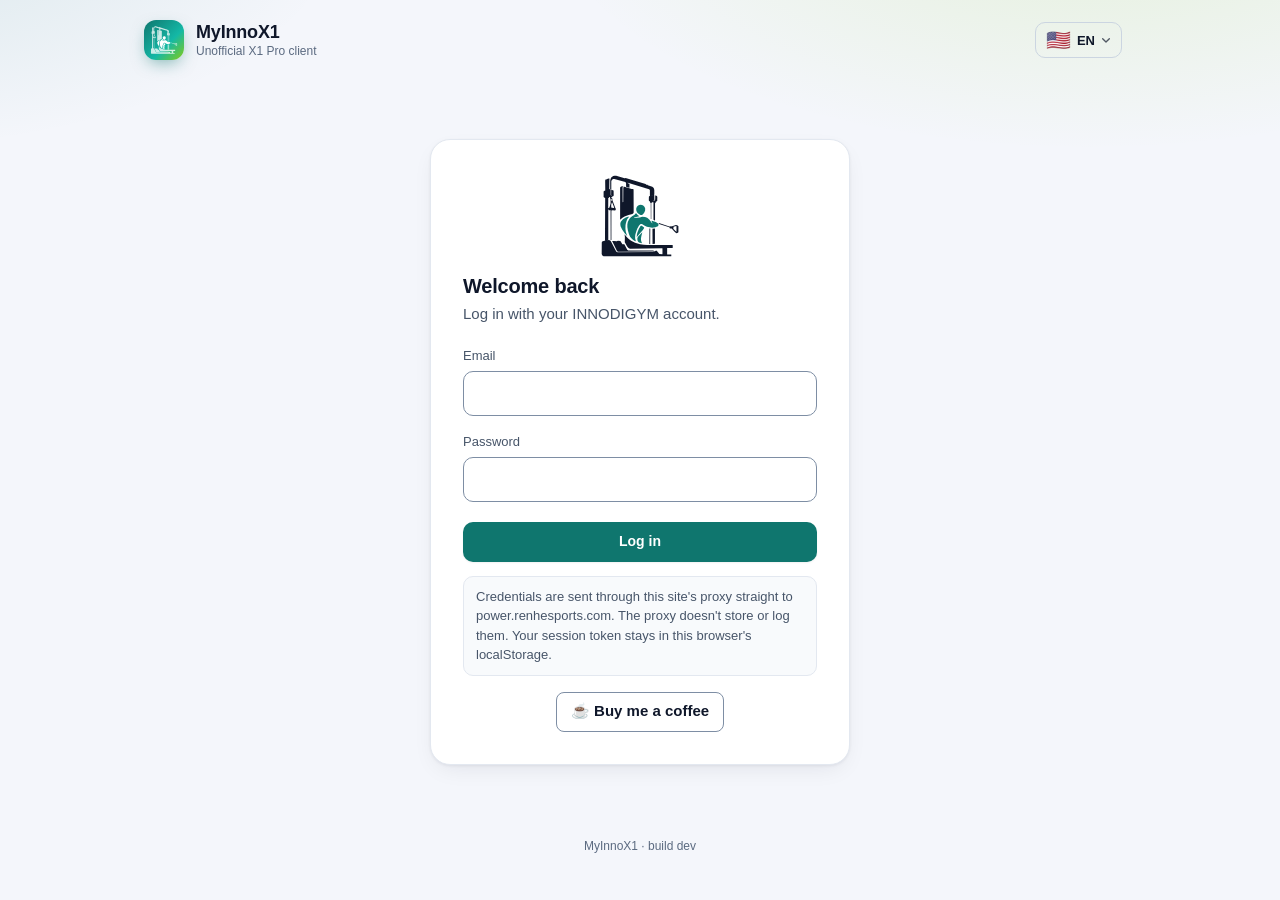
==== static/index.html @ de3f518e "Exercise Progress phase 2/3: Exercises list, program editor icon (overlay), background warm-up Co-Au" ====
<!doctype html>
<html lang="en">
<head>
<meta charset="utf-8">
<meta name="viewport" content="width=device-width, initial-scale=1, viewport-fit=cover">
<meta name="theme-color" content="#f4f6fb">
<meta name="color-scheme" content="light dark">
<title>MyInnoX1 — Unofficial X1 Pro Client</title>
<link rel="icon" href="favicon.svg" type="image/svg+xml">
<link rel="icon" href="favicon-32.png" type="image/png" sizes="32x32">
<link rel="apple-touch-icon" href="apple-touch-icon.png">
<script>
// The app lives on its own domain; send old *.pages.dev links there (the API only answers on it).
if (/\.pages\.dev$/.test(location.hostname)) location.replace("https://myinnox1.carralabs.app" + location.pathname + location.search + location.hash);
</script>
<!-- Blocking boot script: resolves the theme before the stylesheet so there is no flash.
     Keep in sync with static/theme.js (same ids, same storage key). -->
<script>
(function () {
  var META = { default: "#f4f6fb", dark: "#0e1523", ember: "#faf4ec", tide: "#eef3fa", graphite: "#ececee", "fit-xmas": "#f3f8f5", hallowfit: "#120d1a" };
  var pref = "auto";
  try { pref = localStorage.getItem("innodigym_theme") || "auto"; } catch (e) {}
  if (pref !== "auto" && !Object.prototype.hasOwnProperty.call(META, pref)) pref = "auto";
  var id = pref;
  if (pref === "auto") {
    id = window.matchMedia && matchMedia("(prefers-color-scheme: dark)").matches ? "dark" : "default";
  }
  if (!Object.prototype.hasOwnProperty.call(META, id)) id = "default";
  var h = document.documentElement;
  h.setAttribute("data-theme", id);
  h.style.colorScheme = id === "dark" || id === "hallowfit" ? "dark" : "light";
  var m = document.querySelector('meta[name="theme-color"]');
  if (m) m.setAttribute("content", META[id]);
})();
</script>
<link rel="stylesheet" href="themes.css">
<link rel="stylesheet" href="style.css">
<link rel="stylesheet" href="theme-fx.css">
<link rel="stylesheet" href="theme-fx-xmas.css">
<link rel="stylesheet" href="theme-fx-halloween.css">
<link rel="stylesheet" href="activity-dashboard.css">
<link rel="stylesheet" href="activity-explorer.css">
<link rel="stylesheet" href="activity-report.css">
<link rel="stylesheet" href="exercise-progress.css">
</head>
<body>
<svg width="0" height="0" style="position:absolute" aria-hidden="true" focusable="false"><defs><symbol id="logo" viewBox="0 0 96 96"><path class="logo-machine" style="fill:var(--logo-machine,currentColor);fill-opacity:var(--logo-machine-op,1)" fill-rule="evenodd" d="M64.3 61.6l-2.7 0.4 0.1 16.5 2.6 -0.1zM58.3 61.6l-0.1 17 0.9 0.1 0.1 -16.9 -0.2 -0.2zM68.3 55.8l0 0.3 0.5 0.7 11.1 3.6 0.4 0.3 0.2 0.6 0.7 0.4 1.3 0 3.5 3.8 1.3 1.1 0.7 0.1 1.2 -0.3 0.7 -0.6 -0 -6.7 -0.5 -0.5 -1.1 -0.6 -1.1 -0.1 -4.1 1.2 -0.4 0.3 -0.5 -0.2 -2.1 0.2 -11.4 -3.7zM87.4 58.9l0.4 0.2 0 5.9 -0.2 0.2 -3.3 -3.3 0.3 -0.9 -0.1 -1.2zM29.9 15.5l-2.5 0.4 -0.9 0.7 -0.2 0.6 -0 35 2.6 -2.2 2.3 -1.4 4.3 -1.8 4.2 -1 1 -0.7 0.4 -0.8 -0.1 -25.1 -0.6 -0.6 -1.5 -0.1 -8 -2.4 -0.5 0.1 -0.6 0.9 -0.1 15.5 -0.4 0.3 -0.2 -0.2 -0.1 -15.7 0.2 -0.7 0.8 -0.7zM10.4 8.1l-0.3 0.5 -0.1 1.7 0.1 9.8 -1.3 0.5 -0.5 0.8 0 5.8 0.6 0.7 1.1 0.5 -0.2 46 0.6 0.3 -3.1 0.8 -0.7 0.7 -0.3 0.7 -0.1 12.6 0.6 1.4 0.8 0.7 0.9 0.4 73.6 -0.1 0.1 -1.7 -0.3 -0.3 -4.1 -0 -0.2 -0.2 -0 -6.5 0.2 -0.2 5.6 -0.1 0.3 -0.4 -0 -2.6 -0.4 -0.4 -27.5 0 -3.6 -0.2 -4.2 -0.6 -5.4 -1.6 -4.3 -2.1 -2.6 -2 -2.2 -2.2 -2.2 -2.7 -0.1 0.4 0.3 2.2 -0.1 6 2.6 4.6 1.4 1.7 1.6 0.7 35.3 -0.6 0.2 0.3 -0 6 -0.2 0.2 -3.2 -0.1 -2.6 -3.2 -0.9 -0.7 -1.7 1 -1.4 -1 -27.4 0 -1 -0.9 -3.2 -5.9 -2.1 -0 -2.2 -3.5 -2.7 -0.3 -1.1 0.5 -3.3 -0.2 -1.9 0.1 5.3 10.9 1 0.6 38.7 -0.2 0.7 0.5 -0.2 0.2 -39.5 0.2 -0.9 -0.3 -0.8 -0.8 -5.7 -11 -1.3 -1.1 -1 -0.1 -1.1 0.2 -0.2 -0.2 0.7 -0.2 0.1 -0.2 0 -33 0.2 -0.3 0.4 0.9 0.5 0.3 1.7 -0.2 -0.3 0.4 0.1 32.4 0.8 -0.1 0 -32.4 1.3 -0.1 2.7 0.2 0.6 -0.5 0.2 -0.5 -0.1 -1.1 -0.4 -0.6 -3.2 -8.4 -0.1 -2 -0.2 -0.3 -0.9 -0.4 0 -0.6 0.6 -0.3 0.5 -0.5 0.9 -0.4 0.6 -0.9 -0.1 -5.1 -0.6 -0.6 -0.5 0.1 -0.7 -0.5 -0.8 -0.1 -0.1 5.7 0.6 0.9 -0.4 0 -0.5 -0.5 -0.2 -0.6 -0 -5.3 -0.4 -0.7 1.1 -0 0 -8.8 0.7 -1.6 1.4 -0.9 1.2 -0 12 3.5 0.8 0.9 -0 4.1 3.4 1.1 0.3 -0.1 0 -4 -2.1 -1.1 0.4 -0.1 23.1 6.9 0.6 0.6 0.3 0.7 0 5.6 0.4 0.3 -0.9 0.3 -0.6 0.8 -0.1 3.8 0.3 0.7 1 0.6 0.1 1.2 0.7 0.5 0.1 17.5 0.5 0 -0 -17.6 0.2 -0.2 0.9 -0.1 0.3 -0.4 0 -0.4 0.6 -0.2 0.2 0.2 0 0.8 0.2 0.4 0 18.4 1.4 0.7 0.3 -0.1 0 -18.6 0.8 -0.8 0 -0.9 1.2 -0.5 0.4 -0.5 0.1 -4.3 -0.4 -0.9 -1.5 -0.7 -0.4 0.1 0 4.4 -0.2 0.3 -0.2 -0.1 -0.3 0.7 -0.5 0.5 -0.8 0.1 1 -1.1 -0 -5.2 -0.4 -0.1 -2.2 0.5 -0.6 -0.1 2.8 -0.6 0.4 -0.4 -0 -4.7 -0.3 -1.5 -0.6 -1.1 -1.3 -1.2 -4.9 -1.7 -0.3 -0.5 -1.3 0 -0.8 -0.7 -21.8 -6.7 -0.3 0 -0.2 0.4 -0.6 -0 -9.2 -2.7 -1.9 -0.2 -1.2 0.3 -0.9 0.5 -1.4 1.3 -0.7 1.4 -0.4 1.8 -0 9.4 -0.5 0.1 -0.5 -0.2 0.1 -10.2 0.3 -1.1 -1.4 -0.1 -2.5 0.9zM17.4 33.1l0.4 0.5 2 5.2 -0.1 0.4 -2.2 -0.1 -0.9 -0.3 -0 -3.3zM16.9 29.1l0.4 0.4 0 2.2 -0.2 0.2 -0.5 -0.7 -0 -1.8zM15.1 27.2l0.2 0.2 0 1.4 0.6 0.5 0 5.1 -1.2 4.2 -1.2 1 -0.2 -0.2 0.1 -11 0.8 -0.4 0.3 -0.8z"/><path class="logo-figure" style="fill:var(--logo-figure,currentColor)" fill-rule="evenodd" d="M50.5 65.9l-0.2 0 -3.8 4 -1 1.4 -0.4 1.2 0.1 1.9 0.8 1.6 1 0.8 1 0.5 2.2 0.5 -0.9 -2.5 -0.3 -2.4 0.5 -3.1zM49.9 58.6l-0.7 0 -0.6 0.4 -1.9 3.2 -1.6 4.1 -0.5 2.1 -0.2 2.4 0.4 -0.2 1.5 -1.9 4.4 -4.9 1.7 -2.5 0.1 -0.7zM36.1 48.7l-1.2 0.2 -2.4 0.8 -3.1 1.9 -2.1 2.4 -0.6 1.4 -0.2 1.2 0.3 2.6 1.7 3.6 2.8 4.1 1.7 1.9 1.1 0.9 -1 -2.6 -0.7 -2.6 -0.3 -2.5 0.1 -3.8 0.2 -1.5 0.9 -3.3 0.9 -2zM67.7 56.3l-0.8 -0.8 -1.7 -1 -4.4 -1.3 -0.3 0.3 1 2 -0 0.3 -0.3 -0 -2.9 -3.6 -1.5 -1.5 -1 -0.7 -2.3 -1 -3 -0.1 -2.7 0.6 -6.3 0.6 -0.1 -0.2 1.2 -0.6 4.7 -1.1 -1.8 -1.4 -1.7 -1.9 -0.3 -0 -1.4 1.7 -2.7 1.6 -2.3 2.1 -1.2 1.8 -1.2 2.5 -0.5 2.6 0 2.9 0.6 3.8 1.2 3.9 1.2 2.7 1.1 1.5 2 1.9 2 1.3 1.2 0.4 -0.8 -3.1 0 -2.7 0.3 -2 1.1 -3.5 0.9 -2.3 1.8 -3.3 1.2 -1.5 0.8 -0.4 1.3 0 3.1 1.9 2.3 1 2.9 0.7 2.9 0.3 3.5 -0.5 1.3 -0.4 1.4 -0.7 0.7 -1 0 -0.9zM48.1 35.8l-2.1 0.7 -1.4 1.5 -0.7 1.7 -0 2 0.8 2.1 1.3 1.5 2 1.3 0.6 0.2 1.4 -0 1.3 -0.8 1.4 -1.7 0.9 -2.3 -0 -2.4 -0.8 -1.8 -1 -1 -1.5 -0.8z"/></symbol></defs></svg>
<div id="app">
  <header>
    <div class="brand">
      <div class="brand-mark" aria-hidden="true">
        <svg viewBox="0 0 96 96" focusable="false"><use href="#logo"/></svg>
      </div>
      <h1>MyInnoX1 <span>Unofficial X1 Pro client</span></h1>
    </div>
    <div class="header-right">
      <div id="lang-menu">
        <button type="button" id="lang-btn" aria-haspopup="listbox" aria-expanded="false" aria-controls="lang-list" aria-label="Language" title="Language">
          <span class="lang-flag" aria-hidden="true">🇺🇸</span><span class="lang-code">EN</span>
          <svg class="lang-caret" viewBox="0 0 12 12" width="10" height="10" aria-hidden="true" focusable="false"><path d="M2 4.5l4 4 4-4" fill="none" stroke="currentColor" stroke-width="1.6" stroke-linecap="round" stroke-linejoin="round"/></svg>
        </button>
        <ul id="lang-list" role="listbox" tabindex="-1" aria-label="Language" hidden></ul>
      </div>
      <div id="userbar"></div>
    </div>
  </header>

  <section id="login-section">
    <svg class="logo-hero" viewBox="0 0 96 96" aria-hidden="true" focusable="false"><use href="#logo"/></svg>
    <h2>Welcome back</h2>
    <p class="lede">Log in with your INNODIGYM account.</p>
    <form id="login-form">
      <label>Email <input type="email" id="login-email" required autocomplete="username"></label>
      <label>Password <input type="password" id="login-password" required autocomplete="current-password"></label>
      <button type="submit">Log in</button>
    </form>
    <p id="login-error" class="error" hidden></p>
    <p class="hint">Credentials are sent through this site's proxy straight to power.renhesports.com. The proxy doesn't store or log them. Your session token stays in this browser's localStorage.</p>
    <p class="tip-row"><a class="tip-link" href="#" target="_blank" rel="noopener noreferrer" hidden>☕ Buy me a coffee</a></p>
  </section>

  <nav id="tabs" aria-label="Main sections" hidden>
    <button class="tab-btn active" data-tab="programs"><svg viewBox="0 0 24 24" fill="none" stroke="currentColor" stroke-width="2" stroke-linecap="round" stroke-linejoin="round" aria-hidden="true"><rect x="3" y="4" width="18" height="16" rx="2"/><path d="M8 9h8M8 13h8M8 17h5"/></svg><span>Programs</span></button>
    <button class="tab-btn" data-tab="plans"><svg viewBox="0 0 24 24" fill="none" stroke="currentColor" stroke-width="2" stroke-linecap="round" stroke-linejoin="round" aria-hidden="true"><rect x="3" y="5" width="18" height="16" rx="2"/><path d="M8 3v4M16 3v4M3 10h18M8 15h3"/></svg><span>Plans</span></button>
    <button class="tab-btn" data-tab="actions"><svg viewBox="0 0 24 24" fill="none" stroke="currentColor" stroke-width="2" stroke-linecap="round" stroke-linejoin="round" aria-hidden="true"><path d="M6.5 6.5v11M17.5 6.5v11M3 9v6M21 9v6M6.5 12h11"/></svg><span>Actions</span></button>
    <button class="tab-btn" data-tab="history"><svg viewBox="0 0 24 24" fill="none" stroke="currentColor" stroke-width="2" stroke-linecap="round" stroke-linejoin="round" aria-hidden="true"><path d="M3 12a9 9 0 1 0 3-6.7L3 8"/><path d="M3 3v5h5M12 7v5l3 2"/></svg><span>History</span></button>
    <button class="tab-btn" data-tab="fitness"><svg viewBox="0 0 24 24" fill="none" stroke="currentColor" stroke-width="2" stroke-linecap="round" stroke-linejoin="round" aria-hidden="true"><path d="M3 12h4l3-8 4 16 3-8h4"/></svg><span>Fitness</span></button>
    <button class="tab-btn" data-tab="profile"><svg viewBox="0 0 24 24" fill="none" stroke="currentColor" stroke-width="2" stroke-linecap="round" stroke-linejoin="round" aria-hidden="true"><circle cx="12" cy="8" r="4"/><path d="M4 21a8 8 0 0 1 16 0"/></svg><span>Profile</span></button>
  </nav>

  <section id="main-section" hidden>

    <!-- PROGRAMS -->
    <div id="tab-programs" class="tab-panel">
      <div id="pg-seg" class="pl-seg mv-seg" role="group" aria-label="Programs view">
        <button type="button" id="pg-seg-courses" data-view="courses" aria-pressed="true">Courses</button>
        <button type="button" id="pg-seg-mine" data-view="mine" aria-pressed="false">My programs</button>
      </div>

      <div id="programs-courses">
        <div class="row-between">
          <h2>Courses</h2>
          <button id="cs-reset" class="secondary" type="button" hidden>Reset</button>
        </div>
        <div class="mv-search">
          <label for="cs-search" class="sr-only">Search courses</label>
          <svg viewBox="0 0 24 24" fill="none" stroke="currentColor" stroke-width="2" stroke-linecap="round" stroke-linejoin="round" aria-hidden="true"><circle cx="11" cy="11" r="7"/><path d="m20 20-3.5-3.5"/></svg>
          <input id="cs-search" type="text" placeholder="Enter a name" autocomplete="off" enterkeyhint="search">
        </div>
        <div id="cs-topics" class="mv-chips cs-topics" role="group" aria-label="Topic"></div>
        <div class="cs-filter-bar">
          <button type="button" id="cs-filters-btn" class="secondary" aria-expanded="false" aria-controls="cs-panel">Filters <span id="cs-badge" class="cs-badge" hidden></span></button>
        </div>
        <div id="cs-panel" class="cs-panel" hidden></div>
        <p id="cs-count" class="meta mv-count" aria-live="polite"></p>
        <div id="cs-results"></div>
      </div>

      <div id="programs-mine" hidden>
      <div id="list-view">
        <div class="row-between">
          <h2>Your Custom Programs</h2>
          <div>
            <button id="new-program-btn">New Program</button>
            <button id="import-program-btn" class="secondary" type="button">Import</button>
            <button id="export-all-btn" class="secondary" type="button">Export all</button>
            <input type="file" id="pio-file" accept=".json,application/json" hidden aria-label="Import programs file">
            <button id="refresh-btn" class="secondary">Refresh</button>
          </div>
        </div>
        <div id="program-list"></div>
      </div>
      <div id="editor" hidden>
        <div class="row-between">
          <h2 id="editor-title">Edit Program</h2>
          <button id="back-btn" class="secondary">&larr; Back to list</button>
        </div>
        <div class="editor-top">
          <label class="name-field">Name <input id="edit-name" type="text"></label>
          <div class="cover-field">
            <span>Cover</span>
            <button type="button" id="cover-thumb-btn" class="cover-thumb-btn" aria-label="Change cover" aria-haspopup="dialog">
              <img id="cover-thumb" alt="">
              <span class="cover-badge" aria-hidden="true">Edit</span>
            </button>
          </div>
        </div>
        <div class="table-wrap"><table id="steps-table">
          <thead><tr><th class="reorder-col"></th><th></th><th>#</th><th>Action</th><th class="fld">Reps</th><th class="fld"><span data-unit-src="Load (kg)">Load (kg)</span></th><th class="fld">Rest (s)</th><th class="fld">Sets</th><th></th></tr></thead>
          <tbody id="steps-body"></tbody>
        </table></div>
        <p id="steps-extra" class="meta" hidden></p>
        <button id="add-action-btn" class="secondary" type="button">+ Add action</button>
        <div class="actions">
          <button id="save-btn">Save changes</button>
          <button id="delete-program-btn" class="danger-btn" type="button">Delete program</button>
          <span id="save-status"></span>
        </div>
      </div>
      </div>
    </div>

    <!-- PLANS -->
    <div id="tab-plans" class="tab-panel" hidden>
      <div id="plans-list-view">
        <div class="row-between">
          <h2>Training Plans</h2>
          <div>
            <button id="plans-new-btn" type="button">New Plan</button>
            <button id="plans-refresh-btn" class="secondary" type="button">Refresh</button>
          </div>
        </div>
        <div id="plans-list" aria-live="polite"></div>
      </div>
      <div id="plans-wizard" hidden>
        <div class="row-between">
          <h2 id="pl-title" tabindex="-1">New plan</h2>
          <button id="pl-cancel" class="secondary" type="button">&larr; Back to plans</button>
        </div>
        <ol id="pl-stepper" class="pl-stepper" aria-label="Plan steps"></ol>
        <div id="pl-banner"></div>
        <div id="pl-step"></div>
        <div class="pl-footer">
          <div id="pl-footer-msg" aria-live="polite"></div>
          <div class="pl-footer-btns">
            <button id="pl-back" class="secondary" type="button">Back</button>
            <button id="pl-next" type="button">Next</button>
            <button id="pl-save" type="button">Save plan</button>
          </div>
        </div>
      </div>
    </div>

    <!-- ACTION PICKER MODAL -->
    <div id="action-picker-backdrop" hidden>
      <div id="action-picker">
        <div class="row-between">
          <h3 class="no-margin">Add an action</h3>
          <button id="picker-close-btn" class="secondary">Close</button>
        </div>
        <input id="picker-search" type="text" placeholder="Search actions…" autocomplete="off">
        <div id="picker-chips"></div>
        <div id="picker-results"></div>
      </div>
    </div>

    <!-- ACTIONS -->
    <div id="tab-actions" class="tab-panel" hidden>
      <div id="mv-seg" class="pl-seg mv-seg" role="group" aria-label="Actions view">
        <button type="button" id="mv-seg-library" data-view="library" aria-pressed="true">Library</button>
        <button type="button" id="mv-seg-mine" data-view="mine" aria-pressed="false">My actions</button>
      </div>

      <div id="actions-library">
        <div class="row-between">
          <h2>Movements</h2>
          <div>
            <button id="ai-menu-btn" class="secondary" type="button" aria-expanded="false" aria-controls="ai-menu">Use with AI</button>
            <button id="mv-reset" class="secondary" type="button" hidden>Reset</button>
          </div>
        </div>
        <div id="ai-menu" class="ai-menu" hidden>
          <p class="meta">Ask ChatGPT, Claude or another AI to build routines for you. Copy the prompt, paste it in the chat and add your goal. Then bring the answer back with Import &gt; Paste JSON.</p>
          <label class="ai-check"><input type="checkbox" id="ai-custom" checked> <span>Include my custom actions</span></label>
          <p class="meta ai-note">Custom action ids only work in this account.</p>
          <div class="ai-actions">
            <button id="ai-copy" type="button">Copy AI prompt</button>
            <button id="ai-dl-lib" class="secondary" type="button">Download library (.json)</button>
            <button id="ai-dl-guide" class="secondary" type="button">Download format guide (.md)</button>
          </div>
          <p id="ai-status" class="meta" role="status" aria-live="polite"></p>
          <div id="ai-fallback" hidden>
            <label for="ai-fallback-text" class="meta">Copy this text manually:</label>
            <textarea id="ai-fallback-text" readonly rows="6"></textarea>
          </div>
        </div>
        <div class="mv-search">
          <label for="mv-search" class="sr-only">Search movements</label>
          <svg viewBox="0 0 24 24" fill="none" stroke="currentColor" stroke-width="2" stroke-linecap="round" stroke-linejoin="round" aria-hidden="true"><circle cx="11" cy="11" r="7"/><path d="m20 20-3.5-3.5"/></svg>
          <input id="mv-search" type="text" placeholder="Enter a name" autocomplete="off" enterkeyhint="search">
        </div>
        <div id="mv-filters" class="mv-filters"></div>
        <p id="mv-count" class="meta mv-count" aria-live="polite"></p>
        <div id="mv-results"></div>
      </div>

      <div id="actions-mine" hidden>
      <div class="row-between">
        <h2>Your Custom Actions</h2>
        <button id="actions-refresh-btn" class="secondary">Refresh</button>
      </div>
      <div id="actions-list"></div>

      <h3 id="ca-heading">Add a custom action</h3>
      <form id="action-add-form" class="ca-form">
        <label>Name <input type="text" id="new-action-name" required></label>
        <fieldset><legend>Part</legend><div class="ca-chips" id="ca-parts" data-multi="1"></div></fieldset>
        <fieldset><legend>Difficulty</legend><div class="ca-chips" id="ca-level"></div></fieldset>
        <fieldset><legend>Type</legend><div class="ca-chips" id="ca-type"></div></fieldset>
        <fieldset><legend>Attributes</legend>
          <div class="ca-chips" id="ca-equip"></div>
          <div class="ca-chips" id="ca-count"></div>
        </fieldset>
        <fieldset id="ca-weight-set"><legend>Weight mode</legend><div class="ca-chips" id="ca-weight"></div></fieldset>
        <fieldset class="ca-pic">
          <legend>Picture</legend>
          <img id="ca-pic-preview" class="ca-pic-preview" alt="" hidden>
          <div class="ca-pic-actions">
            <button type="button" id="ca-pic-btn" class="secondary">Choose image</button>
            <button type="button" id="ca-pic-clear" class="secondary" hidden>Remove picture</button>
          </div>
          <input type="file" id="ca-pic-input" accept="image/jpeg,image/png" hidden>
        </fieldset>
        <div class="ca-actions"><button type="submit" id="ca-submit">Add</button><button type="button" id="ca-cancel" class="secondary" hidden>Cancel</button></div>
      </form>
      <p id="action-add-status"></p>
      </div>
    </div>

    <!-- HISTORY -->
    <div id="tab-history" class="tab-panel" hidden>
      <!-- Sub-views of the History tab. Owners: dashboard (#act-dashboard, #act-medals), explorer (#act-explorer), report (#act-report), exercise list (#ex-list), exercise progress (#ex-progress). Only one is visible at a time. -->
      <div id="act-dashboard">
        <div class="row-between">
          <h2>Workout History</h2>
          <button id="history-refresh-btn" class="secondary">Refresh (last 180 days)</button>
        </div>
        <div id="history-list"></div>
      </div>
      <div id="act-medals" hidden></div>
      <div id="act-explorer" hidden></div>
      <div id="act-report" hidden></div>
      <div id="ex-list" hidden></div>
      <div id="ex-progress" hidden></div>
    </div>

    <!-- FITNESS -->
    <div id="tab-fitness" class="tab-panel" hidden>
      <h2>Fitness Level</h2>
      <div id="fitness-body"></div>
    </div>

    <!-- PROFILE -->
    <div id="tab-profile" class="tab-panel" hidden>
      <h2>Profile</h2>
      <p><button type="button" id="profile-activity-btn" class="secondary">Open activity explorer</button></p>
      <div class="tip-card" hidden>
        <p class="hint-sm">Free, independent and unofficial. If it saves you time, a coffee helps keep it running. Nothing is locked behind it.</p>
        <a class="tip-link" href="#" target="_blank" rel="noopener noreferrer">☕ Buy me a coffee</a>
      </div>
      <fieldset id="theme-picker" class="theme-picker">
        <legend>Theme</legend>
        <p class="hint-sm">Saved on this device only.</p>
        <div class="theme-grid" role="radiogroup" aria-label="Theme">
          <label class="theme-card">
            <input type="radio" name="theme" value="auto">
            <span class="theme-mini theme-mini-auto" aria-hidden="true">
              <span class="tm-half" data-theme="default"><i class="tm-bar"></i><i class="tm-card"><b></b><b></b><u></u></i></span>
              <span class="tm-half tm-half-b" data-theme="dark"><i class="tm-bar"></i><i class="tm-card"><b></b><b></b><u></u></i></span>
            </span>
            <span class="theme-name">Auto</span>
            <span class="theme-desc">Follows your device</span>
          </label>
          <label class="theme-card">
            <input type="radio" name="theme" value="default">
            <span class="theme-mini" data-theme="default" aria-hidden="true"><i class="tm-bar"></i><i class="tm-card"><b></b><b></b><u></u></i></span>
            <span class="theme-name">Teal Classic</span>
            <span class="theme-desc">The current look, fresh teal with a lime spark</span>
          </label>
          <label class="theme-card">
            <input type="radio" name="theme" value="dark">
            <span class="theme-mini" data-theme="dark" aria-hidden="true"><i class="tm-bar"></i><i class="tm-card"><b></b><b></b><u></u></i></span>
            <span class="theme-name">Midnight</span>
            <span class="theme-desc">Deep dark theme, easy on the eyes at night</span>
          </label>
          <label class="theme-card">
            <input type="radio" name="theme" value="ember">
            <span class="theme-mini" data-theme="ember" aria-hidden="true"><i class="tm-bar"></i><i class="tm-card"><b></b><b></b><u></u></i></span>
            <span class="theme-name">Ember</span>
            <span class="theme-desc">Warm amber-brown and sand</span>
          </label>
          <label class="theme-card">
            <input type="radio" name="theme" value="tide">
            <span class="theme-mini" data-theme="tide" aria-hidden="true"><i class="tm-bar"></i><i class="tm-card"><b></b><b></b><u></u></i></span>
            <span class="theme-name">Tide</span>
            <span class="theme-desc">Cool, calm blue</span>
          </label>
          <label class="theme-card">
            <input type="radio" name="theme" value="graphite">
            <span class="theme-mini" data-theme="graphite" aria-hidden="true"><i class="tm-bar"></i><i class="tm-card"><b></b><b></b><u></u></i></span>
            <span class="theme-name">Graphite</span>
            <span class="theme-desc">High contrast, black on white</span>
          </label>
          <label class="theme-card">
            <input type="radio" name="theme" value="fit-xmas">
            <span class="theme-mini" data-theme="fit-xmas" aria-hidden="true"><i class="tm-bar"></i><i class="tm-card"><b></b><b></b><u></u></i></span>
            <span class="theme-name">FitMas</span>
            <span class="theme-desc">Snowy nights and twinkling lights</span>
          </label>
          <label class="theme-card">
            <input type="radio" name="theme" value="hallowfit">
            <span class="theme-mini" data-theme="hallowfit" aria-hidden="true"><i class="tm-bar"></i><i class="tm-card"><b></b><b></b><u></u></i></span>
            <span class="theme-name">HallowFit</span>
            <span class="theme-desc">Pumpkins, cobwebs and creeping spiders</span>
          </label>
        </div>
        <p id="theme-live" class="sr-only" aria-live="polite"></p>
      </fieldset>
      <fieldset id="fx-picker" class="fx-picker">
        <legend>Seasonal decorations</legend>
        <p class="hint-sm">Animated extras for FitMas and HallowFit. They never block the app.</p>
        <div class="fx-seg" role="radiogroup" aria-label="Seasonal decorations">
          <label><input type="radio" name="fx" value="full"><span>Full</span></label>
          <label><input type="radio" name="fx" value="subtle"><span>Subtle</span></label>
          <label><input type="radio" name="fx" value="off"><span>Off</span></label>
        </div>
        <p id="fx-note" class="hint-sm" hidden>Applies when you pick FitMas or HallowFit.</p>
      </fieldset>
      <form id="profile-form" class="inline-form stacked">
        <label>Nickname <input type="text" id="p-nickName"></label>
        <label>Birthday <input type="date" id="p-birthday"></label>
        <label>Sex
          <select id="p-sex"><option value="1">Male</option><option value="2">Female</option></select>
        </label>
        <label>Units
          <select id="p-unit"><option value="0">Metric</option><option value="1">Imperial</option></select>
        </label>
        <label>Daily training goal (min) <input type="number" id="p-trainingTime" min="0"></label>
        <label><span data-unit-src="Target weight (kg)">Target weight (kg)</span> <input type="number" id="p-targetWeight" min="0" step="0.1"></label>
        <label class="readonly-field">Height (cm) <input type="number" id="p-height" disabled>
          <small>Currently fails on INNODIGYM's server for any value (confirmed 500) — edit in the official app.</small>
        </label>
        <label class="readonly-field"><span data-unit-src="Weight (kg)">Weight (kg)</span> <input type="number" id="p-weight" disabled>
          <small>Same server-side issue as height.</small>
        </label>
        <button type="submit">Save changes</button>
      </form>
      <p id="profile-status"></p>
    </div>

  </section>

  <!-- IMAGE / VIDEO LIGHTBOX -->
  <div id="lightbox-backdrop" hidden>
    <div id="lightbox">
      <div class="row-between">
        <h3 class="no-margin" id="lightbox-title"></h3>
        <button id="lightbox-close-btn" class="secondary">Close</button>
      </div>
      <div id="lightbox-media"></div>
    </div>
  </div>

  <!-- COURSE DETAIL (read-only) -->
  <div id="course-modal-backdrop" hidden>
    <div id="course-modal" role="dialog" aria-modal="true" aria-labelledby="course-modal-title">
      <div class="row-between">
        <h3 class="no-margin" id="course-modal-title"></h3>
        <button id="course-modal-close-btn" class="secondary" type="button">Close</button>
      </div>
      <div id="course-modal-body"></div>
    </div>
  </div>

  <!-- COVER PICKER -->
  <div id="cover-modal-backdrop" hidden>
    <div id="cover-modal" role="dialog" aria-modal="true" aria-labelledby="cover-modal-title">
      <div class="row-between">
        <h3 class="no-margin" id="cover-modal-title">Choose a cover</h3>
        <button id="cover-modal-close-btn" class="secondary" type="button">Close</button>
      </div>
      <div id="cover-grid"></div>
    </div>
  </div>

  <!-- PROGRAM CLONE / IMPORT -->
  <div id="pio-modal-backdrop" hidden>
    <div id="pio-modal" role="dialog" aria-modal="true" aria-labelledby="pio-modal-title">
      <div class="row-between">
        <h3 class="no-margin" id="pio-modal-title"></h3>
        <button id="pio-modal-close-btn" class="secondary" type="button">Close</button>
      </div>
      <div id="pio-modal-body"></div>
    </div>
  </div>

  <div id="toast" hidden></div>
</div>
<footer id="app-version" class="app-version" hidden></footer>
<script src="i18n-de.js"></script>
<script src="i18n-fr.js"></script>
<script src="i18n-it.js"></script>
<script src="i18n-ko.js"></script>
<script src="i18n-zh.js"></script>
<script src="i18n-ja.js"></script>
<script src="i18n.js"></script>
<script src="units-core.js"></script>
<script src="weight-mode-core.js"></script>
<script src="units.js"></script>
<script src="theme-core.js"></script>
<script src="theme.js"></script>
<script src="theme-fx-core.js"></script>
<script src="theme-fx.js"></script>
<script src="theme-fx-xmas.js"></script>
<script src="theme-fx-halloween.js"></script>
<script src="planner-core.js"></script>
<script src="movements-core.js"></script>
<script src="custom-action-core.js"></script>
<script src="courses-core.js"></script>
<script src="ai-kit-core.js"></script>
<script src="program-io-core.js"></script>
<script src="fitness-core.js"></script>
<script src="vendor/chart.umd.min.js"></script>
<script src="activity-core.js"></script>
<script src="exercise-progress-core.js"></script>
<script src="version.js"></script>
<script src="footer-version.js"></script>
<script src="app.js"></script>
<script src="program-io.js"></script>
<script src="ai-kit.js"></script>
<script src="planner.js"></script>
<script src="movements.js"></script>
<script src="courses.js"></script>
<script src="fitness.js"></script>
<script src="activity-report.js"></script>
<script src="activity-explorer.js"></script>
<script src="activity-dashboard.js"></script>
<script src="exercise-progress.js"></script>
<script src="exercise-list.js"></script>
</body>
</html>
---- static/themes.css ----
/* ==========================================================================
   INNODIGYM Power -- theme tokens.
   A theme is nothing but a block of custom properties; components in style.css
   use var(--token) only. Selected through data-theme on <html> (see theme.js and
   the boot script in index.html). Adding a theme = one block here + one picker
   card + i18n keys. Contrast numbers: docs/plan-themes.md section 3.
   ========================================================================== */

/* shared, not theme dependent */
:root {
  --radius-sm: 8px;
  --radius: 14px;
  --radius-lg: 20px;
  --tabbar-h: 64px;

  /* constant dark fades/badges that sit on arbitrary photos (white text on top) */
  --on-media: #ffffff;
  --media-fade-strong: rgba(15, 23, 42, .85);
  --media-fade-soft: rgba(15, 23, 42, .6);
  --media-badge-bg: rgba(15, 23, 42, .65);
}

:root,
[data-theme="default"] {
  color-scheme: light;
  --meta-theme-color: #f4f6fb;
  --bg: #f4f6fb;
  --surface: #ffffff;
  --surface-2: #f8fafc;
  --border: #e3e8f0;
  --border-strong: #cbd5e1;
  --input-border: #7e8ea4;
  --border-hover: #94a3b8;
  --text: #0f172a;
  --text-2: #475569;
  --muted: #5b6a80;
  --placeholder: #64748b;
  --primary: #0f766e;
  --primary-hover: #115e59;
  --primary-soft: #e6f6f4;
  --primary-border: #b6e3dd;
  --on-primary: #ffffff;
  --accent: #84cc16;
  --danger: #dc2626;
  --danger-soft: #fef2f2;
  --danger-border: #fecaca;
  --danger-text: #b91c1c;
  --on-danger: #ffffff;
  --ok: #15803d;
  --warn: #b45309;
  --warn-soft: #fffbeb;
  --warn-border: #fcd34d;
  --warn-text: #78350f;
  --warn-hover: #fef3c7;
  --chip-official-bg: #eef2ff;
  --chip-official-fg: #3730a3;
  --chip-official-border: #c7d2fe;
  --toast-bg: #0f172a;
  --toast-fg: #ffffff;
  --tabbar-bg: rgba(255,255,255,.92);
  --scrim: rgba(15,23,42,.5);
  --scrim-strong: rgba(15,23,42,.7);
  --focus: #0f766e;
  --ring: 0 0 0 3px rgba(15,118,110,.25);
  --brand-1: #0f766e;
  --brand-2: #14b8a6;
  --brand-3: #84cc16;
  --brand-fg: #ffffff;
  --brand-shadow: 0 6px 16px -4px rgba(15,118,110,.5);
  --act-duration: #0e7490;
  --act-duration-2: #0891b2;
  --glow-1: rgba(132,204,22,.14);
  --glow-2: rgba(15,118,110,.12);
  --shadow-sm: 0 1px 2px rgba(15,23,42,.06);
  --shadow: 0 1px 3px rgba(15,23,42,.06), 0 8px 24px -8px rgba(15,23,42,.10);
  --shadow-lg: 0 24px 48px -12px rgba(15,23,42,.25);
  --shadow-hover: 0 6px 16px rgba(15,23,42,.12);
  --shadow-menu: 0 10px 30px rgba(15,23,42,.18);
  --shadow-tabbar: 0 -4px 16px rgba(15,23,42,.06);
  --img-filter: none;
  --fit-on-badge: #ffffff;
  --fit-c: #3b5b92;
  --fit-b: #15803d;
  --fit-a: #92600a;
  --fit-s: #7e22ce;
}

[data-theme="dark"] {
  color-scheme: dark;
  --meta-theme-color: #0e1523;
  --bg: #0e1523;
  --surface: #151e30;
  --surface-2: #1c273b;
  --border: #2a364d;
  --border-strong: #3d4c66;
  --input-border: #7a8aa6;
  --border-hover: #9aa9c2;
  --text: #e8edf6;
  --text-2: #b7c2d6;
  --muted: #98a5bc;
  --placeholder: #8795ae;
  --primary: #2dd4bf;
  --primary-hover: #5eead4;
  --primary-soft: #123a3d;
  --primary-border: #1f5d5c;
  --on-primary: #04211e;
  --accent: #a3e635;
  --danger: #f87171;
  --danger-soft: #3a1c22;
  --danger-border: #7f2f38;
  --danger-text: #fca5a5;
  --on-danger: #2a0a0c;
  --ok: #4ade80;
  --warn: #fbbf24;
  --warn-soft: #2d2410;
  --warn-border: #6b5316;
  --warn-text: #fde68a;
  --warn-hover: #3a2e12;
  --chip-official-bg: #25285a;
  --chip-official-fg: #c7d2fe;
  --chip-official-border: #454a99;
  --toast-bg: #e8edf6;
  --toast-fg: #0e1523;
  --tabbar-bg: rgba(21,30,48,.92);
  --scrim: rgba(3,7,16,.65);
  --scrim-strong: rgba(3,7,16,.82);
  --focus: #5eead4;
  --ring: 0 0 0 3px rgba(94,234,212,.35);
  --brand-1: #14b8a6;
  --brand-2: #2dd4bf;
  --brand-3: #a3e635;
  --brand-fg: #04211e;
  --brand-shadow: 0 6px 16px -4px rgba(45,212,191,.35);
  --act-duration: #22d3ee;
  --act-duration-2: #67e8f9;
  --glow-1: rgba(163,230,53,.05);
  --glow-2: rgba(45,212,191,.09);
  --shadow-sm: 0 1px 2px rgba(0,0,0,.40);
  --shadow: 0 1px 3px rgba(0,0,0,.40), 0 8px 24px -8px rgba(0,0,0,.55);
  --shadow-lg: 0 24px 48px -12px rgba(0,0,0,.70);
  --shadow-hover: 0 6px 16px rgba(0,0,0,.50);
  --shadow-menu: 0 10px 30px rgba(0,0,0,.60);
  --shadow-tabbar: 0 -4px 16px rgba(0,0,0,.35);
  --img-filter: brightness(.9);
  --fit-on-badge: #0e1523;
  --fit-c: #9db4de;
  --fit-b: #4ade80;
  --fit-a: #fbbf24;
  --fit-s: #c4a1fa;
}

[data-theme="ember"] {
  color-scheme: light;
  --meta-theme-color: #faf4ec;
  --bg: #faf4ec;
  --surface: #fffdf9;
  --surface-2: #fbf5ec;
  --border: #ecdfcc;
  --border-strong: #d9c6aa;
  --input-border: #8d765a;
  --border-hover: #a38b6c;
  --text: #2a1c11;
  --text-2: #5a4536;
  --muted: #755f4c;
  --placeholder: #85705c;
  --primary: #8a4a12;
  --primary-hover: #6b370c;
  --primary-soft: #f7ebdc;
  --primary-border: #e2c7a0;
  --on-primary: #ffffff;
  --accent: #f5b83d;
  --danger: #be123c;
  --danger-soft: #fff1f5;
  --danger-border: #f5b5c8;
  --danger-text: #9f1239;
  --on-danger: #ffffff;
  --ok: #3f7a1a;
  --warn: #6b5600;
  --warn-soft: #fffbd1;
  --warn-border: #e3cf2c;
  --warn-text: #4a3b00;
  --warn-hover: #fff3a0;
  --chip-official-bg: #f3ebff;
  --chip-official-fg: #6b21a8;
  --chip-official-border: #d9c2fa;
  --toast-bg: #2a1c11;
  --toast-fg: #fffdf9;
  --tabbar-bg: rgba(255,253,249,.92);
  --scrim: rgba(42,28,17,.5);
  --scrim-strong: rgba(42,28,17,.72);
  --focus: #8a4a12;
  --ring: 0 0 0 3px rgba(138,74,18,.28);
  --brand-1: #6b370c;
  --brand-2: #a8651a;
  --brand-3: #f5b83d;
  --brand-fg: #ffffff;
  --brand-shadow: 0 6px 16px -4px rgba(107,55,12,.45);
  --act-duration: #0e7490;
  --act-duration-2: #0891b2;
  --glow-1: rgba(245,184,61,.18);
  --glow-2: rgba(138,74,18,.09);
  --shadow-sm: 0 1px 2px rgba(42,28,17,.07);
  --shadow: 0 1px 3px rgba(42,28,17,.07), 0 8px 24px -8px rgba(42,28,17,.12);
  --shadow-lg: 0 24px 48px -12px rgba(42,28,17,.28);
  --shadow-hover: 0 6px 16px rgba(42,28,17,.14);
  --shadow-menu: 0 10px 30px rgba(42,28,17,.20);
  --shadow-tabbar: 0 -4px 16px rgba(42,28,17,.07);
  --img-filter: none;
  --fit-on-badge: #ffffff;
  --fit-c: #3b5b92;
  --fit-b: #15803d;
  --fit-a: #92600a;
  --fit-s: #7e22ce;
}

[data-theme="tide"] {
  color-scheme: light;
  --meta-theme-color: #eef3fa;
  --bg: #eef3fa;
  --surface: #ffffff;
  --surface-2: #f5f8fd;
  --border: #dce5f1;
  --border-strong: #bccbe0;
  --input-border: #74869f;
  --border-hover: #8697b1;
  --text: #0b1a33;
  --text-2: #40526c;
  --muted: #586982;
  --placeholder: #64748f;
  --primary: #1d4ed8;
  --primary-hover: #1e40af;
  --primary-soft: #e4ecfd;
  --primary-border: #bfd1f8;
  --on-primary: #ffffff;
  --accent: #06b6d4;
  --danger: #c81e1e;
  --danger-soft: #fef2f2;
  --danger-border: #fecaca;
  --danger-text: #a61b1b;
  --on-danger: #ffffff;
  --ok: #15803d;
  --warn: #b45309;
  --warn-soft: #fffbeb;
  --warn-border: #fcd34d;
  --warn-text: #78350f;
  --warn-hover: #fef3c7;
  --chip-official-bg: #f1ebff;
  --chip-official-fg: #5b21b6;
  --chip-official-border: #d6c8fa;
  --toast-bg: #0b1a33;
  --toast-fg: #ffffff;
  --tabbar-bg: rgba(255,255,255,.92);
  --scrim: rgba(11,26,51,.5);
  --scrim-strong: rgba(11,26,51,.72);
  --focus: #1d4ed8;
  --ring: 0 0 0 3px rgba(29,78,216,.25);
  --brand-1: #1d4ed8;
  --brand-2: #3b82f6;
  --brand-3: #22d3ee;
  --brand-fg: #ffffff;
  --brand-shadow: 0 6px 16px -4px rgba(29,78,216,.45);
  --act-duration: #0e7490;
  --act-duration-2: #0891b2;
  --glow-1: rgba(34,211,238,.14);
  --glow-2: rgba(29,78,216,.10);
  --shadow-sm: 0 1px 2px rgba(11,26,51,.06);
  --shadow: 0 1px 3px rgba(11,26,51,.06), 0 8px 24px -8px rgba(11,26,51,.11);
  --shadow-lg: 0 24px 48px -12px rgba(11,26,51,.26);
  --shadow-hover: 0 6px 16px rgba(11,26,51,.12);
  --shadow-menu: 0 10px 30px rgba(11,26,51,.18);
  --shadow-tabbar: 0 -4px 16px rgba(11,26,51,.06);
  --img-filter: none;
  --fit-on-badge: #ffffff;
  --fit-c: #3b5b92;
  --fit-b: #15803d;
  --fit-a: #92600a;
  --fit-s: #7e22ce;
}

[data-theme="graphite"] {
  color-scheme: light;
  --meta-theme-color: #ececee;
  --bg: #ececee;
  --surface: #ffffff;
  --surface-2: #f4f4f5;
  --border: #c9c9ce;
  --border-strong: #71717a;
  --input-border: #52525b;
  --border-hover: #3f3f46;
  --text: #09090b;
  --text-2: #2e2e34;
  --muted: #46464e;
  --placeholder: #5f5f68;
  --primary: #18181b;
  --primary-hover: #000000;
  --primary-soft: #e4e4e7;
  --primary-border: #a1a1aa;
  --on-primary: #ffffff;
  --accent: #a3e635;
  --danger: #b91c1c;
  --danger-soft: #fef2f2;
  --danger-border: #e08a8a;
  --danger-text: #991b1b;
  --on-danger: #ffffff;
  --ok: #166534;
  --warn: #92400e;
  --warn-soft: #fef3c7;
  --warn-border: #b7791f;
  --warn-text: #451a03;
  --warn-hover: #fde68a;
  --chip-official-bg: #e0e7ff;
  --chip-official-fg: #1e1b4b;
  --chip-official-border: #6366f1;
  --toast-bg: #09090b;
  --toast-fg: #ffffff;
  --tabbar-bg: rgba(255,255,255,.96);
  --scrim: rgba(9,9,11,.6);
  --scrim-strong: rgba(9,9,11,.8);
  --focus: #1d4ed8;
  --ring: 0 0 0 3px rgba(29,78,216,.45);
  --brand-1: #18181b;
  --brand-2: #3f3f46;
  --brand-3: #a3e635;
  --brand-fg: #ffffff;
  --brand-shadow: 0 6px 16px -4px rgba(9,9,11,.4);
  --act-duration: #0e7490;
  --act-duration-2: #0891b2;
  --glow-1: rgba(163,230,53,.10);
  --glow-2: rgba(9,9,11,.05);
  --shadow-sm: 0 1px 2px rgba(9,9,11,.10);
  --shadow: 0 1px 3px rgba(9,9,11,.10), 0 8px 24px -8px rgba(9,9,11,.14);
  --shadow-lg: 0 24px 48px -12px rgba(9,9,11,.35);
  --shadow-hover: 0 6px 16px rgba(9,9,11,.18);
  --shadow-menu: 0 10px 30px rgba(9,9,11,.25);
  --shadow-tabbar: 0 -4px 16px rgba(9,9,11,.10);
  --img-filter: none;
  --fit-on-badge: #ffffff;
  --fit-c: #3b5b92;
  --fit-b: #15803d;
  --fit-a: #92600a;
  --fit-s: #7e22ce;
}

[data-theme="fit-xmas"] {
  color-scheme: light;
  --meta-theme-color: #f3f8f5;
  --bg: #f3f8f5;
  --surface: #ffffff;
  --surface-2: #eaf3ee;
  --border: #d3e3da;
  --border-strong: #6f8f7f;
  --input-border: #4f6e5f;
  --border-hover: #2f4a3c;
  --text: #12261c;
  --text-2: #3b5446;
  --muted: #4a6254;
  --placeholder: #5a7165;
  --primary: #b3122b;
  --primary-hover: #8f0e22;
  --primary-soft: #fdecee;
  --primary-border: #e59aa5;
  --on-primary: #ffffff;
  --accent: #e0a800;
  --danger: #c2410c;
  --danger-soft: #fff1e8;
  --danger-border: #e8a37c;
  --danger-text: #9a3412;
  --on-danger: #ffffff;
  --ok: #15803d;
  --warn: #92400e;
  --warn-soft: #fef3c7;
  --warn-border: #b7791f;
  --warn-text: #451a03;
  --warn-hover: #fde68a;
  --chip-official-bg: #dcf0e5;
  --chip-official-fg: #0f3d27;
  --chip-official-border: #1f7a4d;
  --toast-bg: #12261c;
  --toast-fg: #ffffff;
  --tabbar-bg: rgba(255,255,255,.96);
  --scrim: rgba(18,38,28,.6);
  --scrim-strong: rgba(18,38,28,.8);
  --focus: #0b5d3b;
  --ring: 0 0 0 3px rgba(11,93,59,.35);
  --brand-1: #b3122b;
  --brand-2: #d4283f;
  --brand-3: #1f7a4d;
  --brand-fg: #ffffff;
  --brand-shadow: 0 6px 16px -4px rgba(179,18,43,.4);
  --act-duration: #0e7490;
  --act-duration-2: #0891b2;
  --glow-1: rgba(224,168,0,.14);
  --glow-2: rgba(31,122,77,.12);
  --shadow-sm: 0 1px 2px rgba(18,38,28,.10);
  --shadow: 0 1px 3px rgba(18,38,28,.10), 0 8px 24px -8px rgba(18,38,28,.16);
  --shadow-lg: 0 24px 48px -12px rgba(18,38,28,.35);
  --shadow-hover: 0 6px 16px rgba(18,38,28,.18);
  --shadow-menu: 0 10px 30px rgba(18,38,28,.25);
  --shadow-tabbar: 0 -4px 16px rgba(18,38,28,.10);
  --img-filter: none;
  --fit-on-badge: #ffffff;
  --fit-c: #3b5b92;
  --fit-b: #15803d;
  --fit-a: #92600a;
  --fit-s: #7e22ce;
}

[data-theme="hallowfit"] {
  color-scheme: dark;
  --meta-theme-color: #120d1a;
  --bg: #120d1a;
  --surface: #1c1428;
  --surface-2: #261a36;
  --border: #3a2850;
  --border-strong: #54397a;
  --input-border: #8e75b4;
  --border-hover: #b79bde;
  --text: #f4ecff;
  --text-2: #cdbce6;
  --muted: #b09ccc;
  --placeholder: #a08bbd;
  --primary: #ff8a1f;
  --primary-hover: #ffa347;
  --primary-soft: #3a2310;
  --primary-border: #8a4f12;
  --on-primary: #1a0f00;
  --accent: #9dff4a;
  --danger: #ff6b6b;
  --danger-soft: #3a1c22;
  --danger-border: #7f2f38;
  --danger-text: #ffb3b3;
  --on-danger: #2a0a0c;
  --ok: #6ee7a0;
  --warn: #ffd24a;
  --warn-soft: #2d2410;
  --warn-border: #6b5316;
  --warn-text: #fde68a;
  --warn-hover: #3a2e12;
  --chip-official-bg: #2e1d4d;
  --chip-official-fg: #e0ccff;
  --chip-official-border: #6a45a8;
  --toast-bg: #f4ecff;
  --toast-fg: #120d1a;
  --tabbar-bg: rgba(28,20,40,.92);
  --scrim: rgba(6,3,12,.68);
  --scrim-strong: rgba(6,3,12,.84);
  --focus: #ffb25e;
  --ring: 0 0 0 3px rgba(255,178,94,.4);
  --brand-1: #ff7a00;
  --brand-2: #ffa133;
  --brand-3: #b45cff;
  --brand-fg: #1a0f00;
  --brand-shadow: 0 6px 16px -4px rgba(255,122,0,.4);
  --act-duration: #22d3ee;
  --act-duration-2: #67e8f9;
  --glow-1: rgba(255,122,0,.10);
  --glow-2: rgba(140,60,255,.16);
  --shadow-sm: 0 1px 2px rgba(0,0,0,.45);
  --shadow: 0 1px 3px rgba(0,0,0,.45), 0 8px 24px -8px rgba(60,20,110,.55);
  --shadow-lg: 0 24px 48px -12px rgba(0,0,0,.75);
  --shadow-hover: 0 6px 16px rgba(0,0,0,.55);
  --shadow-menu: 0 10px 30px rgba(0,0,0,.65);
  --shadow-tabbar: 0 -4px 16px rgba(0,0,0,.4);
  --img-filter: brightness(.9);
  --fit-on-badge: #120d1a;
  --fit-c: #b9a3f0;
  --fit-b: #6ee7a0;
  --fit-a: #ffd24a;
  --fit-s: #d9a8ff;
}

/* ---------- theme-specific tweaks (kept tiny) ---------- */
[data-theme="graphite"] a { text-decoration: underline; }
---- static/style.css ----
/* ==========================================================================
   INNODIGYM Power — bright, responsive UI
   Breakpoints: phone < 720px · tablet 720–1023px · laptop ≥ 1024px
   ========================================================================== */

* { box-sizing: border-box; }
html { -webkit-text-size-adjust: 100%; }

/* Must win over any ID-selector display rule below, or elements toggled via
   `.hidden = true` stay visible/interactive. The backdrop case is the dangerous
   one: position:fixed + inset:0 would swallow every click on the page. */
[hidden] { display: none !important; }

body {
  margin: 0;
  font-family: Inter, ui-sans-serif, -apple-system, "Segoe UI", Roboto, "Helvetica Neue", sans-serif;
  font-size: 15px;
  line-height: 1.5;
  background:
    radial-gradient(900px 400px at 85% -10%, var(--glow-1), transparent 60%),
    radial-gradient(800px 400px at -10% -10%, var(--glow-2), transparent 60%),
    var(--bg);
  background-attachment: fixed;
  color: var(--text);
  -webkit-font-smoothing: antialiased;
}

#app {
  max-width: 1040px;
  margin: 0 auto;
  padding: 0 24px 48px;
}

/* ---------- header ---------- */
header {
  display: flex;
  align-items: center;
  justify-content: space-between;
  gap: 12px;
  padding: 20px 0 16px;
}
.brand { display: flex; align-items: center; gap: 12px; min-width: 0; }
.brand-mark {
  flex: none;
  width: 40px; height: 40px;
  border-radius: 12px;
  display: grid; place-items: center;
  color: var(--brand-fg);
  background: linear-gradient(135deg, var(--brand-1), var(--brand-2) 60%, var(--brand-3));
  box-shadow: var(--brand-shadow);
}
.brand-mark svg { width: 30px; height: 30px; --logo-machine-op: .78; }
header h1 { font-size: 18px; line-height: 1.2; margin: 0; font-weight: 700; letter-spacing: -.01em; }
header h1 span { display: block; color: var(--muted); font-weight: 500; font-size: 12px; letter-spacing: 0; }

#userbar {
  display: flex; align-items: center; gap: 10px;
  color: var(--text-2); font-size: 13px; min-width: 0;
}
#userbar button { margin-left: 0; }

/* ---------- typography ---------- */
h2 { font-size: 20px; line-height: 1.25; letter-spacing: -.01em; color: var(--text); margin: 0; font-weight: 700; }
h3 { font-size: 13px; text-transform: uppercase; letter-spacing: .06em; color: var(--muted); margin: 28px 0 10px; font-weight: 600; }
h3.no-margin { margin: 0; text-transform: none; letter-spacing: 0; font-size: 17px; color: var(--text); }

/* ---------- surfaces ---------- */
section#login-section, .tab-panel, #editor, #list-view, #programs-courses {
  background: var(--surface);
  border: 1px solid var(--border);
  border-radius: var(--radius-lg);
  box-shadow: var(--shadow);
  padding: 28px;
}
/* The Programs tab nests list/editor inside .tab-panel; don't double the card. */
#tab-programs { padding: 0; background: transparent; border: 0; box-shadow: none; }
#main-section { display: flex; flex-direction: column; gap: 16px; }

/* ---------- login ---------- */
section#login-section { max-width: 420px; margin: 7vh auto 0; padding: 32px; }
section#login-section h2 { margin-bottom: 4px; }
/* two-tone logo: figure in the brand colour, machine in the text colour (both themed) */
.logo-hero { display: block; width: 88px; height: 88px; margin: 0 auto 14px; --logo-figure: var(--primary); --logo-machine: var(--text); }
.lede { color: var(--text-2); margin: 0 0 20px; }
form#login-form { display: flex; flex-direction: column; gap: 16px; }
form#login-form button { width: 100%; margin-top: 4px; }

/* ---------- forms ---------- */
label { display: flex; flex-direction: column; gap: 6px; font-size: 13px; font-weight: 500; color: var(--text-2); }
input[type="email"], input[type="password"], input[type="text"], input[type="number"],
input[type="date"], input[type="search"], select {
  -webkit-appearance: none; appearance: none;
  background: var(--surface);
  border: 1px solid var(--input-border);
  color: var(--text);
  padding: 10px 12px;
  min-height: 42px;
  border-radius: 10px;
  font: inherit;
  font-size: 15px;
  transition: border-color .15s, box-shadow .15s;
}
input:hover, select:hover { border-color: var(--border-hover); }
input:focus, select:focus { outline: none; border-color: var(--primary); box-shadow: var(--ring); }
input:disabled { background: var(--surface-2); color: var(--muted); cursor: not-allowed; }
input[type="number"] { width: 92px; }
input::placeholder { color: var(--placeholder); }

/* ---------- buttons ---------- */
button {
  font: inherit;
  font-size: 14px;
  font-weight: 600;
  background: var(--primary);
  color: var(--on-primary);
  border: 1px solid transparent;
  padding: 0 16px;
  min-height: 40px;
  border-radius: 10px;
  cursor: pointer;
  transition: background .15s, border-color .15s, box-shadow .15s, transform .05s;
  box-shadow: var(--shadow-sm);
}
button:hover { background: var(--primary-hover); }
button:active { transform: translateY(1px); }
button:focus-visible, a:focus-visible, .tab-btn:focus-visible, .chip:focus-visible, .picker-row:focus-visible,
.cover-thumb-btn:focus-visible, .cover-option:focus-visible {
  outline: 2px solid var(--focus); outline-offset: 2px; box-shadow: var(--ring);
}
button.secondary {
  background: var(--surface);
  color: var(--text);
  border-color: var(--input-border);
  box-shadow: none;
}
button.secondary:hover { background: var(--surface-2); border-color: var(--border-hover); }
.danger-btn, button.danger-btn {
  background: var(--surface); color: var(--danger); border-color: var(--danger); box-shadow: none;
}
.danger-btn:hover, button.danger-btn:hover { background: var(--danger-soft); border-color: var(--danger); }
button:disabled { opacity: .5; cursor: not-allowed; }

.error { color: var(--danger-text); font-size: 13px; }
.hint {
  color: var(--text-2); font-size: 13px; margin: 14px 0;
  background: var(--surface-2); border: 1px solid var(--border); border-radius: 10px; padding: 10px 12px;
}

.row-between {
  display: flex; align-items: center; justify-content: space-between;
  gap: 12px; margin-bottom: 18px; flex-wrap: wrap;
}
.row-between > div { display: flex; gap: 8px; flex-wrap: wrap; }

/* ---------- navigation (laptop/tablet: pill row) ---------- */
nav#tabs {
  display: flex; gap: 4px;
  padding: 4px;
  margin-bottom: 20px;
  background: var(--surface);
  border: 1px solid var(--border);
  border-radius: 14px;
  box-shadow: var(--shadow-sm);
  overflow-x: auto;
  scrollbar-width: none;
}
nav#tabs::-webkit-scrollbar { display: none; }
nav#tabs .tab-btn {
  flex: 1 0 auto;
  display: inline-flex; align-items: center; justify-content: center; gap: 8px;
  background: transparent; color: var(--text-2);
  box-shadow: none;
  padding: 0 16px; min-height: 42px;
  border-radius: 10px;
  font-weight: 600; font-size: 14px;
}
nav#tabs .tab-btn svg { width: 18px; height: 18px; flex: none; }
nav#tabs .tab-btn:hover { background: var(--surface-2); color: var(--text); }
nav#tabs .tab-btn.active { background: var(--primary-soft); color: var(--primary); }

/* ---------- list cards ---------- */
#program-list, #actions-list, #history-list, #fitness-list {
  display: flex; flex-direction: column; gap: 10px;
}
.program-card, .record-card, .action-card {
  background: var(--surface);
  border: 1px solid var(--border);
  border-radius: var(--radius);
  padding: 12px 14px;
  display: flex; justify-content: space-between; align-items: center; gap: 12px;
  transition: border-color .15s, box-shadow .15s;
}
.program-card:hover, .record-card:hover, .action-card:hover { border-color: var(--border-strong); box-shadow: var(--shadow); }
.program-card .name, .record-card .name, .action-card .name {
  font-weight: 600; color: var(--text); overflow-wrap: anywhere;
}
.program-card .meta, .record-card .meta, .action-card .meta {
  font-size: 13px; color: var(--muted); margin-top: 2px; overflow-wrap: anywhere;
}
.card-left { display: flex; align-items: center; gap: 14px; min-width: 0; }
.card-left > div { min-width: 0; }
.card-actions, .program-card > div:last-child:not(.card-left) { display: flex; gap: 8px; flex: none; }

.program-card img.thumb, .action-card img.thumb {
  width: 56px; height: 56px; flex: none;
  object-fit: cover; border-radius: 12px; margin: 0;
  background: var(--surface-2);
}
.empty-state {
  color: var(--muted); font-size: 14px; text-align: center;
  padding: 32px 16px; border: 1px dashed var(--border-strong); border-radius: var(--radius); background: var(--surface-2);
}
.server-error {
  color: var(--danger-text); font-size: 14px; padding: 12px 14px;
  background: var(--danger-soft); border: 1px solid var(--danger-border); border-radius: 10px;
}

/* ---------- forms layout ---------- */
.inline-form { display: flex; flex-wrap: wrap; gap: 14px; align-items: flex-end; }
.inline-form.stacked { flex-direction: column; align-items: stretch; max-width: 420px; }
.inline-form label { min-width: 140px; }
.inline-form.stacked input[type="number"] { width: 100%; }
.readonly-field small { color: var(--muted); font-size: 12px; font-weight: 400; }
#save-status, #action-add-status, #profile-status { font-size: 14px; color: var(--muted); }
.ok { color: var(--ok) !important; }
.err { color: var(--danger) !important; }

/* ---------- program editor ---------- */
#editor, #list-view, #programs-courses { padding: 28px; }
.editor-top { display: flex; gap: 28px; align-items: flex-start; margin-bottom: 24px; flex-wrap: wrap; }
.name-field { flex: 1 1 280px; max-width: 420px; }
.name-field input { width: 100%; font-size: 16px; }
.cover-field { display: flex; flex-direction: column; gap: 8px; font-size: 13px; font-weight: 500; color: var(--text-2); }
.cover-thumb-btn {
  position: relative; padding: 0; width: 72px; height: 72px; min-height: 0; border-radius: 16px;
  background: var(--surface-2); border: 1px solid var(--border-strong); overflow: hidden; cursor: pointer;
}
.cover-thumb-btn:hover { background: var(--surface-2); transform: scale(1.03); }
.cover-thumb-btn img { width: 100%; height: 100%; object-fit: cover; display: block; cursor: pointer; }
.cover-badge {
  position: absolute; left: 0; right: 0; bottom: 0; padding: 2px 0; text-align: center;
  background: var(--media-badge-bg); color: var(--on-media); font-size: 11px; font-weight: 600;
}
#cover-grid { display: grid; grid-template-columns: repeat(auto-fill, minmax(72px, 1fr)); gap: 10px; overflow-y: auto; padding: 4px; }
.cover-option {
  padding: 0; min-height: 0; aspect-ratio: 1; border-radius: 14px; background: var(--surface-2);
  border: 3px solid transparent; overflow: hidden; cursor: pointer;
}
.cover-option:hover { background: var(--surface-2); transform: scale(1.04); }
.cover-option img { width: 100%; height: 100%; object-fit: cover; display: block; cursor: pointer; }
.cover-option.selected { border-color: var(--primary); box-shadow: 0 0 0 2px var(--surface) inset; }

.table-wrap { overflow-x: auto; margin: 0 -4px; }
table#steps-table { width: 100%; border-collapse: collapse; font-size: 14px; }
table#steps-table th {
  text-align: left; color: var(--muted); font-weight: 600; font-size: 12px;
  text-transform: uppercase; letter-spacing: .05em; padding: 8px 8px; border-bottom: 1px solid var(--border);
}
table#steps-table td { padding: 10px 8px; border-bottom: 1px solid var(--border); vertical-align: middle; }
table#steps-table tbody tr:hover { background: var(--surface-2); }
table#steps-table td.thumb img { width: 44px; height: 44px; object-fit: cover; border-radius: 10px; display: block; }
table#steps-table td.action-name { width: 100%; min-width: 220px; font-weight: 600; line-height: 1.3; }
table#steps-table td.num, table#steps-table td.field, table#steps-table td.row-actions, table#steps-table th { white-space: nowrap; }
table#steps-table td.field { width: 1%; }
table#steps-table th.fld, table#steps-table td.field { text-align: center; }
/* Read-only weight-mode badge under the weight input (Per side / Combined / No weight) */
.wm-badge { display: block; margin-top: 2px; font-size: 11px; line-height: 1.2; color: var(--muted); font-weight: 600; }
table#steps-table td.action-name .wm-badge-inline { display: none; }
/* Combined exercises: live total under the weight input (both cables work at once) */
.wm-total { display: block; margin-top: 2px; font-size: 11px; line-height: 1.2; color: var(--muted); font-weight: 600; white-space: normal; max-width: 120px; }
table#steps-table td.field .wm-total { text-align: center; }
table#steps-table td.action-name .wm-total-inline { display: none; }
/* Inline-edit cells: quiet underline at rest, full box on hover, ring on focus */
table#steps-table input[type="number"] {
  width: 72px; min-height: 38px; padding: 6px 8px; text-align: center; display: block; margin: 0 auto;
  background: transparent; border-color: transparent; border-bottom-color: var(--input-border); border-radius: 6px;
  box-shadow: none;
}
table#steps-table input[type="number"]:hover { background: var(--surface); border-color: var(--border-hover); }
table#steps-table input[type="number"]:focus { background: var(--surface); border-color: var(--primary); box-shadow: var(--ring); }
table#steps-table td.row-actions { width: 1%; text-align: right; }
.row-menu-btn { width: 36px; height: 36px; min-height: 0; padding: 0; font-size: 20px; line-height: 1; letter-spacing: 0; }
.row-menu {
  position: fixed; z-index: 1000; min-width: 160px; padding: 6px;
  background: var(--surface); border: 1px solid var(--border); border-radius: var(--radius-sm);
  box-shadow: var(--shadow-menu); display: flex; flex-direction: column; gap: 2px;
}
.row-menu-item {
  appearance: none; background: transparent; color: var(--text); border: 0; box-shadow: none;
  text-align: left; padding: 9px 12px; min-height: 0; border-radius: 6px; font-size: 14px; font-weight: 500; cursor: pointer;
}
.row-menu-item:hover:not(:disabled), .row-menu-item:focus-visible { background: var(--surface-2); }
.row-menu-item:focus-visible { outline: 2px solid var(--focus); outline-offset: -2px; }
.row-menu-item:disabled { opacity: .35; cursor: not-allowed; }
.row-menu-item.danger { color: var(--danger-text); }
table#steps-table td.reorder, table#steps-table th.reorder-col { width: 1%; white-space: nowrap; padding-left: 4px; padding-right: 4px; }
.reorder-btn {
  appearance: none; background: transparent; color: var(--text-2);
  border: 1px solid transparent; border-radius: 8px;
  width: 32px; height: 32px; min-height: 0; padding: 0; margin: 0 1px;
  font-size: 14px; line-height: 1; cursor: pointer; vertical-align: middle;
}
.reorder-btn:hover:not(:disabled) { background: var(--surface-2); border-color: var(--border-strong); color: var(--text); }
.reorder-btn:disabled { opacity: .3; cursor: not-allowed; }
.reorder-btn.drag-handle { cursor: grab; touch-action: none; font-size: 18px; user-select: none; -webkit-user-select: none; }
body.reordering, body.reordering * { cursor: grabbing !important; user-select: none; -webkit-user-select: none; }
table#steps-table tr.dragging { opacity: .55; background: var(--surface-2); }
table#steps-table tr.drop-before td { box-shadow: inset 0 3px 0 var(--primary); }
table#steps-table tr.drop-after td { box-shadow: inset 0 -3px 0 var(--primary); }
#add-action-btn { margin-top: 14px; }
.actions { display: flex; align-items: center; gap: 12px; margin-top: 24px; flex-wrap: wrap; }

/* ---------- modals ---------- */
#action-picker-backdrop, #lightbox-backdrop, #cover-modal-backdrop, #course-modal-backdrop {
  position: fixed; inset: 0; z-index: 50;
  background: var(--scrim);
  backdrop-filter: blur(4px);
  display: flex; align-items: center; justify-content: center;
  padding: 16px;
}
#lightbox-backdrop { z-index: 60; background: var(--scrim-strong); }
#action-picker, #lightbox, #cover-modal, #course-modal {
  background: var(--surface); border-radius: var(--radius-lg); box-shadow: var(--shadow-lg);
  padding: 20px; display: flex; flex-direction: column; gap: 14px;
  animation: pop .18s ease-out;
}
#action-picker { width: min(560px, 100%); max-height: min(80vh, 720px); }
#lightbox { width: min(600px, 100%); max-height: 90vh; }
#cover-modal { width: min(480px, 100%); max-height: min(80vh, 640px); }
#course-modal { width: min(640px, 100%); max-height: min(88vh, 760px); }
#action-picker > * { flex: none; }
#action-picker > #picker-results { flex: 1 1 auto; min-height: 0; }
#picker-search { width: 100%; }
#picker-chips { display: flex; gap: 6px; flex-wrap: wrap; max-height: 112px; overflow-y: auto; padding: 2px 0; }
.chip {
  background: var(--surface); color: var(--text-2); border: 1px solid var(--input-border);
  padding: 0 12px; min-height: 32px; border-radius: 999px; font-size: 13px; font-weight: 500; box-shadow: none;
}
.chip:hover { background: var(--surface-2); }
.chip.active { background: var(--primary); color: var(--on-primary); border-color: var(--primary); }
#picker-results { overflow-y: auto; display: flex; flex-direction: column; gap: 4px; margin: 0 -6px; padding: 0 6px; }
.picker-row {
  display: flex; align-items: center; gap: 12px; padding: 8px; border-radius: 12px; cursor: pointer;
  min-height: 56px;
}
.picker-row:hover { background: var(--primary-soft); }
.picker-row img { width: 44px; height: 44px; object-fit: cover; border-radius: 10px; background: var(--surface-2); flex: none; }
.picker-row .meta { font-size: 12px; color: var(--muted); }
#lightbox-media { display: flex; justify-content: center; }
#lightbox-media img, #lightbox-media video { max-width: 100%; max-height: 70vh; border-radius: 12px; }

table#steps-table td.thumb img, .program-card img.thumb, .action-card img.thumb, .picker-row img { cursor: zoom-in; }

/* ---------- toast ---------- */
#toast {
  position: fixed; bottom: 24px; left: 50%; transform: translateX(-50%);
  z-index: 80;
  background: var(--toast-bg); color: var(--toast-fg);
  padding: 12px 18px; border-radius: 12px; font-size: 14px; max-width: min(480px, calc(100vw - 32px));
  box-shadow: var(--shadow-lg);
  animation: rise .2s ease-out;
}
#toast.err { background: var(--danger); color: var(--on-danger) !important; }

@keyframes pop { from { opacity: 0; transform: translateY(8px) scale(.98); } to { opacity: 1; transform: none; } }
@keyframes rise { from { opacity: 0; transform: translate(-50%, 8px); } to { opacity: 1; transform: translate(-50%, 0); } }

/* ==========================================================================
   Tablet (720–1023px): tighter gutters
   ========================================================================== */
@media (max-width: 1023px) {
  #app { padding: 0 20px 40px; }
  section#login-section, .tab-panel, #editor, #list-view, #programs-courses { padding: 22px; }
}

/* ==========================================================================
   Phone (< 720px): bottom tab bar, stacked cards, sheet-style modals
   ========================================================================== */
@media (max-width: 719px) {
  body { font-size: 16px; }
  #app { padding: 0 16px calc(var(--tabbar-h) + 32px + env(safe-area-inset-bottom)); }
  header { padding: 14px 0 12px; }
  header h1 span { display: none; }
  #userbar #user-email { display: none; }

  section#login-section { margin-top: 4vh; padding: 24px 20px; }
  section#login-section, .tab-panel, #editor, #list-view, #programs-courses { padding: 18px 16px; border-radius: var(--radius); }
  h2 { font-size: 18px; }

  /* bottom tab bar */
  nav#tabs {
    position: fixed; left: 0; right: 0; bottom: 0; z-index: 40;
    margin: 0; padding: 6px 6px calc(6px + env(safe-area-inset-bottom));
    height: calc(var(--tabbar-h) + env(safe-area-inset-bottom));
    border-radius: 0; border: 0; border-top: 1px solid var(--border);
    background: var(--tabbar-bg);
    backdrop-filter: saturate(180%) blur(14px);
    box-shadow: var(--shadow-tabbar);
    overflow: visible; gap: 0;
  }
  nav#tabs .tab-btn {
    flex: 1 1 0; min-width: 0;
    flex-direction: column; gap: 2px; padding: 4px 0;
    font-size: 11px; font-weight: 600; border-radius: 12px; min-height: 0;
  }
  nav#tabs .tab-btn svg { width: 22px; height: 22px; }

  /* header controls full-width stacks */
  .row-between { margin-bottom: 14px; }
  .row-between > div { width: 100%; }
  .row-between > div button { flex: 1; }

  /* cards: stack actions under content */
  .program-card { flex-direction: column; align-items: stretch; }
  .program-card .card-actions, .program-card > div:last-child:not(.card-left) { width: 100%; }
  .program-card .card-actions button, .program-card > div:last-child:not(.card-left) button { flex: 1; }
  .record-card, .action-card { align-items: flex-start; }

  .inline-form { flex-direction: column; align-items: stretch; }
  .inline-form label { min-width: 0; }
  .inline-form input[type="number"] { width: 100%; }
  .inline-form button, .inline-form.stacked button { width: 100%; min-height: 46px; }
  .inline-form.stacked { max-width: none; }

  .editor-top { gap: 12px; flex-wrap: nowrap; align-items: flex-end; margin-bottom: 14px; }
  .name-field { max-width: none; flex: 1 1 0; min-width: 0; }
  .cover-thumb-btn { width: 56px; height: 56px; border-radius: 12px; }
  .cover-badge { font-size: 10px; }

  /* steps table → stacked cards: name row, 4 numeric fields, remove */
  .table-wrap { margin: 0; overflow: visible; }
  table#steps-table, table#steps-table tbody { display: block; }
  table#steps-table thead { display: none; }
  table#steps-table tr {
    display: grid; position: relative;
    grid-template-columns: repeat(4, minmax(0, 1fr));
    grid-template-rows: minmax(40px, auto) auto;
    column-gap: 8px; row-gap: 6px; align-items: end;
    padding: 8px 10px 10px 34px; margin-bottom: 8px;
    border: 1px solid var(--border); border-radius: var(--radius); background: var(--surface-2);
  }
  table#steps-table td { display: block; padding: 0; border: 0; }
  table#steps-table td.thumb { grid-row: 1; grid-column: 1; align-self: center; }
  table#steps-table td.thumb img { width: 40px; height: 40px; }
  table#steps-table td.num { display: none; }
  table#steps-table td.action-name { grid-row: 1; grid-column: 2 / 5; min-width: 0; max-width: none; overflow-wrap: anywhere; align-self: center; padding-right: 44px; font-size: 14px; line-height: 1.25; }
  table#steps-table td.field { display: flex; flex-direction: column; gap: 2px; grid-row: 2; width: auto; min-width: 0; }
  table#steps-table td.field::before {
    content: attr(data-label); font-size: 10px; font-weight: 600; color: var(--muted);
    text-transform: uppercase; letter-spacing: .04em;
    white-space: normal; line-height: 1.1; overflow-wrap: anywhere; /* long translated labels wrap instead of overlapping the next column */
  }
  table#steps-table td.field input { width: 100%; text-align: left; background: var(--surface); border-color: var(--input-border); margin: 0; min-height: 38px; padding: 4px 8px; }
  /* weight mode: under the exercise name instead of under the (narrow) weight input */
  table#steps-table td.action-name .wm-badge-inline { display: block; font-weight: 500; }
  table#steps-table td.field .wm-badge { display: none; }
  /* total under the exercise name; the cell copy stays for screen readers only */
  table#steps-table td.action-name .wm-total-inline { display: block; font-weight: 500; margin-top: 0; }
  table#steps-table td.field .wm-total { position: absolute; width: 1px; height: 1px; margin: -1px; overflow: hidden; clip: rect(0 0 0 0); white-space: nowrap; }
  /* icon-only actions, top-right of the card */
  table#steps-table td.row-actions { position: absolute; top: 6px; right: 8px; width: auto; }
  table#steps-table td.row-actions button { width: 34px; height: 34px; }
  /* progress icon: top-right of the card, left of the row menu; the name leaves room for it */
  table#steps-table td.field .wt-row { display: block; }
  table#steps-table td.field .step-progress-btn { position: absolute; top: 0; right: 40px; }
  table#steps-table tr.has-progress td.action-name { padding-right: 92px; }
  /* drag handle as a slim strip on the left; up/down hidden on mobile */
  table#steps-table td.reorder { position: absolute; left: 0; top: 0; bottom: 0; width: 30px; display: flex; align-items: center; justify-content: center; padding: 0; }
  table#steps-table .reorder-btn.drag-handle { width: 26px; height: 100%; min-height: 0; border: 0; background: transparent; box-shadow: none; padding: 0; color: var(--muted); border-radius: var(--radius) 0 0 var(--radius); }
  table#steps-table tr.drop-before { box-shadow: 0 -3px 0 var(--primary); }
  table#steps-table tr.drop-after { box-shadow: 0 3px 0 var(--primary); }
  table#steps-table tr.drop-before td, table#steps-table tr.drop-after td { box-shadow: none; }
  #add-action-btn { width: 100%; min-height: 46px; }
  .actions button { flex: 1; min-height: 46px; }

  /* modals become bottom sheets */
  #action-picker-backdrop, #lightbox-backdrop, #cover-modal-backdrop, #course-modal-backdrop { align-items: flex-end; padding: 0; }
  #action-picker, #lightbox, #cover-modal, #course-modal {
    width: 100%; max-height: 88vh;
    border-radius: var(--radius-lg) var(--radius-lg) 0 0;
    padding: 18px 16px calc(18px + env(safe-area-inset-bottom));
    animation: sheet .22s ease-out;
  }
  #action-picker { height: 88vh; }
  #toast { bottom: calc(var(--tabbar-h) + 16px + env(safe-area-inset-bottom)); }
}
@keyframes sheet { from { transform: translateY(40px); opacity: 0; } to { transform: none; opacity: 1; } }

/* duplicate-step actions + new-row highlight */
.row-actions { white-space: nowrap; }
@keyframes row-new-flash { from { background: var(--primary-soft); box-shadow: inset 3px 0 0 var(--primary); } to { background: transparent; box-shadow: inset 3px 0 0 transparent; } }
tr.row-new { animation: row-new-flash 1.4s ease-out; }
@media (max-width: 719px) { .row-actions button { margin-right: 0; } }

/* ---------- touch + motion ---------- */
@media (pointer: coarse) {
  button, input, select { min-height: 44px; }
  .chip { min-height: 44px; }
}
@media (prefers-reduced-motion: reduce) {
  *, *::before, *::after { animation: none !important; transition: none !important; }
}

/* ==========================================================================
   Plans (Plan Builder)
   ========================================================================== */
#tab-plans { padding: 0; background: transparent; border: 0; box-shadow: none; }
#plans-list-view, #plans-wizard {
  background: var(--surface); border: 1px solid var(--border); border-radius: var(--radius-lg);
  box-shadow: var(--shadow); padding: 28px;
}
#plans-list { display: flex; flex-direction: column; gap: 8px; }
.pl-section h3 { display: flex; align-items: center; gap: 8px; }
.pl-badge {
  display: inline-block; min-width: 20px; padding: 0 6px; border-radius: 999px; text-align: center;
  background: var(--surface-2); border: 1px solid var(--border); color: var(--text-2); font-size: 12px; letter-spacing: 0;
}
.pl-cards { display: flex; flex-direction: column; gap: 10px; }
.pl-card .card-actions { flex-wrap: wrap; justify-content: flex-end; }

/* stepper */
.pl-stepper { list-style: none; display: flex; gap: 8px; padding: 0; margin: 0 0 16px; }
.pl-stepper li { flex: 1 1 0; min-width: 0; }
.pl-step-btn {
  width: 100%; display: flex; align-items: center; justify-content: center; gap: 8px; min-height: 44px; padding: 0 8px;
  background: var(--surface); color: var(--text-2); border: 1px solid var(--input-border); box-shadow: none;
}
.pl-step-btn:hover { background: var(--surface-2); }
.pl-step-btn.active { background: var(--primary-soft); color: var(--primary); border-color: var(--primary); }
.pl-step-num {
  flex: none; width: 22px; height: 22px; border-radius: 50%; display: grid; place-items: center;
  background: var(--border); color: var(--text); font-size: 12px;
}
.pl-step-btn.active .pl-step-num { background: var(--primary); color: var(--on-primary); }
.pl-step-name { overflow: hidden; text-overflow: ellipsis; white-space: nowrap; }

h3.pl-h { margin-top: 8px; }
.pl-note {
  background: var(--primary-soft); border: 1px solid var(--primary-border); border-radius: 10px; padding: 10px 12px;
  font-size: 13px; color: var(--text-2); margin-bottom: 12px;
}
.pl-note.warn { background: var(--warn-soft); border-color: var(--warn-border); color: var(--warn-text); }
.pl-note ul { margin: 4px 0 0; padding-left: 18px; }
.pl-note .secondary { margin-left: 8px; min-height: 36px; }

/* step 1 */
.pl-form { display: flex; flex-direction: column; gap: 16px; max-width: 560px; }
.pl-form input[type="text"], .pl-form input[type="date"] { width: 100%; }
.pl-form fieldset { border: 0; padding: 0; margin: 0; min-width: 0; }
.pl-form legend { font-size: 13px; font-weight: 500; color: var(--text-2); padding: 0; margin-bottom: 6px; }
.pl-chips { display: flex; flex-wrap: wrap; gap: 8px; align-items: center; }
.pl-chips .chip { min-height: 44px; min-width: 44px; font-size: 14px; }
.chip[aria-pressed="true"] { background: var(--primary); color: var(--on-primary); border-color: var(--primary); }
.chip:disabled { opacity: .55; }
.pl-covers { display: grid; grid-template-columns: repeat(auto-fill, minmax(72px, 1fr)); gap: 10px; }
.pl-cover {
  padding: 0; min-height: 0; aspect-ratio: 1; border-radius: 14px; background: var(--surface-2); color: var(--text-2);
  border: 3px solid transparent; overflow: hidden; box-shadow: none;
}
.pl-cover:hover { background: var(--surface-2); }
.pl-cover img { width: 100%; height: 100%; object-fit: cover; display: block; }
.pl-cover.none { border: 1px dashed var(--border-strong); font-size: 13px; }
.pl-cover[aria-pressed="true"] { border-color: var(--primary); box-shadow: 0 0 0 2px var(--surface) inset; }
.pl-cover:focus-visible { outline: 2px solid var(--focus); outline-offset: 2px; box-shadow: var(--ring); }

/* step 2 */
.pl-block { margin-bottom: 22px; }
.pl-block > strong { display: block; margin-bottom: 8px; }
.pl-block .row-between { margin-bottom: 8px; }
.pl-block .row-between strong { margin: 0; }
.pl-routines { list-style: none; margin: 0; padding: 0; display: flex; flex-direction: column; gap: 8px; }
.pl-routines li {
  display: flex; flex-wrap: wrap; align-items: center; justify-content: space-between; gap: 6px 10px;
  border: 1px solid var(--border); border-radius: var(--radius); padding: 8px 10px; background: var(--surface-2);
}
.pl-routines li.dragging { opacity: .55; }
.pl-routines li.drop-before { box-shadow: 0 -3px 0 var(--primary); }
.pl-routines li.drop-after { box-shadow: 0 3px 0 var(--primary); }
.pl-item-main { display: flex; align-items: center; gap: 10px; flex: 1 1 180px; min-width: 0; }
.pl-item-actions { display: flex; align-items: center; gap: 2px; flex-wrap: wrap; margin-left: auto; }
.pl-item-actions .secondary { min-height: 36px; padding: 0 10px; }
.pl-thumb { width: 40px; height: 40px; flex: none; object-fit: cover; border-radius: 10px; background: var(--surface); }
.pl-row-text { display: flex; flex-direction: column; min-width: 0; text-align: left; }
.pl-row-name { font-weight: 600; overflow-wrap: anywhere; line-height: 1.25; }
.meta { font-size: 12px; color: var(--muted); }
.pl-routines .reorder-btn { width: 36px; height: 36px; }
.pl-routines .pl-rm { min-width: 44px; padding: 0; }

.pl-seg { display: flex; gap: 0; border: 1px solid var(--input-border); border-radius: 12px; overflow: hidden; }
.pl-seg button {
  flex: 1 1 0; min-height: 44px; border-radius: 0; box-shadow: none; background: var(--surface); color: var(--text-2);
  border: 0; border-right: 1px solid var(--input-border); padding: 0 8px; font-size: 14px;
}
.pl-seg button:last-child { border-right: 0; }
.pl-seg button:hover { background: var(--surface-2); }
.pl-seg button[aria-pressed="true"] { background: var(--primary); color: var(--on-primary); }
.pl-seg button:focus-visible { box-shadow: inset 0 0 0 3px var(--focus); }
.pl-help { margin: 10px 0; }
.pl-check-label { flex-direction: row; align-items: center; gap: 8px; min-height: 44px; font-size: 14px; }
.pl-check-label input { width: 20px; height: 20px; }

.pl-prev-week { margin-bottom: 10px; }
.pl-prev { list-style: none; margin: 4px 0 0; padding: 0; display: flex; flex-direction: column; gap: 4px; }
.pl-prev li { display: flex; gap: 10px; align-items: baseline; }
.pl-prev-day { flex: none; width: 36px; font-weight: 600; color: var(--text-2); font-size: 13px; }
.pl-item-chip {
  display: inline-block; max-width: 100%; padding: 2px 8px; margin: 1px 2px 1px 0; border-radius: 999px;
  font-size: 12px; font-weight: 600; line-height: 1.4; overflow: hidden; text-overflow: ellipsis; white-space: nowrap;
  background: var(--primary-soft); color: var(--primary); border: 1px solid var(--primary-border); vertical-align: middle;
}
.pl-item-chip.official { background: var(--chip-official-bg); color: var(--chip-official-fg); border-color: var(--chip-official-border); }

/* step 3 */
.pl-toolbar { display: flex; flex-wrap: wrap; gap: 8px; margin-bottom: 6px; }
.pl-toolbar button { min-height: 44px; }
.pl-week { margin-top: 18px; }
.pl-week h4 { margin: 0 0 8px; font-size: 13px; color: var(--muted); text-transform: uppercase; letter-spacing: .05em; }
.pl-days { display: grid; grid-template-columns: repeat(auto-fill, minmax(150px, 1fr)); gap: 8px; }
.pl-day {
  position: relative; border: 1px solid var(--border-strong); border-radius: var(--radius); background: var(--surface);
  min-width: 0; display: flex;
}
.pl-day.empty { background: var(--warn-soft); border-color: var(--warn-border); }
.pl-day.selected { border-color: var(--primary); box-shadow: 0 0 0 2px var(--primary) inset; }
.pl-day-open {
  flex: 1; display: flex; flex-direction: column; align-items: flex-start; gap: 6px; text-align: left; min-width: 0;
  background: transparent; color: var(--text); box-shadow: none; border-radius: var(--radius);
  padding: 8px 10px; min-height: 76px;
}
.pl-day-open:hover { background: var(--primary-soft); }
.pl-day.empty .pl-day-open:hover { background: var(--warn-hover); }
.pl-day-date { font-weight: 700; font-size: 14px; padding-right: 34px; }
.pl-edited { color: var(--primary); font-weight: 400; margin-left: 2px; }
.pl-day-items { display: flex; flex-direction: column; align-items: flex-start; max-width: 100%; min-width: 0; font-weight: 400; }
.pl-none { color: var(--warn); font-size: 12px; font-weight: 600; }
.pl-day-sel { position: absolute; top: 0; right: 0; width: 44px; height: 44px; display: grid; place-items: center; cursor: pointer; }
.pl-day-sel input { width: 20px; height: 20px; min-height: 0; margin: 0; accent-color: var(--primary); }
.pl-day-sel:has(input:focus-visible) { outline: 2px solid var(--focus); border-radius: 10px; }

.pl-footer {
  display: flex; flex-wrap: wrap; align-items: flex-start; justify-content: space-between; gap: 12px; margin-top: 24px;
  padding-top: 16px; border-top: 1px solid var(--border);
}
#pl-footer-msg { flex: 1 1 240px; min-width: 0; }
#pl-footer-msg .pl-note { margin: 0; }
.pl-footer-btns { display: flex; gap: 8px; margin-left: auto; }
.pl-footer-btns button { min-height: 44px; min-width: 96px; }

/* modals (dynamic) */
.pl-backdrop {
  position: fixed; inset: 0; z-index: 55; background: var(--scrim); backdrop-filter: blur(4px);
  display: flex; align-items: center; justify-content: center; padding: 16px;
}
.pl-backdrop:last-of-type { z-index: 56; }
.pl-modal {
  background: var(--surface); border-radius: var(--radius-lg); box-shadow: var(--shadow-lg); padding: 20px;
  display: flex; flex-direction: column; gap: 14px; width: min(560px, 100%); max-height: min(86vh, 760px);
  animation: pop .18s ease-out;
}
.pl-modal.pl-dialog { width: min(440px, 100%); }
.pl-modal-head { display: flex; align-items: center; justify-content: space-between; gap: 12px; flex: none; }
.pl-modal-head h3 { outline: none; }
.pl-modal-body { overflow-y: auto; display: flex; flex-direction: column; gap: 12px; min-height: 0; flex: 1 1 auto; }
.pl-dialog-text p { margin: 0 0 8px; overflow-wrap: anywhere; }
.pl-dialog-btns { display: flex; flex-wrap: wrap; justify-content: flex-end; gap: 8px; }
.pl-dialog-btns button { min-height: 44px; }
.pl-modal.pl-picker { height: min(86vh, 720px); }
.pl-search { width: 100%; flex: none; }
.pl-results { overflow-y: auto; display: flex; flex-direction: column; gap: 4px; flex: 1 1 auto; min-height: 120px; }
.pl-row {
  display: flex; align-items: center; gap: 12px; width: 100%; padding: 8px; border-radius: 12px; min-height: 56px;
  background: transparent; color: var(--text); box-shadow: none; border: 1px solid transparent; text-align: left; font-weight: 400;
}
.pl-row:hover { background: var(--primary-soft); }
.pl-row.on { background: var(--primary-soft); border-color: var(--primary-border); }
.pl-row .pl-row-text { flex: 1; }
.pl-check { flex: none; width: 24px; text-align: center; color: var(--primary); font-weight: 700; }
.pl-more { text-align: center; padding: 8px; }
.pl-picker-foot { display: flex; align-items: center; justify-content: space-between; gap: 12px; flex: none; }
.pl-picker-foot button { min-height: 44px; }
.pl-warn-box { border-color: var(--warn-border); background: var(--warn-soft); color: var(--warn); margin: 0; padding: 20px 12px; }
.pl-backdrop button:focus-visible, .pl-row:focus-visible { box-shadow: var(--ring); outline: 2px solid var(--focus); outline-offset: 2px; }

@media (max-width: 719px) {
  #plans-list-view, #plans-wizard { padding: 18px 16px; border-radius: var(--radius); }
  .pl-card .card-actions { width: 100%; }
  .pl-card .card-actions button { flex: 1; }
  .pl-step-name { font-size: 13px; }
  .pl-footer-btns { width: 100%; }
  .pl-footer-btns button { flex: 1; min-height: 48px; }
  .pl-toolbar button { flex: 1 1 auto; }
  .pl-backdrop { align-items: flex-end; padding: 0; }
  .pl-modal { width: 100%; max-height: 90vh; border-radius: var(--radius-lg) var(--radius-lg) 0 0; padding: 18px 16px calc(18px + env(safe-area-inset-bottom)); animation: sheet .22s ease-out; }
  .pl-modal.pl-picker { height: 90vh; }
  .pl-modal.pl-dialog { width: 100%; }
  .pl-dialog-btns button { flex: 1 1 auto; }
}
@media (pointer: coarse) {
  .pl-routines .reorder-btn { width: 44px; height: 44px; }
  .pl-item-actions .secondary { min-height: 44px; }
  .pl-close { min-height: 44px; }
}
.pl-cover { position: relative; display: block; }
.pl-cover img { position: absolute; inset: 0; }
.pl-cover.none { display: grid; place-items: center; }
#pl-title:focus, .pl-h:focus, .pl-modal-head h3:focus { outline: none; }
.pl-step-btn { padding: 0 4px; gap: 6px; font-size: 13px; }
.pl-step-num { width: 20px; height: 20px; }
@media (max-width: 420px) { .pl-step-num { display: none; } .pl-stepper { gap: 6px; } }
.pl-day-items .pl-item-chip { white-space: normal; border-radius: 10px; text-align: left; }

/* ---------- language switch ---------- */
.header-right { display: flex; align-items: center; gap: 14px; min-width: 0; }
#lang-menu { position: relative; flex: none; }
#lang-btn {
  appearance: none; background: transparent; color: inherit; box-shadow: none;
  display: inline-flex; align-items: center; gap: 6px; height: 36px; min-height: 0; margin: 0; padding: 0 10px;
  border: 1px solid var(--border-strong); border-radius: 10px; font-size: 13px; font-weight: 600; line-height: 1; cursor: pointer;
  transition: background .12s;
}
#lang-btn:hover, #lang-btn[aria-expanded="true"] { background: var(--surface-2); }
#lang-btn .lang-flag, #lang-list .lang-flag { font-size: 20px; line-height: 1; }
#lang-btn .lang-caret { opacity: .7; transition: transform .12s; }
#lang-btn[aria-expanded="true"] .lang-caret { transform: rotate(180deg); }
#lang-list {
  position: absolute; right: 0; top: calc(100% + 6px); z-index: 50; min-width: 180px; margin: 0; padding: 6px; list-style: none;
  background: var(--surface); border: 1px solid var(--border-strong); border-radius: 12px; box-shadow: var(--shadow); outline: none;
}
#lang-list[hidden] { display: none; }
#lang-list li { display: flex; align-items: center; gap: 12px; padding: 8px 10px; border-radius: 8px; cursor: pointer; white-space: nowrap; }
#lang-list li:hover, #lang-list li.active { background: var(--surface-2); }
#lang-list li[aria-selected="true"] { font-weight: 700; }
#lang-list:focus-visible li.active { outline: 2px solid var(--focus); outline-offset: -2px; }
@media (max-width: 719px) { .header-right { gap: 8px; } }

/* ==========================================================================
   Movements (library browser inside the Actions tab)
   ========================================================================== */
.sr-only { position: absolute; width: 1px; height: 1px; margin: -1px; padding: 0; overflow: hidden; clip: rect(0 0 0 0); white-space: nowrap; border: 0; }
.mv-seg { max-width: 360px; margin-bottom: 16px; }
.mv-search { position: relative; margin-bottom: 12px; }
.mv-search svg { position: absolute; left: 12px; top: 50%; width: 18px; height: 18px; transform: translateY(-50%); color: var(--muted); pointer-events: none; }
.mv-search input { width: 100%; padding-left: 38px; }
.mv-filters { display: flex; flex-direction: column; gap: 10px; margin-bottom: 8px; }
.mv-filter-title { display: block; font-size: 12px; font-weight: 600; color: var(--text-2); margin-bottom: 4px; }
.mv-chips { display: flex; flex-wrap: wrap; gap: 6px; }
.mv-count { margin: 8px 0; }
.mv-grid { list-style: none; margin: 0; padding: 0; display: grid; gap: 12px; grid-template-columns: repeat(2, minmax(0, 1fr)); }
@media (min-width: 720px) { .mv-grid { grid-template-columns: repeat(3, minmax(0, 1fr)); } }
@media (min-width: 1024px) { .mv-grid { grid-template-columns: repeat(5, minmax(0, 1fr)); } }
.mv-card {
  position: relative; display: block; width: 100%; aspect-ratio: 3 / 4; padding: 0; overflow: hidden;
  border-radius: var(--radius); border: 1px solid var(--border); background: var(--surface-2); color: var(--on-media);
  box-shadow: var(--shadow-sm); cursor: pointer; text-align: left;
}
.mv-card:hover { background: var(--surface-2); transform: translateY(-2px); box-shadow: var(--shadow-hover); }
.mv-card:focus-visible { outline: 2px solid var(--focus); outline-offset: 2px; box-shadow: var(--ring); }
.mv-card img { position: absolute; inset: 0; width: 100%; height: 100%; object-fit: cover; }
.mv-ph { position: absolute; inset: 0; display: flex; align-items: center; justify-content: center; color: var(--border-strong); }
.mv-ph svg { width: 40%; height: 40%; }
.mv-name {
  position: absolute; left: 0; right: 0; bottom: 0; padding: 28px 10px 10px; font-size: 13px; font-weight: 600; line-height: 1.25;
  background: linear-gradient(to top, var(--media-fade-strong), transparent); overflow-wrap: anywhere;
}
.mv-ph + .mv-name { background: linear-gradient(to top, var(--media-fade-soft), transparent); }
.mv-skel { cursor: default; animation: mv-pulse 1.2s ease-in-out infinite; }
.mv-skel:hover { transform: none; box-shadow: var(--shadow-sm); }
@keyframes mv-pulse { 50% { opacity: .5; } }
.mv-more { display: block; margin: 16px auto 0; }
.mv-empty-icon { width: 40px; height: 40px; color: var(--border-strong); }
.empty-state .secondary { margin-top: 8px; }

/* ---------- narrow phones (≤ 360px): keep header + tab bar inside the viewport ---------- */
.brand h1 { min-width: 0; }
@media (max-width: 719px) {
  .brand { flex: 1 1 auto; }
  .brand h1 { overflow: hidden; text-overflow: ellipsis; white-space: nowrap; }
  nav#tabs .tab-btn span { max-width: 100%; overflow: hidden; text-overflow: ellipsis; white-space: nowrap; }
}
@media (max-width: 360px) {
  nav#tabs .tab-btn { font-size: 10px; }
  #userbar button { padding-left: 10px; padding-right: 10px; }
}

/* focus ring for filter chips: the soft shadow alone is too faint, add a solid outline */
.chip:focus-visible { outline: 2px solid var(--focus); outline-offset: 2px; }
@media (max-width: 360px) {
  .header-right { gap: 4px; }
  #lang-btn { padding: 0 8px; gap: 4px; }
  #userbar { gap: 4px; }
  #userbar button { padding-left: 8px; padding-right: 8px; }
}

/* ==========================================================================
   Courses (official course browser inside the Programs tab)
   ========================================================================== */
#pg-seg { max-width: 360px; margin-bottom: 16px; }
#tab-programs > #pg-seg { margin-bottom: 16px; }
.cs-topics { margin-bottom: 10px; }
.cs-filter-bar { display: flex; align-items: center; gap: 8px; margin-bottom: 8px; }
.cs-badge {
  display: inline-block; min-width: 20px; padding: 0 6px; margin-left: 6px; border-radius: 999px;
  background: var(--primary); color: var(--on-primary); font-size: 12px; line-height: 20px; text-align: center;
}
.cs-panel {
  display: flex; flex-direction: column; gap: 12px; padding: 12px; margin-bottom: 8px;
  border: 1px solid var(--border); border-radius: var(--radius); background: var(--surface-2);
}
.cs-grid { list-style: none; margin: 0; padding: 0; display: grid; gap: 12px; grid-template-columns: repeat(2, minmax(0, 1fr)); }
@media (min-width: 1024px) { .cs-grid { grid-template-columns: repeat(3, minmax(0, 1fr)); } }
@media (max-width: 479px) { .cs-grid { grid-template-columns: minmax(0, 1fr); } }
.cs-card {
  display: flex; flex-direction: column; width: 100%; padding: 0; overflow: hidden; text-align: left;
  background: var(--surface); color: var(--text); border: 1px solid var(--border); border-radius: var(--radius);
  box-shadow: var(--shadow-sm); cursor: pointer; height: 100%;
}
.cs-card:hover { background: var(--surface); transform: translateY(-2px); box-shadow: var(--shadow-hover); }
.cs-card:focus-visible { outline: 2px solid var(--focus); outline-offset: 2px; box-shadow: var(--ring); }
.cs-img { position: relative; width: 100%; aspect-ratio: 16 / 9; background: var(--surface-2); overflow: hidden; display: block; }
.cs-img img { position: absolute; inset: 0; width: 100%; height: 100%; object-fit: cover; }
.cs-img .mv-ph { color: var(--border-strong); }
.cs-body { display: flex; flex-direction: column; gap: 8px; padding: 10px 12px 12px; }
.cs-name { font-weight: 600; font-size: 14px; line-height: 1.3; overflow-wrap: anywhere; }
.cs-pills { display: flex; flex-wrap: wrap; gap: 6px; }
.cs-pill { font-size: 12px; font-weight: 500; padding: 2px 8px; border-radius: 999px; background: var(--primary-soft); color: var(--primary); }
.cs-skel { aspect-ratio: 4 / 3; }
#course-modal-body { overflow-y: auto; display: flex; flex-direction: column; gap: 12px; min-height: 0; }
.cs-hero { width: 100%; max-height: 260px; object-fit: cover; border-radius: 12px; background: var(--surface-2); }
.cs-desc { margin: 0; font-size: 14px; color: var(--text-2); white-space: pre-line; overflow-wrap: anywhere; }
.cs-steps { list-style: none; margin: 0; padding: 0; display: flex; flex-direction: column; gap: 4px; }
.cs-step { display: flex; align-items: center; gap: 12px; padding: 6px; border-radius: 12px; min-height: 56px; }
.cs-step img, .cs-step .cs-step-ph { width: 44px; height: 44px; flex: none; border-radius: 10px; object-fit: cover; background: var(--surface-2); }
.cs-step img { cursor: zoom-in; }
.cs-step-ph { display: flex; align-items: center; justify-content: center; color: var(--border-strong); }
.cs-step-ph svg { width: 24px; height: 24px; }
#course-modal-backdrop { z-index: 50; }
@media (pointer: coarse) { .cs-topics .chip, .mv-chips .chip { min-height: 44px; } }

/* ==========================================================================
   Themes: shared polish (colours live in themes.css)
   ========================================================================== */
:focus-visible { outline: 2px solid var(--focus); outline-offset: 2px; }
input:focus-visible, select:focus-visible { outline: none; }  /* border + ring already mark these */

/* soften white-background photos on dark themes (--img-filter is `none` elsewhere) */
.program-card img.thumb, .action-card img.thumb, table#steps-table td.thumb img, .picker-row img,
.cover-thumb-btn img, .cover-option img, .pl-thumb, .pl-cover img, .mv-card img, .cs-img img,
.cs-hero, .cs-step img { filter: var(--img-filter); }
.program-card img.thumb, .action-card img.thumb, table#steps-table td.thumb img, .picker-row img,
.pl-thumb, .cs-step img { outline: 1px solid var(--border); outline-offset: -1px; }
#lightbox-media img, #lightbox-media video { filter: none; }

/* native autofill keeps the themed field colours */
input:-webkit-autofill, input:-webkit-autofill:hover {
  -webkit-text-fill-color: var(--text); caret-color: var(--text); box-shadow: 0 0 0 1000px var(--surface) inset;
}
input:-webkit-autofill:focus { -webkit-text-fill-color: var(--text); box-shadow: 0 0 0 1000px var(--surface) inset, var(--ring); }

/* smooth switch, only while the theme changes (class set by theme.js for ~200 ms) */
@media (prefers-reduced-motion: no-preference) {
  html.theme-switching *, html.theme-switching *::before, html.theme-switching *::after {
    transition: background-color .15s, color .15s, border-color .15s, box-shadow .15s, fill .15s;
  }
}

/* non-colour cue on notes and errors (icon), so status never relies on hue alone */
.pl-note { --icon: url("data:image/svg+xml,%3Csvg xmlns='http://www.w3.org/2000/svg' viewBox='0 0 24 24' fill='none' stroke='black' stroke-width='2.4' stroke-linecap='round' stroke-linejoin='round'%3E%3Ccircle cx='12' cy='12' r='9'/%3E%3Cpath d='M12 11v5M12 8h.01'/%3E%3C/svg%3E"); }
.pl-note.warn { --icon: url("data:image/svg+xml,%3Csvg xmlns='http://www.w3.org/2000/svg' viewBox='0 0 24 24' fill='none' stroke='black' stroke-width='2.4' stroke-linecap='round' stroke-linejoin='round'%3E%3Cpath d='M12 3l10 18H2z'/%3E%3Cpath d='M12 10v5M12 18h.01'/%3E%3C/svg%3E"); }
.error, .server-error, .err { --icon: url("data:image/svg+xml,%3Csvg xmlns='http://www.w3.org/2000/svg' viewBox='0 0 24 24' fill='none' stroke='black' stroke-width='2.4' stroke-linecap='round' stroke-linejoin='round'%3E%3Ccircle cx='12' cy='12' r='9'/%3E%3Cpath d='M9 9l6 6M15 9l-6 6'/%3E%3C/svg%3E"); }
.ok { --icon: url("data:image/svg+xml,%3Csvg xmlns='http://www.w3.org/2000/svg' viewBox='0 0 24 24' fill='none' stroke='black' stroke-width='2.4' stroke-linecap='round' stroke-linejoin='round'%3E%3Ccircle cx='12' cy='12' r='9'/%3E%3Cpath d='M8 12.5l2.7 2.7L16 9.5'/%3E%3C/svg%3E"); }
.pl-note::before, .error::before, .server-error::before, .err:not(:empty)::before, .ok:not(:empty)::before {
  content: ""; display: inline-block; width: 1.15em; height: 1.15em; margin-right: 6px; vertical-align: -.22em;
  background: currentColor; -webkit-mask: var(--icon) center / contain no-repeat; mask: var(--icon) center / contain no-repeat;
}

/* ---------- theme picker (Profile) ---------- */
.theme-picker { border: 0; padding: 0; margin: 0 0 24px; min-width: 0; }
.theme-picker legend { padding: 0; margin: 22px 0 4px; font-size: 13px; font-weight: 600; text-transform: uppercase; letter-spacing: .06em; color: var(--muted); }
.hint-sm { margin: 0 0 12px; font-size: 12px; color: var(--muted); }
.theme-grid { display: grid; grid-template-columns: repeat(auto-fit, minmax(112px, 1fr)); gap: 10px; }
.theme-card {
  position: relative; flex-direction: column; align-items: stretch; gap: 6px; padding: 8px 8px 10px; min-height: 44px;
  background: var(--surface); border: 1px solid var(--border-strong); border-radius: var(--radius); cursor: pointer;
  color: var(--text); transition: border-color .15s, box-shadow .15s;
}
.theme-card:hover { border-color: var(--border-hover); }
.theme-card.checked { border-color: var(--primary); box-shadow: 0 0 0 2px var(--primary); }
.theme-card:has(input:focus-visible) { outline: 2px solid var(--focus); outline-offset: 4px; }
.theme-card input { position: absolute; inset: 0; width: 100%; height: 100%; min-height: 0; margin: 0; opacity: 0; cursor: pointer; }
.theme-name { font-size: 14px; font-weight: 600; line-height: 1.25; }
.theme-desc { font-size: 12px; font-weight: 400; line-height: 1.3; color: var(--muted); }
.theme-card.checked::before, .theme-card.checked::after { content: ""; position: absolute; top: 14px; right: 14px; width: 20px; height: 20px; border-radius: 50%; z-index: 1; }
.theme-card.checked::before { background: var(--primary); box-shadow: 0 0 0 2px var(--surface); }
.theme-card.checked::after {
  background: var(--on-primary);
  -webkit-mask: url("data:image/svg+xml,%3Csvg xmlns='http://www.w3.org/2000/svg' viewBox='0 0 24 24' fill='none' stroke='black' stroke-width='3' stroke-linecap='round' stroke-linejoin='round'%3E%3Cpath d='M6 12.5l4 4 8-9'/%3E%3C/svg%3E") center / 70% no-repeat;
          mask: url("data:image/svg+xml,%3Csvg xmlns='http://www.w3.org/2000/svg' viewBox='0 0 24 24' fill='none' stroke='black' stroke-width='3' stroke-linecap='round' stroke-linejoin='round'%3E%3Cpath d='M6 12.5l4 4 8-9'/%3E%3C/svg%3E") center / 70% no-repeat;
}
/* mini preview: painted with that theme's own tokens (data-theme on the element itself) */
.theme-mini, .tm-half { display: block; position: relative; overflow: hidden; background: var(--bg); color: var(--text); }
.theme-mini { aspect-ratio: 16 / 10; border: 1px solid var(--border-strong); border-radius: var(--radius-sm); }
.tm-half { position: absolute; inset: 0; }
.tm-half-b { clip-path: polygon(100% 0, 100% 100%, 0 100%); }
.tm-bar { position: absolute; display: block; left: 8%; top: 10%; width: 46%; height: 14%; border-radius: 3px; background: var(--primary); }
.tm-card { position: absolute; display: block; left: 8%; right: 8%; top: 34%; bottom: 10%; border-radius: 5px; background: var(--surface); border: 1px solid var(--border); }
.tm-card b, .tm-card u { position: absolute; display: block; left: 10%; height: 3px; border-radius: 2px; text-decoration: none; }
.tm-card b:nth-child(1) { top: 22%; width: 60%; background: var(--text); }
.tm-card b:nth-child(2) { top: 46%; width: 40%; background: var(--text-2); }
.tm-card u { top: 70%; width: 24%; background: var(--accent); }

/* ---------- forced colors (Windows High Contrast): let the system palette win ---------- */
@media (forced-colors: active) {
  button, .chip, .cs-card, .mv-card, .program-card, .record-card, .action-card, .theme-card, .pl-day, input, select { border: 1px solid ButtonText; }
  .theme-card.checked { outline: 3px solid Highlight; box-shadow: none; }
  .theme-mini { forced-color-adjust: none; }
  :focus-visible { outline: 2px solid Highlight; }
  .brand-mark, .logo-hero { forced-color-adjust: none; }
}

/* narrow phones: header stays on one line, tab labels wrap instead of being cut */
#userbar button { white-space: nowrap; flex: none; }
@media (max-width: 400px) {
  header { gap: 8px; }
  /* no room for the wordmark next to flags + log out: keep the logo, hide the text visually */
  header h1 { position: absolute; width: 1px; height: 1px; overflow: hidden; clip-path: inset(50%); white-space: nowrap; }
}
@media (max-width: 719px) {
  nav#tabs .tab-btn { padding: 4px 1px; }
  nav#tabs .tab-btn span { white-space: normal; text-align: center; line-height: 1.1; overflow: visible; text-overflow: clip; overflow-wrap: normal; hyphens: none; }
}
@media (max-width: 360px) {
  nav#tabs .tab-btn { font-size: 9.5px; }
}
@media (max-width: 400px) {
  nav#tabs .tab-btn { font-size: 10px; letter-spacing: -.2px; }
}
/* CJK: keep words/phrases together (Korean otherwise breaks inside words), no forced capitals on units */
:lang(ko) { word-break: keep-all; overflow-wrap: break-word; }
:lang(ja) { word-break: auto-phrase; overflow-wrap: break-word; }
:lang(ko) *, :lang(ja) *, :lang(zh) * { text-transform: none !important; }
/* keep a count and its unit on one line (e.g. "4 周", "394 kcal") */
.pl-card .meta, .record-card .meta { overflow-wrap: anywhere; }
#lang-list { max-width: calc(100vw - 16px); }

/* custom program rows open a read-only summary card */
.program-card:has(.card-left.clickable) { cursor: pointer; }
.card-left.clickable { cursor: pointer; border-radius: var(--radius-sm); }
.card-left.clickable:focus-visible { outline: 2px solid var(--focus); outline-offset: 2px; }

/* ---------- Fitness Level screen (.fit-*) ---------- */
#fitness-body { display: grid; gap: 16px; margin-top: 12px; }
.fit-radar-wrap { background: var(--surface); border: 1px solid var(--border); border-radius: var(--radius); box-shadow: var(--shadow-sm); padding: 8px; max-width: 420px; width: 100%; justify-self: center; }
.fit-radar { display: block; width: 100%; height: auto; overflow: visible; }
.fit-ring { fill: none; stroke: var(--border-strong); stroke-width: 1; stroke-dasharray: 4 4; }
.fit-ring.outer { stroke-dasharray: none; }
.fit-axis { stroke: var(--border-strong); stroke-width: 1; }
.fit-poly { fill: var(--primary); fill-opacity: .28; stroke: var(--primary); stroke-width: 2; stroke-linejoin: round; transform-box: view-box; transform-origin: center; }
.fit-dot { fill: var(--primary); stroke: var(--surface); stroke-width: 2; }
.fit-dot.is-off { fill: var(--muted); }
.fit-axis-label { fill: var(--text-2); font-size: 13px; font-weight: 600; }

.fit-cards { list-style: none; margin: 0; padding: 0; display: grid; grid-template-columns: 1fr; gap: 12px; }
.fit-card {
  --fit-tier: var(--fit-c);
  display: flex; align-items: center; justify-content: space-between; gap: 12px;
  background: var(--surface); border: 1px solid var(--border); border-radius: var(--radius);
  box-shadow: var(--shadow-sm); padding: 14px 16px; min-width: 0;
}
.fit-card[data-tier="B"] { --fit-tier: var(--fit-b); }
.fit-card[data-tier="A"] { --fit-tier: var(--fit-a); }
.fit-card[data-tier="S"], .fit-card[data-tier="S+"] { --fit-tier: var(--fit-s); }
.fit-card.is-off { --fit-tier: var(--border-strong); }
.fit-info { flex: 1; min-width: 0; display: grid; gap: 4px; }
.fit-name { margin: 0; text-transform: none; letter-spacing: 0; font-size: 15px; font-weight: 700; color: var(--text); overflow-wrap: anywhere; }
.fit-date { min-height: 1.2em; }
.fit-bar { display: grid; grid-template-columns: repeat(5, 1fr); gap: 4px; margin-top: 6px; width: 200px; max-width: 100%; }
.fit-seg { height: 8px; border-radius: 4px; background: var(--border-strong); opacity: .55; }
.fit-seg.on { background: var(--fit-tier); opacity: 1; }
.fit-side { display: flex; align-items: center; gap: 10px; flex: none; }
.fit-value { color: var(--primary); text-align: right; white-space: nowrap; }
.fit-value strong { font-size: 28px; line-height: 1; font-weight: 800; font-variant-numeric: tabular-nums; }
.fit-value small { font-size: 13px; font-weight: 600; color: var(--text-2); }
.fit-card.is-off .fit-value { color: var(--muted); }

.fit-badge { width: 64px; height: 54px; flex: none; overflow: visible; }
.fit-badge .fit-shield { fill: var(--fit-tier-b, var(--fit-c)); stroke: var(--surface); stroke-width: 2; stroke-linejoin: round; }
.fit-badge .fit-wing { fill: var(--fit-tier-b, var(--fit-c)); opacity: .55; }
.fit-badge .fit-letter { fill: var(--fit-on-badge); font-size: 24px; font-weight: 800; font-family: inherit; }
.fit-badge[data-tier="B"] { --fit-tier-b: var(--fit-b); }
.fit-badge[data-tier="A"] { --fit-tier-b: var(--fit-a); }
.fit-badge[data-tier="S"], .fit-badge[data-tier="S+"] { --fit-tier-b: var(--fit-s); }
.fit-badge.is-off { --fit-tier-b: var(--border-strong); opacity: .6; }
.fit-badge.is-off .fit-letter { fill: var(--muted); }
.fit-empty p { margin: 0 0 4px; }

@media (max-width: 400px) {
  .fit-card { padding: 12px; gap: 8px; }
  .fit-value strong { font-size: 24px; }
  .fit-badge { width: 52px; height: 44px; }
}
@media (min-width: 960px) {
  #fitness-body { gap: 20px; }
  .fit-cards { grid-template-columns: repeat(3, 1fr); }
  .fit-card { flex-direction: column-reverse; align-items: stretch; justify-content: flex-end; }
  .fit-side { justify-content: space-between; }
  .fit-bar { width: auto; max-width: none; }
}

@media (prefers-reduced-motion: no-preference) {
  .fit-seg.on { animation: fit-fill .45s ease-out both; transform-origin: left; }
  .fit-seg:nth-child(2) { animation-delay: .08s; } .fit-seg:nth-child(3) { animation-delay: .16s; }
  .fit-seg:nth-child(4) { animation-delay: .24s; } .fit-seg:nth-child(5) { animation-delay: .32s; }
  .fit-badge:not(.is-off) { animation: fit-pop .5s cubic-bezier(.2, 1.4, .4, 1) .15s both; }
  .fit-poly { animation: fit-grow .6s ease-out both; }
}
@keyframes fit-fill { from { transform: scaleX(0); } to { transform: scaleX(1); } }
@keyframes fit-pop { from { transform: scale(.4); opacity: 0; } to { transform: scale(1); opacity: 1; } }
@keyframes fit-grow { from { transform: scale(.2); opacity: 0; } to { transform: scale(1); opacity: 1; } }

.tip-card { margin: 0 0 16px; }
.tip-link {
  display: inline-flex; align-items: center; min-height: 40px; padding: 0 14px;
  border: 1px solid var(--input-border); border-radius: 8px;
  background: var(--surface); color: var(--text); text-decoration: none; font-weight: 600;
}
.tip-link:hover { background: var(--surface-2); border-color: var(--border-hover); }
.tip-link[hidden], .tip-card[hidden] { display: none; }
.tip-row { margin: 16px 0 0; text-align: center; }

.app-version { margin: 24px auto 16px; text-align: center; font-size: 12px; color: var(--muted); user-select: all; -webkit-user-select: all; }

/* ---------- program export / import / clone ---------- */
.program-card .card-actions { flex-wrap: wrap; justify-content: flex-end; }
#pio-modal-backdrop {
  position: fixed; inset: 0; z-index: 50; background: var(--scrim); backdrop-filter: blur(4px);
  display: flex; align-items: center; justify-content: center; padding: 16px;
}
#pio-modal {
  width: min(560px, 100%); max-height: min(86vh, 720px);
  background: var(--surface); border-radius: var(--radius-lg); box-shadow: var(--shadow-lg);
  padding: 20px; display: flex; flex-direction: column; gap: 14px; animation: pop .18s ease-out;
}
#pio-modal-body { overflow-y: auto; display: flex; flex-direction: column; gap: 12px; min-height: 0; }
.pio-form { display: flex; flex-direction: column; gap: 8px; }
.pio-form input[type="text"], .pio-name { width: 100%; }
.pio-actions { margin-top: 4px; }
#pio-modal-body > .pio-actions, #pio-modal-body > form > .pio-actions { position: sticky; bottom: 0; background: var(--surface); padding: 8px 0 2px; }
.pio-msgs:empty { display: none; }
.pio-rows { list-style: none; margin: 0; padding: 0; display: flex; flex-direction: column; gap: 8px; }
.pio-row { border: 1px solid var(--border); border-radius: var(--radius); padding: 10px 12px; background: var(--surface); }
.pio-row.invalid { background: var(--surface-2); }
.pio-row-head { display: flex; align-items: center; gap: 10px; }
.pio-row-head input[type="checkbox"] { flex: none; width: 20px; height: 20px; }
.pio-msgs { list-style: none; margin: 4px 0 0; padding: 0; font-size: 13px; }
.pio-msgs li.warn { color: var(--muted); }
.pio-status { margin: 4px 0 0; font-size: 13px; min-height: 0; }
.pio-status:empty { display: none; }
.pio-status.ok { color: var(--ok); font-weight: 600; }
#pio-clone-hint.err, .pio-msgs li.err, .pio-status.err { color: var(--danger-text); }
@media (max-width: 719px) {
  #pio-modal-backdrop { align-items: flex-end; padding: 0; }
  #pio-modal {
    width: 100%; max-height: 88vh; border-radius: var(--radius-lg) var(--radius-lg) 0 0;
    padding: 18px 16px calc(18px + env(safe-area-inset-bottom)); animation: sheet .22s ease-out;
  }
}

/* ---------- custom action form ---------- */
.ca-form { display: flex; flex-direction: column; gap: 16px; max-width: 560px; }
.ca-form fieldset { border: 1px solid var(--border); border-radius: var(--radius); padding: 10px 14px 14px; margin: 0; }
.ca-form legend { font-size: 13px; color: var(--muted); padding: 0 6px; }
.ca-chips { display: flex; flex-wrap: wrap; gap: 8px; margin-top: 4px; }
.ca-chips .chip { min-height: 40px; }
.ca-tags { display: flex; flex-wrap: wrap; gap: 6px; margin-top: 6px; }
.ca-tags span { font-size: 12px; padding: 2px 8px; border-radius: 999px; background: var(--surface-2); color: var(--muted); border: 1px solid var(--border); }

.ca-actions { display: flex; gap: 10px; }

/* Custom action picture picker */
.ca-pic { display: flex; flex-direction: column; gap: 10px; align-items: flex-start; }
.ca-pic-preview { width: 120px; height: 160px; object-fit: cover; border-radius: var(--radius); border: 1px solid var(--border); }
.ca-pic-actions { display: flex; flex-wrap: wrap; gap: 8px; }

/* ---------- AI kit: "Use with AI" menu + Paste JSON import ---------- */
.ai-menu {
  background: var(--surface); border: 1px solid var(--border); border-radius: var(--radius);
  padding: 12px 14px; margin-bottom: 14px; display: flex; flex-direction: column; gap: 8px;
}
.ai-menu[hidden] { display: none; }
.ai-menu .meta { margin: 0; overflow-wrap: anywhere; }
.ai-menu .meta.err, #pio-paste-err { color: var(--danger-text); }
.ai-check { display: flex; flex-direction: row; align-items: center; text-align: left; gap: 10px; min-height: 44px; font-size: 14px; color: var(--text); cursor: pointer; }
.ai-check input { flex: none; width: 20px; height: 20px; margin: 0; }
.ai-note { margin-top: -6px !important; padding-left: 30px; }
.ai-actions { display: flex; flex-wrap: wrap; gap: 8px; }
.ai-actions button { flex: 1 1 200px; min-height: 44px; }
.ai-menu textarea, #pio-modal textarea {
  width: 100%; box-sizing: border-box; font: 12px/1.45 ui-monospace, SFMono-Regular, Menlo, Consolas, monospace;
  background: var(--surface); color: var(--text); border: 1px solid var(--input-border); border-radius: var(--radius);
  padding: 10px 12px; resize: vertical; min-height: 120px;
}
.ai-menu textarea:focus, #pio-modal textarea:focus { outline: none; border-color: var(--primary); box-shadow: var(--ring); }
#pio-modal textarea::placeholder { color: var(--placeholder); }
.pio-tabs { flex: none; }
.pio-tabs button[aria-selected="true"] { background: var(--primary); color: var(--on-primary); }
.pio-pane { display: flex; flex-direction: column; gap: 8px; }
.pio-pane[hidden] { display: none; }
#pio-ai-tools { display: flex; flex-direction: column; align-items: flex-start; gap: 8px; }
#pio-ai-tools:empty { display: none; }
#pio-ai-tools > * { max-width: 100%; }
#pio-ai-tools .pio-msgs { margin: 0; }
#pio-ai-tools .pio-fallback, #pio-copy-fb, #pio-paste-fb { width: 100%; }
.pio-msgs li { overflow-wrap: anywhere; }
@media (max-width: 400px) {
  .ai-actions button { flex-basis: 100%; }
}
---- static/theme-fx.css ----
/* Seasonal decoration layer (FitMas / HallowFit). Decorations never take input and sit
   below the tab bar (40), modals (50+) and toasts (80). Art colours live in --fx-* tokens
   declared per theme in this file, not in style.css. */
#fx-root { position: fixed; inset: 0; pointer-events: none; contain: layout style; }
#fx-root, #fx-root * { pointer-events: none !important; }
.fx-layer { position: fixed; inset: 0; overflow: hidden; }
.fx-back { z-index: -1; }   /* behind page content; paints above the body background */
.fx-front { z-index: 35; }  /* above content, below tab bar and dialogs */

html[data-fx="off"] #fx-root { display: none; }
/* Subtle: art stays, nothing moves. */
html[data-fx="subtle"] #fx-root *, html[data-fx="subtle"] #fx-root *::before, html[data-fx="subtle"] #fx-root *::after {
  animation: none !important; transition: none !important;
}
/* Hidden tab: freeze (set from theme-fx.js). */
html.fx-paused #fx-root * { animation-play-state: paused !important; }
@media (prefers-reduced-motion: reduce) {
  #fx-root *, #fx-root *::before, #fx-root *::after { animation: none !important; transition: none !important; }
}
@media (forced-colors: active), print { #fx-root { display: none; } }

/* ---------- Profile control ---------- */
.fx-picker { border: 0; padding: 0; margin: 0 0 24px; min-width: 0; }
.fx-picker legend { padding: 0; margin: 0 0 4px; font-size: 13px; font-weight: 600; text-transform: uppercase; letter-spacing: .06em; color: var(--muted); }
.fx-seg { display: inline-flex; border: 1px solid var(--border-strong); border-radius: var(--radius-sm); overflow: hidden; background: var(--surface); }
.fx-seg label { position: relative; display: flex; align-items: center; justify-content: center; min-height: 44px; min-width: 72px; padding: 0 14px; font-size: 14px; font-weight: 600; color: var(--text); cursor: pointer; }
.fx-seg label + label { border-left: 1px solid var(--border-strong); }
.fx-seg input { position: absolute; inset: 0; width: 100%; height: 100%; min-height: 0; margin: 0; opacity: 0; cursor: pointer; }
.fx-seg label:has(input:checked) { background: var(--primary); color: var(--on-primary); }
.fx-seg label:has(input:focus-visible) { outline: 2px solid var(--focus); outline-offset: -4px; }
---- static/theme-fx-xmas.css ----
/* FitMas decorations. Everything is aria-hidden / pointer-events none and never changes layout:
   pseudo-elements are absolutely positioned; animation is transform/opacity only. */
html[data-theme="fit-xmas"] {
  --bulb-1: #d4283f; --bulb-2: #f2b400; --bulb-3: #1f9d5c; --bulb-4: #5aa7e8;
  --fx-cranberry: #b3122b; --fx-cranberry-l: #d4283f; --fx-pine: #1f7a4d; --fx-pine-d: #14573a;
  --fx-gold: #f2b400; --fx-gold-d: #c58f00; --fx-snow: #fff; --fx-ice: #b8d4ea; --fx-flake: #fff;
  --fx-icicle-edge: #9cc0de; --fx-spark: #ffd54a; --fx-wire: #2d4a3a; --fx-socket: #4a4a4a; --fx-cane-edge: #b3122b;
}
.xmas-top { position: absolute; top: 0; left: 0; right: 0; height: 24px; overflow: hidden; display: flex; z-index: 35; pointer-events: none; }
.xmas-ls { flex: none; display: block; }
.xmas-snow { position: fixed; inset: 0; z-index: -1; pointer-events: none; width: 100%; height: 100%; }
html.xmas-static .xmas-snow { opacity: .8; }

/* ----- twinkle: three bulb groups fade as whole layers (opacity on a composited element) ----- */
.xmas-l { position: absolute; inset: 0; display: flex; }
.xmas-wire .bulbs, :is(.xmas-g1, .xmas-g2, .xmas-g3) .wire { display: none; }
.xmas-g1 .bulbs use:not(:nth-child(3n+1)), .xmas-g2 .bulbs use:not(:nth-child(3n+2)), .xmas-g3 .bulbs use:not(:nth-child(3n)) { display: none; }
:is(.xmas-g1, .xmas-g2, .xmas-g3) { will-change: opacity; animation: xmas-tw 2.6s ease-in-out infinite; }
.xmas-g2 { animation-delay: -.9s; animation-duration: 3.1s; }
.xmas-g3 { animation-delay: -1.7s; animation-duration: 2.3s; }
@keyframes xmas-tw { 0%, 100% { opacity: 1; } 50% { opacity: .4; } }

/* ----- logo hat, snow lips, icicles, ornaments (static art as data URIs) ----- */
html[data-theme="fit-xmas"]:not([data-fx="off"]) :is(.brand-mark, header, #tab-profile, .tab-panel:not(#tab-programs), #list-view, #editor, #programs-courses) { position: relative; }
@media (min-width: 720px) { html[data-theme="fit-xmas"]:not([data-fx="off"]) nav#tabs { position: relative; } }

html[data-theme="fit-xmas"]:not([data-fx="off"]) :is(.tab-panel:not(#tab-programs), #list-view, #editor, #programs-courses, nav#tabs)::before {
  content: ""; position: absolute; z-index: 2; pointer-events: none;
  left: 14px; right: 14px; top: -1px; height: 15px;
  background: url("data:image/svg+xml,%3Csvg xmlns='http://www.w3.org/2000/svg' viewBox='0 0 128 20'%3E%3Cpath d='M0 0H128V6Q120 6 118 9Q116 17 108 16Q101 16 100 10Q98 6 92 7Q86 8 85 12Q83 19 75 18Q68 17 68 10Q67 6 60 7Q53 8 52 12Q50 15 44 14Q37 13 36 9Q34 5 26 6Q19 7 18 11Q16 18 9 17Q3 16 3 10Q2 7 0 6Z' fill='%23fff'/%3E%3Cpath d='M128 6Q120 6 118 9Q116 17 108 16Q101 16 100 10Q98 6 92 7Q86 8 85 12Q83 19 75 18Q68 17 68 10Q67 6 60 7Q53 8 52 12Q50 15 44 14Q37 13 36 9Q34 5 26 6Q19 7 18 11Q16 18 9 17Q3 16 3 10Q2 7 0 6' fill='none' stroke='%239cc0de' stroke-width='1.2'/%3E%3C/svg%3E") repeat-x 0 0 / 96px 15px;
}
html[data-theme="fit-xmas"]:not([data-fx="off"]) nav#tabs::before { left: 12px; right: 12px; top: 0; height: 11px; }
@media (max-width: 719px) { html[data-theme="fit-xmas"]:not([data-fx="off"]) nav#tabs::before { top: -9px; height: 13px; left: 0; right: 0; } }

/* icicles hanging under the header (ledge + drips) */
html[data-theme="fit-xmas"]:not([data-fx="off"]) header::after {
  content: ""; position: absolute; left: 0; right: 0; bottom: 0; height: 18px; pointer-events: none;
  background: url("data:image/svg+xml,%3Csvg%20xmlns='http://www.w3.org/2000/svg'%20viewBox='0%200%2096%2022'%3E%3Cg%20fill='%23fff'%20stroke='%239cc0de'%20stroke-width='.9'%20stroke-linejoin='round'%3E%3Cpath%20d='M2%203H10Q7.4%2010.7%206.5%2017Q5.5%2017%204.6%2010.7Q2.6%206.5%202%203Z'/%3E%3Cpath%20d='M14%203H20Q18.1%206.9%2017.5%2010Q16.5%2010%2015.9%206.9Q14.6%204.8%2014%203Z'/%3E%3Cpath%20d='M24%203H34Q30.8%2013.5%2029.5%2022Q28.5%2022%2027.2%2013.5Q24.6%207.8%2024%203Z'/%3E%3Cpath%20d='M38%203H43Q41.4%206.3%2041.0%209Q40.0%209%2039.6%206.3Q38.6%204.5%2038%203Z'/%3E%3Cpath%20d='M48%203H56Q53.4%209.6%2052.5%2015Q51.5%2015%2050.6%209.6Q48.6%206.0%2048%203Z'/%3E%3Cpath%20d='M62%203H68Q66.1%208.0%2065.5%2012Q64.5%2012%2063.9%208.0Q62.6%205.2%2062%203Z'/%3E%3Cpath%20d='M72%203H82Q78.8%2012.4%2077.5%2020Q76.5%2020%2075.2%2012.4Q72.6%207.2%2072%203Z'/%3E%3Cpath%20d='M86%203H92Q90.1%207.4%2089.5%2011Q88.5%2011%2087.9%207.4Q86.6%205.0%2086%203Z'/%3E%3C/g%3E%3Crect%20width='96'%20height='3.2'%20fill='%23fff'/%3E%3Cpath%20d='M0%203.2H96'%20stroke='%239cc0de'%20stroke-width='.9'/%3E%3Cpath%20d='M5.0%204.5L5.4%2011.4'%20stroke='%23e9f4ff'%20stroke-width='1'%20fill='none'%20stroke-linecap='round'/%3E%3Cpath%20d='M16.0%204.5L16.4%207.2'%20stroke='%23e9f4ff'%20stroke-width='1'%20fill='none'%20stroke-linecap='round'/%3E%3Cpath%20d='M28.0%204.5L28.4%2014.4'%20stroke='%23e9f4ff'%20stroke-width='1'%20fill='none'%20stroke-linecap='round'/%3E%3Cpath%20d='M39.5%204.5L39.9%206.6'%20stroke='%23e9f4ff'%20stroke-width='1'%20fill='none'%20stroke-linecap='round'/%3E%3Cpath%20d='M51.0%204.5L51.4%2010.2'%20stroke='%23e9f4ff'%20stroke-width='1'%20fill='none'%20stroke-linecap='round'/%3E%3Cpath%20d='M64.0%204.5L64.4%208.4'%20stroke='%23e9f4ff'%20stroke-width='1'%20fill='none'%20stroke-linecap='round'/%3E%3Cpath%20d='M76.0%204.5L76.4%2013.2'%20stroke='%23e9f4ff'%20stroke-width='1'%20fill='none'%20stroke-linecap='round'/%3E%3Cpath%20d='M88.0%204.5L88.4%207.8'%20stroke='%23e9f4ff'%20stroke-width='1'%20fill='none'%20stroke-linecap='round'/%3E%3C/svg%3E") repeat-x 0 0 / 80px 18px;
}
@media (max-width: 719px) { html[data-theme="fit-xmas"]:not([data-fx="off"]) header::after { height: 12px; background-size: 52px 12px; } }

/* Santa hat on the logo (tilted over the top-left corner, outlined so it reads on the cranberry tile); the bobble swings once */
html[data-theme="fit-xmas"]:not([data-fx="off"]) .brand-mark::after {
  content: ""; position: absolute; left: -11px; top: -16px; width: 40px; height: 36px; pointer-events: none; z-index: 2;
  transform: rotate(-14deg); transform-origin: 60% 80%;
  background: url("data:image/svg+xml,%3Csvg%20xmlns='http://www.w3.org/2000/svg'%20viewBox='0%200%2048%2044'%3E%3Cpath%20d='M5%2034Q6%206%2028%206Q34%206%2038%2014Q42%2022%2044%2034Z'%20fill='%23e8344b'%20stroke='%237d0a1c'%20stroke-width='1.2'%20stroke-linejoin='round'/%3E%3Cpath%20d='M28%206Q36%208%2041%2020Q36%2014%2028%2014Z'%20fill='%23000'%20opacity='.16'/%3E%3Cpath%20d='M13%2014Q17%209%2024%208'%20stroke='%23ff8fa0'%20stroke-width='1.6'%20fill='none'%20stroke-linecap='round'/%3E%3Crect%20x='2'%20y='30'%20width='44'%20height='11'%20rx='5.5'%20fill='%23fff'%20stroke='%239cc0de'%20stroke-width='1.2'/%3E%3C/svg%3E") no-repeat 0 0 / 100% 100%;
}
html[data-theme="fit-xmas"]:not([data-fx="off"]) .brand-mark::before {
  content: ""; position: absolute; left: -3px; top: -22px; width: 10px; height: 10px; border-radius: 50%; z-index: 3; pointer-events: none;
  background: #fff; box-shadow: 0 0 0 1px #9cc0de; transform-origin: 3px 14px;
  animation: xmas-bob 1.8s ease-out .8s 1 both;
}
@media (max-width: 719px) {
  html[data-theme="fit-xmas"]:not([data-fx="off"]) .brand-mark::after { top: -14px; }
  html[data-theme="fit-xmas"]:not([data-fx="off"]) .brand-mark::before { top: -20px; }
}
@keyframes xmas-bob { 0% { transform: rotate(0); } 18% { transform: rotate(-28deg); } 40% { transform: rotate(18deg); } 62% { transform: rotate(-9deg); } 82% { transform: rotate(4deg); } 100% { transform: rotate(0); } }

/* swinging ornaments hanging from the Profile card's top edge */
html[data-theme="fit-xmas"]:not([data-fx="off"]) #tab-profile::after {
  content: ""; position: absolute; top: 0; right: 22px; width: 56px; height: 36px; pointer-events: none; z-index: 2;
  transform-origin: 50% 0; animation: xmas-sw 3.4s ease-in-out infinite alternate;
  background: url("data:image/svg+xml,%3Csvg xmlns='http://www.w3.org/2000/svg' viewBox='0 0 56 36'%3E%3Cpath d='M12 0V11M42 0V7' stroke='%23c58f00' stroke-width='1'/%3E%3Crect x='9.5' y='9' width='5' height='4' rx='1' fill='%23f2b400'/%3E%3Ccircle cx='12' cy='21' r='9' fill='%23b3122b'/%3E%3Cellipse cx='9' cy='17.5' rx='2' ry='3' fill='%23fff' opacity='.5'/%3E%3Crect x='39.5' y='5' width='5' height='4' rx='1' fill='%23f2b400'/%3E%3Ccircle cx='42' cy='15.5' r='7.5' fill='%231f7a4d'/%3E%3Cpath d='M35 15.5H49' stroke='%23f2b400' stroke-width='1.5'/%3E%3Cellipse cx='39.5' cy='12.5' rx='1.6' ry='2.4' fill='%23fff' opacity='.5'/%3E%3C/svg%3E") no-repeat 0 0 / 100% 100%;
}
@keyframes xmas-sw { from { transform: rotate(-5deg); } to { transform: rotate(5deg); } }

/* ----- easter eggs (inside #fx-root front layer) ----- */
.xmas-p { position: fixed; display: block; margin: -4px 0 0 -4px; opacity: 0; animation: xmas-burst 1s cubic-bezier(.2,.7,.3,1) forwards; }
.xmas-p0 { border-radius: 50%; }
.xmas-p2 { clip-path: polygon(50% 0, 62% 38%, 100% 50%, 62% 62%, 50% 100%, 38% 62%, 0 50%, 38% 38%); width: 11px !important; height: 11px !important; }
@keyframes xmas-burst { 0% { opacity: 1; transform: translate3d(0,0,0) scale(.3) rotate(0); } 70% { opacity: 1; } 100% { opacity: 0; transform: translate3d(var(--dx), calc(var(--dy) + 22px), 0) scale(1) rotate(var(--r)); } }
.xmas-star { position: fixed; display: block; width: 90px; height: 2px; border-radius: 2px; opacity: 0; transform-origin: 100% 50%;
  background: linear-gradient(90deg, rgba(255,213,74,0), var(--fx-spark, #ffd54a) 85%, #fff); animation: xmas-shoot 1.4s ease-in forwards; }
@keyframes xmas-shoot { 0% { opacity: 0; transform: translate3d(0,0,0) rotate(25deg); } 12% { opacity: 1; } 100% { opacity: 0; transform: translate3d(var(--dx), var(--dy), 0) rotate(25deg); } }

/* ----- motion off: subtle, reduced-motion, lighter data screens, hidden tab ----- */
/* pseudo-elements cannot go inside :is(), so each is listed on its own */
html[data-fx="subtle"] .xmas-l, html[data-fx="subtle"] .brand-mark::before, html[data-fx="subtle"] #tab-profile::after,
html.xmas-lite .xmas-l, html.xmas-lite .brand-mark::before, html.xmas-lite #tab-profile::after { animation: none !important; }
html.xmas-lite .xmas-snow { display: none; }
html.fx-paused .xmas-l, html.fx-paused .brand-mark::before, html.fx-paused #tab-profile::after { animation-play-state: paused !important; }
@media (prefers-reduced-motion: reduce) {
  .xmas-l, .brand-mark::before, #tab-profile::after { animation: none !important; }
}
html[data-fx="off"] .xmas-top { display: none; }
@media (forced-colors: active), print {
  .xmas-top, .xmas-snow, .brand-mark::before, .brand-mark::after, header::after, nav#tabs::before, #tab-profile::after, :is(.tab-panel, #list-view, #editor, #programs-courses)::before { display: none !important; }
}
---- static/theme-fx-halloween.css ----
/* HallowFit decorations. Only transform/opacity animate. "subtle" mode and reduced motion
   strip all animation (theme-fx.css), so every base state below is a finished static picture.
   html.hf-lite (data-heavy tabs) parks everything: no bats, no drifting fog, spiders hang still. */
/* Art tokens (SVGs in fx/art use var(--fx-*, fallback)); values mirror the fallbacks. */
html[data-theme="hallowfit"] {
  --fx-pumpkin: #ff8a1f; --fx-pumpkin-d: #e06a00; --fx-purple: #b45cff; --fx-purple-d: #3a2850;
  --fx-slime: #9dff4a; --fx-bone: #f4ecff; --fx-ink: #120d1a; --fx-stone: #6d6485; --fx-stone-hi: #9a90b8;
  --fx-candy-y: #ffc928; --fx-gold: #ffc928; --fx-pine: #1f7a4d; --fx-web: #cdbce6;
}
#fx-root .hf { position: absolute; line-height: 0; }
#fx-root .hf svg { display: block; width: 100%; height: auto; overflow: visible; }

/* --- cobwebs (back layer, can never cover content) --- */
.hf-web { top: 0; left: 0; width: 48px; color: var(--fx-web, #cdbce6); opacity: .4; transform-origin: 0 0; animation: hf-sway 9s ease-in-out infinite alternate; }
.hf-web.r { left: auto; right: 0; transform-origin: 100% 0; animation-duration: 11s; }
.hf-web.r svg { transform: scaleX(-1); }
@keyframes hf-sway { from { transform: rotate(-1.2deg); } to { transform: rotate(1.4deg); } }
@media (min-width: 720px) { .hf-web { width: 72px; } }

/* --- fog (back layer, <= .12) --- */
.hf-fog { left: 0; bottom: 0; width: 200%; height: 130px; opacity: .1; will-change: transform;
  background: radial-gradient(ellipse 50% 100% at 50% 100%, var(--fx-purple, #b45cff), transparent 70%) 0 0 / 25% 100% repeat-x;
  animation: hf-drift 90s linear infinite; }
.hf-fog.b { height: 110px; bottom: 0; opacity: .07;
  background: radial-gradient(ellipse 50% 70% at 50% 70%, var(--fx-slime, #9dff4a), transparent 70%) 0 0 / 20% 100% repeat-x;
  animation: hf-drift-r 70s linear infinite; }
@keyframes hf-drift { to { transform: translateX(-50%); } }
@keyframes hf-drift-r { from { transform: translateX(-50%); } to { transform: translateX(0); } }

/* --- glowing eyes in the dark corner (back layer) --- */
.hf-eyes { left: 12px; bottom: calc(var(--tabbar-h, 64px) + env(safe-area-inset-bottom) + 64px); width: 40px; opacity: .85; }
.hf-eyes .eye { transform-box: fill-box; transform-origin: 50% 50%; }
.hf-eyes.blink .eye { animation: hf-blink .5s ease-in-out 2; }
@keyframes hf-blink { 0%, 100% { transform: scaleY(1); } 40%, 60% { transform: scaleY(.08); } }
@media (min-width: 720px) { .hf-eyes { bottom: 16px; left: 18px; width: 48px; } }

/* --- spiders (front layer; gutters and header edge only) --- */
.hf-sp { top: 0; width: var(--w); --w: 17px; --d: 64px; --ry: calc(var(--d) * .55); --rs: .55; }
.hf-sp.s1 { left: 0; }
.hf-sp.s2 { right: 0; --d: 40px; }
.hf-sp.s3 { left: 50%; margin-left: -9px; --w: 18px; --d: 5px; --ry: 0px; --rs: 1; }
html[data-fx="full"]:not(.hf-lite) .hf-sp { --ry: calc(var(--w) * -1.5); --rs: 0; }
.hf-th { position: absolute; left: 50%; top: 0; width: 1px; height: var(--d); margin-left: -.5px; background: rgba(244, 236, 255, .5); transform-origin: 50% 0; transform: scaleY(var(--rs)); }
.hf-sb { position: absolute; left: 0; top: 0; width: 100%; transform: translateY(var(--ry)); }
.hf-sp.go .hf-sb { animation: hf-drop 9s ease-in-out 1 both; }
.hf-sp.go .hf-th { animation: hf-thread 9s ease-in-out 1 both; }
@keyframes hf-drop { 0% { transform: translateY(calc(var(--w) * -1.5)); } 20%, 62% { transform: translateY(var(--d)); } 90%, 100% { transform: translateY(calc(var(--w) * -1.5)); } }
@keyframes hf-thread { 0% { transform: scaleY(0); } 20%, 62% { transform: scaleY(1); } 90%, 100% { transform: scaleY(0); } }
.hf-sp .legs-l { transform-box: view-box; transform-origin: 17px 30px; }
.hf-sp .legs-r { transform-box: view-box; transform-origin: 31px 30px; }
.hf-sp.go .legs-l { animation: hf-legl .45s ease-in-out infinite alternate; }
.hf-sp.go .legs-r { animation: hf-legr .45s ease-in-out infinite alternate; }
@keyframes hf-legl { from { transform: rotate(-5deg); } to { transform: rotate(6deg); } }
@keyframes hf-legr { from { transform: rotate(5deg); } to { transform: rotate(-6deg); } }
@media (min-width: 1112px) {
  .hf-sp { --w: 30px; --d: 110px; }
  .hf-sp.s1 { left: calc(50vw - 560px); }
  .hf-sp.s2 { right: calc(50vw - 560px); --d: 80px; }
  .hf-sp.s3 { --w: 22px; --d: 5px; margin-left: -11px; }
}

/* surprise scuttle along the bottom edge */
.hf-run { left: 0; width: 26px; bottom: calc(var(--tabbar-h, 64px) + env(safe-area-inset-bottom) + 2px); animation: hf-scuttle 3.4s linear 1 both; }
.hf-run .thread { display: none; }
.hf-run svg { transform: rotate(90deg); }
.hf-run .legs-l, .hf-run .legs-r { transform-box: view-box; animation: hf-legl .2s ease-in-out infinite alternate; }
.hf-run .legs-l { transform-origin: 17px 30px; } .hf-run .legs-r { transform-origin: 31px 30px; animation-name: hf-legr; }
@keyframes hf-scuttle { from { transform: translateX(-40px); } to { transform: translateX(calc(100vw + 40px)); } }
@media (min-width: 720px) { .hf-run { bottom: 3px; } }

/* --- pumpkin peeking over the tab bar corner, flickering glow --- */
.hf-pump { left: 4px; bottom: calc(var(--tabbar-h, 64px) + env(safe-area-inset-bottom) - 12px); width: 40px; }
@media (min-width: 720px) { .hf-pump { left: 14px; bottom: -8px; width: 58px; } }
.hf-pump .glow-halo { animation: hf-flick 8.3s linear infinite; }
.hf-pump .face { animation: hf-flick2 7.1s linear infinite; }
@keyframes hf-flick { 0%, 100% { opacity: 1; } 8% { opacity: .55; } 14% { opacity: .9; } 31% { opacity: .65; } 38% { opacity: 1; } 57% { opacity: .5; } 63% { opacity: .85; } 82% { opacity: .7; } 90% { opacity: 1; } }
@keyframes hf-flick2 { 0%, 100% { opacity: 1; } 11% { opacity: .75; } 19% { opacity: .95; } 44% { opacity: .6; } 52% { opacity: .9; } 71% { opacity: .7; } 77% { opacity: 1; } }

/* --- ghost bottom-right, with a floating Boo! --- */
.hf-ghost { right: 6px; bottom: calc(var(--tabbar-h, 64px) + env(safe-area-inset-bottom) + 8px); width: 34px; opacity: .85; animation: hf-bob 4.2s ease-in-out infinite alternate; }
@media (min-width: 720px) { .hf-ghost { right: 18px; bottom: 16px; width: 46px; } }
@keyframes hf-bob { from { transform: translateY(0); } to { transform: translateY(-7px); } }
.hf-boo { position: absolute; left: 50%; bottom: 100%; margin-left: -20px; width: 40px; text-align: center; font: 800 15px/1 Inter, system-ui, sans-serif; color: var(--fx-bone, #f4ecff); text-shadow: 0 1px 2px var(--fx-ink, #120d1a); animation: hf-boo 1.5s ease-out 1 both; }
@keyframes hf-boo { from { transform: translateY(4px) scale(.7); opacity: 0; } 20% { opacity: 1; } to { transform: translateY(-26px) scale(1.15); opacity: 0; } }

/* --- bats --- */
.hf-bat { left: 0; width: 38px; top: 12vh; animation: hf-fly 13s linear 1 both; }
.hf-bat.rtl { left: auto; right: 0; animation-name: hf-fly-r; }
.hf-bat.rtl svg { transform: scaleX(-1); }
.hf-bat.fast { animation-duration: 6s; }
.hf-bat > .in { animation: hf-bobb 1.4s ease-in-out infinite alternate; }
@keyframes hf-fly { from { transform: translateX(-60px); } to { transform: translateX(calc(100vw + 60px)); } }
@keyframes hf-fly-r { from { transform: translateX(60px); } to { transform: translateX(calc(-100vw - 60px)); } }
@keyframes hf-bobb { from { transform: translateY(-9px); } to { transform: translateY(9px); } }
.hf-bat .wing-l, .hf-bat .wing-r { transform-box: view-box; animation: hf-wl .5s ease-in-out infinite alternate; }
.hf-bat .wing-l { transform-origin: 22px 12px; }
.hf-bat .wing-r { transform-origin: 26px 12px; animation-name: hf-wr; }
@keyframes hf-wl { from { transform: rotate(-16deg) scaleY(1); } to { transform: rotate(14deg) scaleY(.6); } }
@keyframes hf-wr { from { transform: rotate(16deg) scaleY(1); } to { transform: rotate(-14deg) scaleY(.6); } }
html.hf-lite .hf-bat { display: none; }

/* bat perched on the logo (lives inside .brand-mark) */
html[data-theme="hallowfit"] .brand-mark { position: relative; }
.hf-perch { position: absolute; top: -10px; left: 50%; width: 26px; margin-left: -13px; line-height: 0; pointer-events: none; }
.hf-perch svg { display: block; width: 100%; height: auto; overflow: visible; }
.hf-perch .wing-l, .hf-perch .wing-r { transform-box: view-box; }
.hf-perch .wing-l { transform-origin: 12px 7px; }
.hf-perch .wing-r { transform-origin: 16px 7px; }
.hf-perch.flut .wing-l { animation: hf-wl .3s ease-in-out 4 alternate; }
.hf-perch.flut .wing-r { animation: hf-wr .3s ease-in-out 4 alternate; }
.hf-perch.flee { animation: hf-flee 1.6s ease-in 1 forwards; }
.hf-perch.flee .wing-l { animation: hf-wl .25s ease-in-out infinite alternate; }
.hf-perch.flee .wing-r { animation: hf-wr .25s ease-in-out infinite alternate; }
.hf-perch.ret { animation: hf-ret .8s ease-out 1 both; }
@keyframes hf-flee { to { transform: translate(90px, -80px) scale(.6); opacity: 0; } }
@keyframes hf-ret { from { opacity: 0; } to { opacity: 1; } }
.hf-perch.gone { visibility: hidden; }

/* --- cards: tiny cobweb on the top-right corner, a pumpkin on the first card (no layout change) --- */
html[data-theme="hallowfit"]:not([data-fx="off"]) :is(.program-card, .record-card, .action-card) { position: relative; }
html[data-theme="hallowfit"]:not([data-fx="off"]) :is(.program-card, .record-card, .action-card)::after {
  content: ""; position: absolute; top: 1px; right: 1px; width: 20px; height: 20px; opacity: .5; pointer-events: none;
  background: url("data:image/svg+xml,%3Csvg xmlns='http://www.w3.org/2000/svg' viewBox='0 0 24 24'%3E%3Cpath d='M24 0L1.0 0.0M24 0L2.7 8.6M24 0L7.7 16.3M24 0L15.4 21.3M24 0L24.0 23.0M16.0 0.0Q17.7 1.2 16.6 3.0M16.6 3.0Q18.7 3.5 18.3 5.7M18.3 5.7Q20.5 5.3 21.0 7.4M21.0 7.4Q22.8 6.3 24.0 8.0M8.0 0.0Q11.4 2.4 9.2 6.0M9.2 6.0Q13.3 7.1 12.7 11.3M12.7 11.3Q16.9 10.7 18.0 14.8M18.0 14.8Q21.6 12.6 24.0 16.0' fill='none' stroke='%23cdbce6' stroke-width='.9' stroke-linecap='round'/%3E%3C/svg%3E") center / contain no-repeat;
}
html[data-theme="hallowfit"]:not([data-fx="off"]) :is(.program-card, .record-card, .action-card):first-child::before {
  content: ""; position: absolute; top: -13px; left: 16px; width: 24px; height: 22px; pointer-events: none;
  background: url("data:image/svg+xml,%3Csvg xmlns='http://www.w3.org/2000/svg' viewBox='0 0 24 22'%3E%3Cpath d='M10 4Q10 1 13 0l1 1q-2 1-1 3z' fill='%231f7a4d'/%3E%3Cellipse cx='6' cy='13' rx='5' ry='8' fill='%23e06a00'/%3E%3Cellipse cx='18' cy='13' rx='5' ry='8' fill='%23e06a00'/%3E%3Cellipse cx='10' cy='13' rx='5' ry='8.4' fill='%23ff8a1f'/%3E%3Cellipse cx='14' cy='13' rx='5' ry='8.4' fill='%23ff8a1f'/%3E%3Cpath d='M7 11h3l-1.5-3zM14 11h3l-1.5-3zM6 15q6 6 12 0h-2l-1.5 2-1.5-1.5-1.5 1.5-1.5-2z' fill='%239dff4a'/%3E%3C/svg%3E") center / contain no-repeat;
}

/* --- lite (data-heavy tabs): everything still, no drift --- */
html.hf-lite .hf-fog, html.hf-lite .hf-web, html.hf-lite .hf-ghost, html.hf-lite .hf-sp *, html.hf-lite .hf-perch, html.hf-lite .hf-perch * { animation: none !important; }
html.hf-lite .hf-run { display: none; }
html.hf-lite .hf-pump .glow-halo, html.hf-lite .hf-pump .face { animation-duration: 10s; }
html[data-fx="subtle"] .hf-perch, html[data-fx="subtle"] .hf-perch *, html.fx-paused .hf-perch, html.fx-paused .hf-perch * { animation: none !important; }
@media (prefers-reduced-motion: reduce) { .hf-perch, .hf-perch * { animation: none !important; } }

/* forced colors / print: the decorations that live outside #fx-root (logo bat, card cobwebs and pumpkin) go too */
@media (forced-colors: active), print {
  .hf-perch, :is(.program-card, .record-card, .action-card)::before, :is(.program-card, .record-card, .action-card)::after { display: none !important; }
}

/* first-card pumpkin: very light candle flicker, full mode only (opacity, compositor-only) */
html[data-theme="hallowfit"][data-fx="full"]:not(.hf-lite):not(.fx-paused) :is(.program-card, .record-card, .action-card):first-child::before { animation: hf-cardflick 7.3s linear infinite; }
@keyframes hf-cardflick { 0%, 100% { opacity: 1; } 12% { opacity: .84; } 20% { opacity: .96; } 47% { opacity: .8; } 55% { opacity: .95; } 78% { opacity: .86; } }
@media (prefers-reduced-motion: reduce) { :is(.program-card, .record-card, .action-card):first-child::before { animation: none !important; } }
---- static/activity-dashboard.css ----
/* Activity Dashboard + Medals. Theme tokens only (var(--...)), no colour literals. */
#act-dashboard, #act-medals { min-width: 0; }
.act-head { margin-bottom: 12px; }
.act-head h2 { margin: 0; }
#act-dashboard h3, #act-medals h3 { margin: 0; font-size: 15px; color: var(--text-2); font-weight: 600; }

.act-state { margin: 8px 0 0; font-size: 13px; color: var(--muted); }
.act-empty { text-align: left; }
.act-error {
  display: flex; flex-wrap: wrap; align-items: center; gap: 8px 12px;
  color: var(--danger-text); background: var(--danger-soft); border: 1px solid var(--danger-border);
  border-radius: 10px; padding: 8px 10px; overflow-wrap: anywhere;
}
.act-retry { min-height: 36px; padding: 0 12px; }

/* ---- today ring ---- */
.act-today { margin-bottom: 14px; }
.act-today-btn {
  display: flex; align-items: center; gap: 18px; width: 100%; text-align: left;
  background: var(--surface); color: var(--text); border: 1px solid var(--border);
  border-radius: var(--radius-lg); padding: 16px; box-shadow: var(--shadow-sm);
}
.act-today-btn:hover { background: var(--surface-2); border-color: var(--border-strong); }
.act-ring { width: 120px; height: 120px; flex: none; transform: rotate(-90deg); }
.act-track { fill: none; stroke: var(--border); stroke-width: 10; }
.act-arc { fill: none; stroke-width: 10; stroke-linecap: round; animation: act-draw .8s ease-out both; }
.act-consume { stroke: var(--danger); }
.act-duration { stroke: var(--act-duration); }
@keyframes act-draw { from { stroke-dasharray: 0 var(--len); } }
.act-today-text { display: flex; flex-direction: column; gap: 8px; min-width: 0; flex: 1; }
.act-today-title { font-size: 15px; font-weight: 700; }
.act-stat { display: block; position: relative; padding-left: 18px; }
.act-dot { position: absolute; left: 0; top: 8px; width: 10px; height: 10px; border-radius: 50%; }
.act-stat-consume .act-dot { background: var(--danger); }
.act-stat-duration .act-dot { background: var(--act-duration); }
.act-num { font-size: 24px; font-weight: 700; font-variant-numeric: tabular-nums; }
.act-unit { font-size: 13px; color: var(--muted); }
.act-lbl { display: block; font-size: 12px; color: var(--muted); overflow-wrap: anywhere; }
.act-chev { flex: none; width: 10px; height: 10px; border-top: 2px solid var(--muted); border-right: 2px solid var(--muted); transform: rotate(45deg); margin-right: 4px; }

/* ---- cards ---- */
.act-cards { display: grid; grid-template-columns: 1fr; gap: 12px; margin-bottom: 12px; }
.act-card {
  background: var(--surface); border: 1px solid var(--border); border-radius: var(--radius);
  padding: 14px; min-width: 0; box-shadow: var(--shadow-sm);
}
.act-medalcard { margin-bottom: 18px; }
.act-body { margin-top: 8px; min-width: 0; }
.act-big { margin: 0; display: block; }
.act-big .act-num { font-size: 22px; }
.act-sep { color: var(--muted); margin: 0 2px; }
.act-sub { display: block; font-size: 13px; color: var(--muted); overflow-wrap: anywhere; }
.act-bars { display: block; width: 100%; height: 44px; margin-top: 10px; }
.act-bar { fill: var(--danger); }
.act-bar-zero { fill: var(--border-strong); }
.act-axis { display: flex; justify-content: space-between; font-size: 11px; color: var(--muted); margin-top: 2px; }
.act-axis-7 span { flex: 1; text-align: center; }
.act-now { color: var(--text); font-weight: 700; text-decoration: underline; }
.act-linkcard {
  display: flex; flex-direction: column; align-items: flex-start; gap: 2px; position: relative;
  width: 100%; text-align: left; padding: 0 22px 0 0; min-height: 44px; border-radius: var(--radius-sm);
  background: transparent; color: var(--text); border: 0; box-shadow: none; font-weight: 400;
}
.act-linkcard:hover { background: transparent; }
.act-linkcard .act-chev { position: absolute; right: 2px; top: 50%; margin-top: -5px; }
.act-card-top { display: flex; align-items: center; justify-content: space-between; gap: 8px; }
.act-medal-btn {
  min-width: 44px; min-height: 44px; padding: 0; display: inline-flex; align-items: center; justify-content: center;
  background: var(--surface); border: 1px solid var(--input-border); box-shadow: none;
}
.act-medal-btn:hover { background: var(--surface-2); }
.act-medal-btn .act-chev { margin: 0 4px 0 0; }

/* ---- medals ---- */
.act-medal-row, .act-medal-grid { display: grid; grid-template-columns: repeat(3, minmax(0, 1fr)); gap: 10px; }
.act-medal { margin: 0; text-align: center; min-width: 0; }
.act-medal img, .act-medal-fb { display: block; width: 100%; max-width: 96px; aspect-ratio: 1; margin: 0 auto; object-fit: contain; }
.act-medal.is-locked img { filter: grayscale(1); opacity: .55; }
.act-medal figcaption { font-size: 12px; color: var(--text-2); margin-top: 4px; overflow-wrap: anywhere; }
.act-medal-fb {
  display: flex; flex-direction: column; align-items: center; justify-content: center; border-radius: 50%;
  border: 3px solid var(--primary); background: var(--primary-soft); color: var(--text); line-height: 1.1;
}
.act-medal-fb b { font-size: 16px; }
.act-medal-fb small { font-size: 11px; color: var(--muted); }
.is-locked .act-medal-fb { border-color: var(--border-strong); background: var(--surface-2); opacity: .7; }
.act-medal-group { margin-bottom: 16px; }
.act-medal-group h3 { margin-bottom: 8px; }
#act-medals .act-head { justify-content: flex-start; gap: 12px; align-items: center; }
#act-medals .act-head > .act-back { flex: none; }

/* ---- recent activity ---- */
.act-recent h3 { margin-bottom: 8px; }
.act-rec { padding: 0; align-items: stretch; }
.act-rec-main {
  flex: 1; min-width: 0; display: flex; flex-direction: column; align-items: flex-start; gap: 0; text-align: left;
  background: transparent; color: var(--text); border: 0; box-shadow: none; font-weight: 400;
  padding: 12px 14px; border-radius: var(--radius);
}
.act-rec-main:hover { background: var(--surface-2); }
.act-rec-main .name { font-weight: 600; }
.act-rec-main .meta { font-size: 13px; color: var(--muted); overflow-wrap: anywhere; }
.act-del { align-self: center; flex: none; margin-right: 12px; }

@media (min-width: 560px) {
  .act-cards { grid-template-columns: repeat(2, minmax(0, 1fr)); }
}
@media (max-width: 380px) {
  .act-today-btn { gap: 12px; padding: 12px; }
  .act-ring { width: 96px; height: 96px; }
  .act-num { font-size: 20px; }
}
@media (prefers-reduced-motion: reduce) {
  .act-arc { animation: none; }
}
#act-medals-title:focus { outline: none; box-shadow: none; }

#act-title:focus { outline: none; }
.act-skel { display: grid; gap: 8px; margin-top: 8px; }
.act-skel span { display: block; height: 14px; border-radius: 7px; background: var(--border); animation: act-pulse 1.2s ease-in-out infinite; }
.act-skel span:first-child { width: 60%; height: 20px; }
@keyframes act-pulse { 50% { opacity: .45; } }
@media (prefers-reduced-motion: reduce) { .act-skel span { animation: none; } }
---- static/activity-explorer.css ----
/* Activity Explorer. Theme tokens only (var(--...)), no colour literals. */
.aex { display: flex; flex-direction: column; gap: 14px; min-width: 0; }
.aex-top { display: flex; align-items: center; gap: 12px; }
.aex-top h2 { margin: 0; font-size: 20px; }
.aex-top .secondary { min-height: 40px; flex: none; }
.aex-seg { width: 100%; }
.aex-nav { display: flex; align-items: center; justify-content: space-between; gap: 8px; }
.aex-date { flex: 1 1 auto; text-align: center; font-size: 18px; font-weight: 700; color: var(--text); min-width: 0; }
.aex-arrow { min-width: 44px; min-height: 44px; padding: 0; font-size: 24px; line-height: 1; flex: none; }
.aex-arrow[aria-disabled="true"] { opacity: .4; cursor: not-allowed; }
.aex-body { display: flex; flex-direction: column; gap: 14px; min-width: 0; }
.aex-status { text-align: center; padding: 32px 0; }
.aex-error .secondary { margin-left: 8px; min-height: 36px; }

.aex-card { background: var(--surface); border: 1px solid var(--border); border-radius: var(--radius); box-shadow: var(--shadow-sm); padding: 14px; min-width: 0; }
.aex-h { margin: 0 0 10px; font-size: 15px; color: var(--text); }

/* rings */
.aex-track { fill: none; stroke: var(--border); }
.aex-arc { fill: none; stroke-linecap: round; }
.aex-arc.is-consume { stroke: var(--danger); }
.aex-arc.is-duration { stroke: var(--act-duration); }
.aex-strip { list-style: none; margin: 0; padding: 0; display: grid; grid-template-columns: repeat(7, minmax(0, 1fr)); gap: 4px; }
.aex-strip li { min-width: 0; }
.aex-day {
  width: 100%; min-height: 44px; display: flex; flex-direction: column; align-items: center; gap: 2px;
  padding: 6px 2px; background: var(--surface); color: var(--text-2); border: 1px solid var(--border); border-radius: 12px; box-shadow: none; font-weight: 500;
}
.aex-day:hover { background: var(--surface-2); }
.aex-day.is-sel { background: var(--primary-soft); border-color: var(--primary); color: var(--text); }
.aex-day.is-future { opacity: .45; cursor: not-allowed; }
.aex-wd { font-size: 11px; }
.aex-dn { font-size: 13px; font-weight: 700; }
.aex-ring-sm { width: 100%; max-width: 40px; height: auto; display: block; }
.aex-grade { font-size: 12px; font-weight: 800; color: var(--primary); min-height: 16px; line-height: 16px; }
.aex-daysum { display: flex; align-items: center; gap: 18px; flex-wrap: wrap; justify-content: center; }
.aex-bigring { width: 160px; max-width: 45vw; flex: none; }
.aex-ring-lg { width: 100%; height: auto; display: block; }
.aex-stats { display: flex; flex-direction: column; gap: 10px; flex: 1 1 140px; min-width: 0; }
.aex-stat { display: flex; flex-direction: column; border-left: 4px solid var(--border); padding-left: 10px; }
.aex-stat.is-consume { border-left-color: var(--danger); }
.aex-stat.is-duration { border-left-color: var(--act-duration); }
.aex-stat-label { font-size: 13px; color: var(--muted); }
.aex-stat-val strong { font-size: 26px; color: var(--text); }
.aex-stat-val small { font-size: 13px; color: var(--muted); }

/* charts */
.aex-charts { display: grid; grid-template-columns: minmax(0, 1fr); gap: 14px; }
.aex-chart { position: relative; height: 210px; width: 100%; }
.aex-tablewrap { max-width: 100%; overflow-x: auto; }
.aex-note { margin: 8px 0 0; text-align: center; }
.aex-top h2:focus { outline: none; }
.aex-top h2:focus-visible { outline: 2px solid var(--focus); outline-offset: 2px; }
.aex-table { width: 100%; border-collapse: collapse; font-size: 13px; color: var(--text); }
.aex-table th, .aex-table td { padding: 6px 8px; border-bottom: 1px solid var(--border); text-align: right; }
.aex-table th:first-child { text-align: left; }
.aex-table thead th { color: var(--muted); font-weight: 600; }

/* equivalents */
.aex-eqs { list-style: none; margin: 0; padding: 0; display: grid; grid-template-columns: repeat(2, minmax(0, 1fr)); gap: 12px; }
.aex-eq { display: flex; flex-direction: column; align-items: center; gap: 8px; text-align: center; font-size: 14px; font-weight: 600; color: var(--text); }
.aex-illus { width: 64px; height: 64px; }
.aex-illus .il-a { fill: var(--danger); }
.aex-illus .il-b { fill: var(--warn); }
.aex-illus .il-c { fill: var(--text-2); }
.aex-illus .il-d { fill: var(--ok); }
.aex-illus .il-w { fill: var(--surface); }
.aex-illus .il-s, .aex-empty-illus .il-s { fill: none; stroke: var(--text-2); stroke-width: 3; stroke-linecap: round; stroke-linejoin: round; }

/* recent activity */
.aex-recent { display: flex; flex-direction: column; min-width: 0; }
.aex-recent-h { margin-bottom: 8px; }
.aex-recs { list-style: none; margin: 0; padding: 0; display: flex; flex-direction: column; gap: 8px; }
.aex-rec {
  width: 100%; display: flex; justify-content: space-between; align-items: center; gap: 10px; text-align: left; flex-wrap: wrap;
  background: var(--surface); color: var(--text); border: 1px solid var(--border); border-radius: var(--radius-sm); box-shadow: none; padding: 10px 12px; min-height: 44px; font-weight: 400;
}
.aex-rec:hover { background: var(--surface-2); border-color: var(--border-hover); }
.aex-rec-main { display: flex; flex-direction: column; min-width: 0; flex: 1 1 140px; }
.aex-rec-main strong { overflow: hidden; text-overflow: ellipsis; white-space: nowrap; font-weight: 600; }
.aex-rec-stats { display: flex; gap: 12px; font-size: 13px; color: var(--text-2); flex-wrap: wrap; }
.aex-empty { display: flex; flex-direction: column; align-items: center; gap: 8px; }
.aex-empty p { margin: 0; }
.aex-empty-illus { width: 96px; height: 72px; }
.aex-empty-illus .il-b { fill: var(--primary-soft); stroke: var(--primary); stroke-width: 2; }

@media (min-width: 768px) {
  .aex-charts { grid-template-columns: repeat(2, minmax(0, 1fr)); }
  .aex-day { padding: 10px 4px; }
}
---- static/activity-report.css ----
/* Activity Training Report. Theme tokens only (var(--...)), no colour literals. */
.rp-root { max-width: 720px; margin: 0 auto; }
.rp-root[hidden] { display: none; }
.rp-hero {
  position: relative; border-radius: var(--radius-lg); overflow: hidden;
  color: var(--on-media);
  /* scrim keeps white text >= 6.5:1 on the lightest gradient stop in every theme */
  background:
    linear-gradient(var(--scrim), var(--scrim)),
    linear-gradient(135deg, var(--brand-1), var(--brand-2));
  padding: 12px 12px 76px; min-height: 150px; box-shadow: var(--shadow-sm);
}
.rp-bar { display: flex; align-items: center; gap: 8px; }
.rp-back.secondary {
  flex: none; width: 44px; height: 44px; padding: 0; display: inline-flex; align-items: center; justify-content: center;
  background: transparent; border-color: transparent; color: inherit; border-radius: 50%;
}
.rp-back.secondary:hover { background: var(--primary-soft); border-color: transparent; }
.rp-back svg { width: 24px; height: 24px; }
.rp-title {
  color: inherit; font-weight: 700; margin: 0; flex: 1; min-width: 0; text-align: center; font-size: 18px; line-height: 1.25;
  padding-right: 44px; overflow-wrap: anywhere; outline: none;
}
.rp-title:focus, .rp-title:focus-visible { outline: none; }
.rp-date { margin: 14px 0 0; text-align: center; font-size: 13px; opacity: .92; font-variant-numeric: tabular-nums; }
.rp-body { margin-top: -64px; padding: 0 12px; position: relative; }
.rp-card {
  position: relative; background: var(--surface); border: 1px solid var(--border); border-radius: var(--radius-lg);
  box-shadow: var(--shadow); padding: 36px 16px 18px; text-align: center; margin-top: 28px;
}
.rp-card.no-avatar { padding-top: 18px; margin-top: 0; }
.rp-avatar {
  position: absolute; top: -32px; left: 50%; transform: translateX(-50%); width: 64px; height: 64px; border-radius: 50%;
  background: var(--primary); color: var(--on-primary); border: 3px solid var(--surface);
  display: flex; align-items: center; justify-content: center; font-size: 26px; font-weight: 700; overflow: hidden;
}
.rp-avatar img { width: 100%; height: 100%; object-fit: cover; }
.rp-nick { font-size: 16px; font-weight: 600; color: var(--text); overflow-wrap: anywhere; margin-top: 4px; }
.rp-volume { margin: 4px 0 14px; }
.rp-volume-v { color: var(--primary); font-weight: 800; line-height: 1.1; font-variant-numeric: tabular-nums; }
.rp-volume-n { font-size: clamp(34px, 11vw, 52px); }
.rp-volume-u { font-size: 16px; margin-left: 3px; font-weight: 600; }
.rp-stats { display: flex; border-top: 1px solid var(--border); padding-top: 14px; }
.rp-stat { flex: 1; min-width: 0; }
.rp-stat-v { font-size: 22px; font-weight: 700; color: var(--text); font-variant-numeric: tabular-nums; }
.rp-stat-l { font-size: 13px; color: var(--text-2); margin-top: 2px; }
.rp-h3 { margin: 24px 0 10px; font-size: 16px; color: var(--primary); }
.rp-groups { list-style: none; margin: 0; padding: 0; display: grid; gap: 12px; }
.rp-group { background: var(--surface); border: 1px solid var(--border); border-radius: var(--radius); padding: 12px; box-shadow: var(--shadow-sm); min-width: 0; }
.rp-group-head { display: flex; align-items: center; gap: 12px; margin-bottom: 8px; }
.rp-pic {
  flex: none; width: 64px; height: 64px; border-radius: 12px; background: var(--surface-2); overflow: hidden;
  display: flex; align-items: center; justify-content: center; color: var(--muted);
}
.rp-pic img { width: 100%; height: 100%; object-fit: cover; filter: var(--img-filter); }
.rp-pic svg { width: 28px; height: 28px; }
.rp-group-info { min-width: 0; }
.rp-group-name { margin: 0; font-size: 16px; color: var(--text); overflow-wrap: anywhere; }
.rp-group-meta { font-size: 13px; color: var(--text-2); margin-top: 2px; }
.rp-sets { width: 100%; border-collapse: collapse; font-size: 14px; font-variant-numeric: tabular-nums; table-layout: fixed; }
.rp-sets th { text-align: right; font-weight: 600; font-size: 12px; color: var(--text-2); padding: 4px 6px; border-bottom: 1px solid var(--border); }
.rp-sets td { text-align: right; padding: 6px; color: var(--text); border-bottom: 1px solid var(--border); white-space: nowrap; }
.rp-sets th { white-space: nowrap; }
.rp-sets th:last-child, .rp-sets td:last-child { width: 30%; }
.rp-sets th:first-child, .rp-sets td:first-child { text-align: left; width: 14%; }
.rp-sets tbody tr:last-child td { border-bottom: 0; }
.rp-c-set { color: var(--text-2); }
.rp-empty { text-align: center; color: var(--muted); padding: 32px 16px; }
.rp-empty svg { width: 72px; height: 72px; }
.rp-empty p { margin: 8px 0 0; font-size: 14px; }
.rp-status { text-align: center; padding: 28px 16px; color: var(--text-2); display: flex; flex-direction: column; align-items: center; gap: 10px; }
.rp-card + .rp-status { margin-top: 16px; }
.rp-status.is-error { color: var(--danger-text); background: var(--danger-soft); border: 1px solid var(--danger-border); border-radius: var(--radius); margin-top: 16px; }
.rp-status p { margin: 0; }
.rp-err-hint { font-size: 14px; }
.rp-err-detail { font-size: 12px; opacity: .85; overflow-wrap: anywhere; }
.rp-spin { width: 24px; height: 24px; border-radius: 50%; border: 3px solid var(--border-strong); border-top-color: var(--primary); animation: rp-spin .8s linear infinite; }
@keyframes rp-spin { to { transform: rotate(360deg); } }
@media (prefers-reduced-motion: reduce) { .rp-spin { animation: none; } .rp-back, .rp-root * { transition: none !important; } }
@media (min-width: 640px) { .rp-hero { padding-bottom: 84px; } .rp-body { padding: 0 24px; } }
---- static/exercise-progress.css ----
/* Exercise Progress. Theme tokens only (var(--...)), no colour literals. */
.exp-root { max-width: 720px; margin: 0 auto; display: flex; flex-direction: column; gap: 14px; min-width: 0; }
.exp-root[hidden] { display: none; }
.exp-bar { display: flex; align-items: center; gap: 10px; }
.exp-back.secondary { min-width: 44px; min-height: 44px; padding: 0; flex: none; display: inline-flex; align-items: center; justify-content: center; }
.exp-back svg { width: 24px; height: 24px; }
.exp-titles { min-width: 0; flex: 1 1 auto; }
.exp-title { margin: 0; font-size: 20px; color: var(--text); overflow-wrap: anywhere; }
.exp-title:focus, .exp-title:focus-visible { outline: none; }
.exp-sub { margin: 2px 0 0; font-size: 13px; color: var(--text-2); }
.exp-sub[hidden] { display: none; }

.exp-sync { background: var(--surface); border: 1px solid var(--border); border-radius: var(--radius); padding: 10px 12px; display: flex; flex-direction: column; gap: 8px; }
.exp-sync[hidden] { display: none; }
.exp-sync.is-error { background: var(--warn-soft); border-color: var(--warn-border); color: var(--warn-text); }
.exp-sync p { margin: 0; }
.exp-sync-text { font-size: 14px; }
.exp-sync-sub { font-size: 13px; opacity: .85; }
.exp-sync .secondary { align-self: flex-start; min-height: 40px; }
.exp-progress { height: 8px; border-radius: 999px; background: var(--border); overflow: hidden; }
.exp-progress-fill { height: 100%; background: var(--primary); border-radius: 999px; transition: width .2s ease; }

.exp-ranges { display: grid; grid-template-columns: repeat(4, minmax(0, 1fr)); gap: 6px; }
.exp-ranges[hidden] { display: none; }
.exp-range.secondary { min-height: 44px; padding: 0 4px; font-weight: 600; white-space: nowrap; min-width: 0; }
.exp-range[aria-pressed="true"] { background: var(--primary-soft); border-color: var(--primary); color: var(--text); }

.exp-stats { display: grid; grid-template-columns: repeat(2, minmax(0, 1fr)); gap: 8px; }
.exp-stats[hidden] { display: none; }
.exp-stat { background: var(--surface); border: 1px solid var(--border); border-radius: var(--radius); padding: 10px 12px; min-width: 0; box-shadow: var(--shadow-sm); }
.exp-stat-v { font-size: 18px; font-weight: 700; color: var(--text); font-variant-numeric: tabular-nums; overflow-wrap: anywhere; }
.exp-stat-l { font-size: 12px; color: var(--text-2); margin-top: 2px; }
.exp-stat-s { font-size: 12px; color: var(--muted); margin-top: 2px; font-variant-numeric: tabular-nums; }

.exp-card { background: var(--surface); border: 1px solid var(--border); border-radius: var(--radius); box-shadow: var(--shadow-sm); padding: 14px; min-width: 0; }
.exp-h { margin: 0 0 6px; font-size: 15px; color: var(--text); }
.exp-note { margin: 0 0 8px; font-size: 13px; color: var(--text-2); }
.exp-note[hidden] { display: none; }
.exp-chart { position: relative; height: 260px; }
.exp-chart[hidden] { display: none; }
.exp-msg { margin: 8px 0 0; display: flex; flex-direction: column; gap: 4px; text-align: center; padding: 8px 0; }
.exp-msg[hidden] { display: none; }
.exp-card.is-empty .exp-msg { padding: 28px 0; }
.exp-msg-main { color: var(--text); font-weight: 600; }
.exp-msg-sub { color: var(--text-2); font-size: 14px; }

.exp-data { background: var(--surface); border: 1px solid var(--border); border-radius: var(--radius); padding: 0 14px; }
.exp-data[hidden] { display: none; }
.exp-data > summary { cursor: pointer; padding: 12px 0; font-weight: 600; color: var(--primary); min-height: 24px; }
.exp-data > summary:focus-visible { outline: 2px solid var(--focus); outline-offset: 2px; border-radius: 4px; }
.exp-tablewrap { overflow-x: auto; max-height: 360px; overflow-y: auto; padding-bottom: 12px; }
.exp-table { width: 100%; border-collapse: collapse; font-size: 14px; font-variant-numeric: tabular-nums; }
.exp-table th, .exp-table td { text-align: right; padding: 6px; border-bottom: 1px solid var(--border); white-space: nowrap; color: var(--text); }
.exp-table thead th { position: sticky; top: 0; background: var(--surface); font-size: 12px; color: var(--text-2); }
.exp-table tbody th { text-align: left; font-weight: 500; }
.exp-table th:first-child { text-align: left; }

/* Training Report: exercise name as a visible link-button into the progress screen */
.rp-group-link { all: unset; box-sizing: border-box; cursor: pointer; display: inline-flex; align-items: center; gap: 4px; max-width: 100%; color: var(--primary); font: inherit; font-weight: 700; overflow-wrap: anywhere; min-height: 32px; border-radius: 6px; text-decoration: underline; text-decoration-thickness: 1px; text-underline-offset: 3px; }
.rp-group-link:hover { color: var(--primary-hover); text-decoration-thickness: 2px; }
.rp-group-link:focus-visible { outline: 2px solid var(--focus); outline-offset: 2px; }
.rp-group-link svg { width: 18px; height: 18px; flex: none; }
@media (max-width: 767px), (pointer: coarse) { .rp-group-link { min-height: 44px; } }
.exp-tablewrap:focus-visible { outline: 2px solid var(--focus); outline-offset: 2px; }

@media (min-width: 768px) {
  .exp-stats { grid-template-columns: repeat(4, minmax(0, 1fr)); }
  .exp-chart { height: 320px; }
}
@media (forced-colors: active) { .exp-progress-fill { background: Highlight; } }

/* ---- Phase 2: Exercises list (History tab sub-view) ---- */
.exl-root { max-width: 720px; }
.exl-tools { display: grid; grid-template-columns: minmax(0, 1fr) minmax(0, 200px); gap: 10px; align-items: end; }
.exl-tools[hidden], .exl-count[hidden], .exl-list[hidden], .exl-msg[hidden] { display: none; }
.exl-field { display: flex; flex-direction: column; gap: 4px; min-width: 0; }
.exl-field label { font-size: 13px; font-weight: 600; color: var(--text-2); }
.exl-field input, .exl-field select { width: 100%; min-height: 44px; box-sizing: border-box; }
.exl-count { margin: 0; font-size: 13px; color: var(--text-2); }
.exl-msg { display: flex; flex-direction: column; align-items: center; gap: 6px; text-align: center; padding: 28px 8px; }
.exl-msg-main { color: var(--text); font-weight: 600; overflow-wrap: anywhere; }
.exl-msg-sub { color: var(--text-2); font-size: 14px; }
.exl-clear { min-height: 44px; }
.exl-list { list-style: none; margin: 0; padding: 0; display: grid; gap: 8px; }
.exl-row {
  display: flex; align-items: center; gap: 12px; width: 100%; min-height: 64px; box-sizing: border-box; text-align: left; padding: 10px 12px;
  background: var(--surface); color: var(--text); border: 1px solid var(--border); border-radius: var(--radius); box-shadow: var(--shadow-sm); font-weight: 400;
}
.exl-row:hover { background: var(--surface-2); border-color: var(--border-strong); }
.exl-row:focus-visible { outline: 2px solid var(--focus); outline-offset: 2px; }
.exl-pic { flex: none; width: 52px; height: 52px; border-radius: 12px; background: var(--surface-2); overflow: hidden; display: flex; align-items: center; justify-content: center; color: var(--muted); }
.exl-pic img { width: 100%; height: 100%; object-fit: cover; filter: var(--img-filter); }
.exl-pic svg { width: 26px; height: 26px; }
.exl-body { display: flex; flex-direction: column; gap: 3px; min-width: 0; flex: 1 1 auto; }
.exl-head { display: flex; flex-wrap: wrap; align-items: baseline; gap: 2px 8px; }
.exl-name { font-weight: 700; font-size: 15px; overflow-wrap: anywhere; }
.exl-badge.wm-badge { display: inline-block; margin: 0; }
.exl-meta { display: flex; flex-wrap: wrap; gap: 0 6px; font-size: 13px; color: var(--text-2); font-variant-numeric: tabular-nums; }
.exl-dot { color: var(--muted); }
.exl-trend { display: inline-flex; align-items: center; gap: 4px; font-size: 13px; font-weight: 600; color: var(--text-2); }
.exl-trend svg { width: 14px; height: 14px; flex: none; }
.exl-trend.is-up { color: var(--text); }
.exl-chev { flex: none; width: 18px; height: 18px; color: var(--muted); }
@media (max-width: 420px) {
  .exl-tools { grid-template-columns: minmax(0, 1fr); }
}

/* ---- Phase 2: History dashboard entry ---- */
.act-exentry { margin-bottom: 18px; }
.act-exentry .act-linkcard { min-height: 48px; }

/* ---- Phase 3: Exercise Progress above the program editor (the editor underneath is untouched) ---- */
.exp-overlay { position: fixed; inset: 0; z-index: 70; max-width: none; margin: 0; overflow-y: auto; overscroll-behavior: contain; box-sizing: border-box; background: var(--bg); color: var(--text); padding: 16px max(16px, calc((100vw - 720px) / 2)) calc(24px + env(safe-area-inset-bottom)); }
.exp-overlay[hidden] { display: none; }
body.exp-overlay-open { overflow: hidden; }

/* ---- Phase 3: program editor icon ---- */
.step-progress-btn { flex: none; display: inline-flex; align-items: center; justify-content: center; width: 36px; height: 36px; min-height: 0; padding: 0; border-radius: 8px; color: var(--primary); }
.step-progress-btn svg { width: 20px; height: 20px; }
.step-progress-btn:focus-visible { outline: 2px solid var(--focus); outline-offset: 2px; }
.wt-row { display: flex; align-items: center; justify-content: center; gap: 4px; }
@media (max-width: 640px), (pointer: coarse) {
  .step-progress-btn { width: 44px; height: 44px; }
}
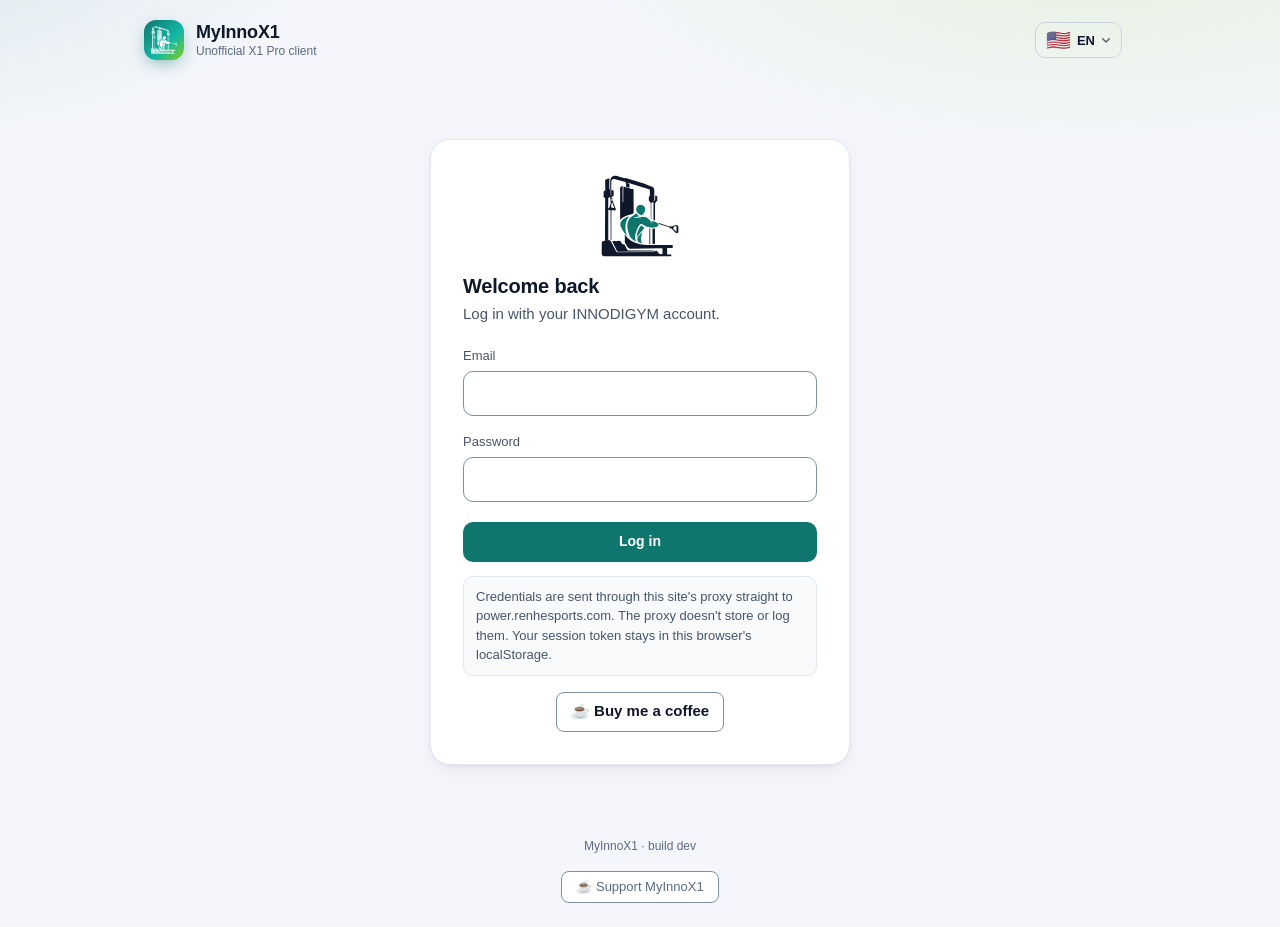
==== commit 28e3af59: "Make the coffee link more visible: footer link, History/Fitness cards, visit-based banner - Quiet "S" ====
--- a/static/index.html
+++ b/static/index.html
@@ -79,6 +79,12 @@
     <p class="tip-row"><a class="tip-link" href="#" target="_blank" rel="noopener noreferrer" hidden>☕ Buy me a coffee</a></p>
   </section>
 
+  <aside id="support-banner" class="support-banner" hidden>
+    <span>Enjoying MyInnoX1? It's free and independent. A coffee helps keep it running.</span>
+    <a class="tip-link" id="support-banner-link" href="#" target="_blank" rel="noopener noreferrer">☕ Buy me a coffee</a>
+    <button type="button" id="support-banner-later" class="secondary">Maybe later</button>
+  </aside>
+
   <nav id="tabs" aria-label="Main sections" hidden>
     <button class="tab-btn active" data-tab="programs"><svg viewBox="0 0 24 24" fill="none" stroke="currentColor" stroke-width="2" stroke-linecap="round" stroke-linejoin="round" aria-hidden="true"><rect x="3" y="4" width="18" height="16" rx="2"/><path d="M8 9h8M8 13h8M8 17h5"/></svg><span>Programs</span></button>
     <button class="tab-btn" data-tab="plans"><svg viewBox="0 0 24 24" fill="none" stroke="currentColor" stroke-width="2" stroke-linecap="round" stroke-linejoin="round" aria-hidden="true"><rect x="3" y="5" width="18" height="16" rx="2"/><path d="M8 3v4M16 3v4M3 10h18M8 15h3"/></svg><span>Plans</span></button>
@@ -144,6 +150,10 @@
               <span class="cover-badge" aria-hidden="true">Edit</span>
             </button>
           </div>
+        </div>
+        <div class="steps-toolbar">
+          <label for="steps-mode-all">Set mode for all steps</label>
+          <select id="steps-mode-all"></select>
         </div>
         <div class="table-wrap"><table id="steps-table">
           <thead><tr><th class="reorder-col"></th><th></th><th>#</th><th>Action</th><th class="fld">Reps</th><th class="fld"><span data-unit-src="Load (kg)">Load (kg)</span></th><th class="fld">Rest (s)</th><th class="fld">Sets</th><th></th></tr></thead>
@@ -286,6 +296,10 @@
           <button id="history-refresh-btn" class="secondary">Refresh (last 180 days)</button>
         </div>
         <div id="history-list"></div>
+        <div class="tip-card tip-contextual" hidden>
+          <p class="hint-sm">Enjoying your stats? MyInnoX1 is free and independent. A coffee helps keep it running.</p>
+          <a class="tip-link" href="#" target="_blank" rel="noopener noreferrer">☕ Buy me a coffee</a>
+        </div>
       </div>
       <div id="act-medals" hidden></div>
       <div id="act-explorer" hidden></div>
@@ -298,6 +312,10 @@
     <div id="tab-fitness" class="tab-panel" hidden>
       <h2>Fitness Level</h2>
       <div id="fitness-body"></div>
+      <div class="tip-card tip-contextual" hidden>
+        <p class="hint-sm">Enjoying your stats? MyInnoX1 is free and independent. A coffee helps keep it running.</p>
+        <a class="tip-link" href="#" target="_blank" rel="noopener noreferrer">☕ Buy me a coffee</a>
+      </div>
     </div>
 
     <!-- PROFILE -->
@@ -444,9 +462,10 @@
     </div>
   </div>
 
-  <div id="toast" hidden></div>
+  <div id="toast" role="status" aria-live="polite" hidden></div>
 </div>
 <footer id="app-version" class="app-version" hidden></footer>
+<p class="tip-row footer-tip"><a class="tip-link tip-link-quiet" href="#" target="_blank" rel="noopener noreferrer" hidden>☕ Support MyInnoX1</a></p>
 <script src="i18n-de.js"></script>
 <script src="i18n-fr.js"></script>
 <script src="i18n-it.js"></script>
@@ -456,6 +475,7 @@
 <script src="i18n.js"></script>
 <script src="units-core.js"></script>
 <script src="weight-mode-core.js"></script>
+<script src="step-mode-core.js"></script>
 <script src="units.js"></script>
 <script src="theme-core.js"></script>
 <script src="theme.js"></script>
--- a/static/style.css
+++ b/static/style.css
@@ -263,13 +263,20 @@
 table#steps-table td.num, table#steps-table td.field, table#steps-table td.row-actions, table#steps-table th { white-space: nowrap; }
 table#steps-table td.field { width: 1%; }
 table#steps-table th.fld, table#steps-table td.field { text-align: center; }
-/* Read-only weight-mode badge under the weight input (Per side / Combined / No weight) */
-.wm-badge { display: block; margin-top: 2px; font-size: 11px; line-height: 1.2; color: var(--muted); font-weight: 600; }
-table#steps-table td.action-name .wm-badge-inline { display: none; }
-/* Combined exercises: live total under the weight input (both cables work at once) */
-.wm-total { display: block; margin-top: 2px; font-size: 11px; line-height: 1.2; color: var(--muted); font-weight: 600; white-space: normal; max-width: 120px; }
-table#steps-table td.field .wm-total { text-align: center; }
-table#steps-table td.action-name .wm-total-inline { display: none; }
+/* Exercise cell: title with the progress icon, then the mode select and the read-only weight-mode label */
+table#steps-table td.action-name .an-title { display: flex; align-items: center; gap: 6px; }
+table#steps-table td.action-name .an-name { min-width: 0; overflow-wrap: anywhere; }
+table#steps-table td.action-name .step-progress-btn { width: 28px; height: 28px; border-radius: 6px; }
+table#steps-table td.action-name .step-progress-btn svg { width: 16px; height: 16px; }
+table#steps-table td.action-name .an-sub { display: flex; align-items: center; gap: 6px; flex-wrap: wrap; margin-top: 4px; font-weight: 400; }
+table#steps-table td.action-name .step-mode { margin-top: 0; }
+.wm-group { display: inline-flex; align-items: center; gap: 2px; white-space: nowrap; }
+.wm-badge { font-size: 11px; line-height: 1.2; color: var(--muted); font-weight: 600; }
+.wm-tip-btn { display: inline-flex; align-items: center; justify-content: center; width: 22px; height: 22px; min-height: 0; padding: 0; border: 0; background: transparent; color: var(--muted); cursor: help; border-radius: 50%; }
+.wm-tip-btn:hover, .wm-tip-btn:active, .wm-tip-btn[aria-expanded="true"] { background: transparent; border: 0; box-shadow: none; color: var(--text); }
+.wm-tip-btn:focus-visible { outline: 2px solid var(--focus); outline-offset: 1px; }
+.wm-tip-btn svg { width: 16px; height: 16px; }
+.wm-tip-pop { position: fixed; z-index: 90; max-width: 230px; padding: 8px 10px; border-radius: 8px; background: var(--toast-bg); color: var(--toast-fg); font-size: 12px; line-height: 1.45; font-weight: 400; box-shadow: var(--shadow-lg); pointer-events: none; }
 /* Inline-edit cells: quiet underline at rest, full box on hover, ring on focus */
 table#steps-table input[type="number"] {
   width: 72px; min-height: 38px; padding: 6px 8px; text-align: center; display: block; margin: 0 auto;
@@ -451,19 +458,9 @@
     white-space: normal; line-height: 1.1; overflow-wrap: anywhere; /* long translated labels wrap instead of overlapping the next column */
   }
   table#steps-table td.field input { width: 100%; text-align: left; background: var(--surface); border-color: var(--input-border); margin: 0; min-height: 38px; padding: 4px 8px; }
-  /* weight mode: under the exercise name instead of under the (narrow) weight input */
-  table#steps-table td.action-name .wm-badge-inline { display: block; font-weight: 500; }
-  table#steps-table td.field .wm-badge { display: none; }
-  /* total under the exercise name; the cell copy stays for screen readers only */
-  table#steps-table td.action-name .wm-total-inline { display: block; font-weight: 500; margin-top: 0; }
-  table#steps-table td.field .wm-total { position: absolute; width: 1px; height: 1px; margin: -1px; overflow: hidden; clip: rect(0 0 0 0); white-space: nowrap; }
   /* icon-only actions, top-right of the card */
   table#steps-table td.row-actions { position: absolute; top: 6px; right: 8px; width: auto; }
   table#steps-table td.row-actions button { width: 34px; height: 34px; }
-  /* progress icon: top-right of the card, left of the row menu; the name leaves room for it */
-  table#steps-table td.field .wt-row { display: block; }
-  table#steps-table td.field .step-progress-btn { position: absolute; top: 0; right: 40px; }
-  table#steps-table tr.has-progress td.action-name { padding-right: 92px; }
   /* drag handle as a slim strip on the left; up/down hidden on mobile */
   table#steps-table td.reorder { position: absolute; left: 0; top: 0; bottom: 0; width: 30px; display: flex; align-items: center; justify-content: center; padding: 0; }
   table#steps-table .reorder-btn.drag-handle { width: 26px; height: 100%; min-height: 0; border: 0; background: transparent; box-shadow: none; padding: 0; color: var(--muted); border-radius: var(--radius) 0 0 var(--radius); }
@@ -1026,6 +1023,15 @@
 .tip-link:hover { background: var(--surface-2); border-color: var(--border-hover); }
 .tip-link[hidden], .tip-card[hidden] { display: none; }
 .tip-row { margin: 16px 0 0; text-align: center; }
+.tip-link-quiet { min-height: 32px; font-size: 13px; font-weight: 500; color: var(--muted); }
+.footer-tip { margin: 0 0 24px; }
+.tip-contextual { margin: 20px 0 0; }
+.support-banner {
+  display: flex; flex-wrap: wrap; align-items: center; gap: 8px 12px; margin: 0 0 12px; padding: 10px 14px;
+  border: 1px solid var(--border-hover); border-radius: 8px; background: var(--surface-2); font-size: 14px;
+}
+.support-banner > span { flex: 1 1 240px; }
+.support-banner[hidden] { display: none; }
 
 .app-version { margin: 24px auto 16px; text-align: center; font-size: 12px; color: var(--muted); user-select: all; -webkit-user-select: all; }
 
@@ -1114,3 +1120,34 @@
 @media (max-width: 400px) {
   .ai-actions button { flex-basis: 100%; }
 }
+
+/* ---------- step training mode ---------- */
+.steps-toolbar { display: flex; align-items: center; gap: 10px; margin: 0 0 10px; flex-wrap: wrap; }
+.steps-toolbar label { font-size: 13px; color: var(--muted); }
+.step-mode { display: block; margin-top: 4px; min-height: 32px; padding: 2px 8px; font-size: 13px; max-width: 100%; }
+.step-mode-note { display: block; margin-top: 4px; font-size: 11px; color: var(--muted); }
+table#steps-table td.mode-cell { width: auto; }
+/* Desktop: the mode's fields sit side by side (label above each input, progress icon at the end), and the
+   cells of that row are bottom-aligned so Reps, Rest, Sets and the mode inputs share one baseline. */
+.mode-fields { display: flex; flex-direction: row; align-items: flex-end; justify-content: center; gap: 8px; }
+.mode-field { display: flex; flex-direction: column; gap: 2px; text-align: center; }
+.mode-field { width: 72px; }
+.mode-field span { font-size: 11px; line-height: 1.15; color: var(--muted); font-weight: 600; overflow-wrap: anywhere; }
+.mode-field input { width: 72px; }
+table#steps-table tr.has-mode td.field { vertical-align: bottom; }
+@media (min-width: 720px) and (max-width: 1023px) {
+  .mode-fields { gap: 6px; }
+  .mode-field, .mode-field input { width: 62px; }
+}
+@media (max-width: 719px) {
+  table#steps-table td.field.mode-cell { grid-row: 3; grid-column: 1 / -1; }
+  table#steps-table td.mode-cell::before { display: none; }
+  .mode-fields { flex-direction: row; flex-wrap: wrap; gap: 8px; }
+  .mode-field { width: auto; flex: 1 1 80px; }
+  .mode-field input { width: 100%; }
+  .step-mode { min-height: 38px; }
+}
+@media (pointer: coarse) {
+  table#steps-table td.action-name .step-progress-btn { width: 40px; height: 40px; }
+  .wm-tip-btn { width: 30px; height: 30px; }
+}
--- a/static/exercise-progress.css
+++ b/static/exercise-progress.css
@@ -101,8 +101,12 @@
 .exl-trend svg { width: 14px; height: 14px; flex: none; }
 .exl-trend.is-up { color: var(--text); }
 .exl-chev { flex: none; width: 18px; height: 18px; color: var(--muted); }
-@media (max-width: 420px) {
+@media (max-width: 520px) {
   .exl-tools { grid-template-columns: minmax(0, 1fr); }
+  .exl-meta { flex-direction: column; gap: 0; }
+  .exl-dot { display: none; }
+  .exl-pic { width: 44px; height: 44px; }
+  .exl-row { gap: 10px; padding: 10px; }
 }
 
 /* ---- Phase 2: History dashboard entry ---- */
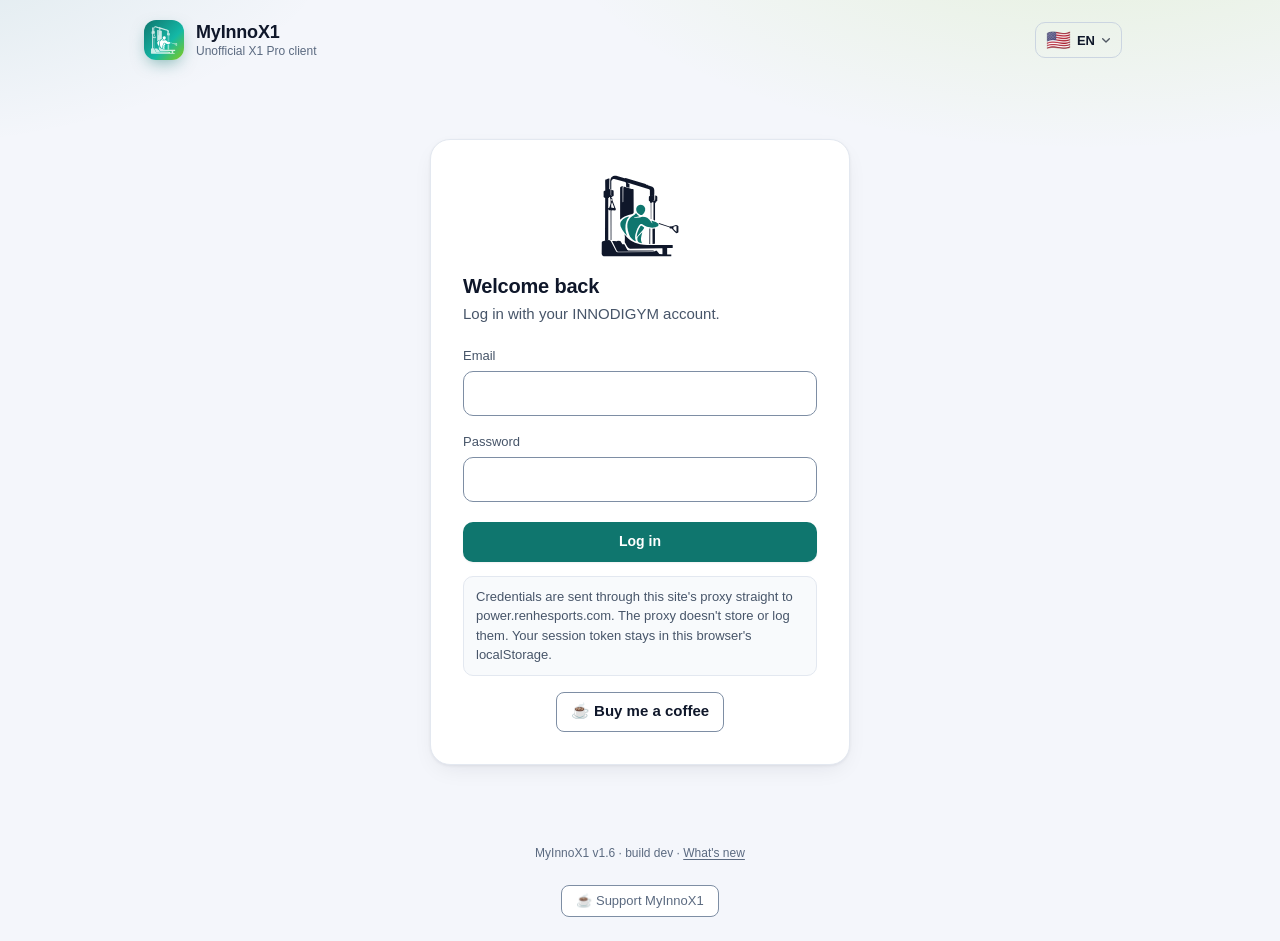
==== commit 2b735289: "Add a "What's new" change log, opened from the footer version line The footer shows the release vers" ====
--- a/static/index.html
+++ b/static/index.html
@@ -41,6 +41,7 @@
 <link rel="stylesheet" href="activity-dashboard.css">
 <link rel="stylesheet" href="activity-explorer.css">
 <link rel="stylesheet" href="activity-report.css">
+<link rel="stylesheet" href="training-export.css">
 <link rel="stylesheet" href="exercise-progress.css">
 </head>
 <body>
@@ -452,6 +453,17 @@
   </div>
 
   <!-- PROGRAM CLONE / IMPORT -->
+  <div id="texp-backdrop" hidden>
+    <div id="texp-modal" role="dialog" aria-modal="true" aria-labelledby="texp-title">
+      <div class="row-between">
+        <h3 class="no-margin" id="texp-title" tabindex="-1"></h3>
+        <button id="texp-close" class="secondary" type="button"></button>
+      </div>
+      <div id="texp-body"></div>
+      <p id="texp-live" class="sr-only" aria-live="polite"></p>
+    </div>
+  </div>
+
   <div id="pio-modal-backdrop" hidden>
     <div id="pio-modal" role="dialog" aria-modal="true" aria-labelledby="pio-modal-title">
       <div class="row-between">
@@ -493,7 +505,9 @@
 <script src="vendor/chart.umd.min.js"></script>
 <script src="activity-core.js"></script>
 <script src="exercise-progress-core.js"></script>
+<script src="training-export-core.js"></script>
 <script src="version.js"></script>
+<script src="changelog-core.js"></script>
 <script src="footer-version.js"></script>
 <script src="app.js"></script>
 <script src="program-io.js"></script>
@@ -507,5 +521,6 @@
 <script src="activity-dashboard.js"></script>
 <script src="exercise-progress.js"></script>
 <script src="exercise-list.js"></script>
+<script src="training-export.js"></script>
 </body>
 </html>
--- a/static/style.css
+++ b/static/style.css
@@ -385,7 +385,7 @@
    ========================================================================== */
 @media (max-width: 719px) {
   body { font-size: 16px; }
-  #app { padding: 0 16px calc(var(--tabbar-h) + 32px + env(safe-area-inset-bottom)); }
+  #app { padding: 0 16px 16px; }
   header { padding: 14px 0 12px; }
   header h1 span { display: none; }
   #userbar #user-email { display: none; }
@@ -1025,6 +1025,8 @@
 .tip-row { margin: 16px 0 0; text-align: center; }
 .tip-link-quiet { min-height: 32px; font-size: 13px; font-weight: 500; color: var(--muted); }
 .footer-tip { margin: 0 0 24px; }
+/* The fixed mobile tab bar covers the end of the page: keep the footer above it. */
+@media (max-width: 719px) { .footer-tip { margin-bottom: calc(var(--tabbar-h) + 24px + env(safe-area-inset-bottom)); } }
 .tip-contextual { margin: 20px 0 0; }
 .support-banner {
   display: flex; flex-wrap: wrap; align-items: center; gap: 8px 12px; margin: 0 0 12px; padding: 10px 14px;
@@ -1033,7 +1035,23 @@
 .support-banner > span { flex: 1 1 240px; }
 .support-banner[hidden] { display: none; }
 
-.app-version { margin: 24px auto 16px; text-align: center; font-size: 12px; color: var(--muted); user-select: all; -webkit-user-select: all; }
+.app-version { margin: 24px auto 16px; padding: 0 12px; text-align: center; font-size: 12px; color: var(--muted); }
+button.app-version-link { min-height: 32px; padding: 4px 8px; background: none; border: 0; box-shadow: none; font-size: 12px; font-weight: 500; color: var(--muted); }
+button.app-version-link:hover { background: var(--surface-2); }
+.app-version-more { text-decoration: underline; text-underline-offset: 2px; }
+dialog.changelog { width: min(560px, calc(100% - 32px)); max-height: min(86vh, 720px); max-height: min(86dvh, 720px); padding: 20px; color: var(--text); background: var(--surface); border: 1px solid var(--border); border-radius: var(--radius-lg); box-shadow: var(--shadow-lg); }
+dialog.changelog[open] { display: flex; flex-direction: column; gap: 14px; }
+dialog.changelog::backdrop { background: var(--scrim); backdrop-filter: blur(4px); }
+.changelog-head { display: flex; align-items: center; justify-content: space-between; gap: 12px; }
+.changelog-head h2 { margin: 0; font-size: 20px; min-width: 0; }
+.changelog-head button { flex: none; min-height: 44px; }
+.changelog-body { overflow-y: auto; min-height: 0; padding-right: 10px; overflow-wrap: anywhere; }
+.changelog-body section { padding: 14px 0; border-top: 1px solid var(--border); }
+.changelog-body h3 { margin: 0 0 2px; font-size: 16px; color: var(--text); text-transform: none; letter-spacing: normal; }
+.changelog-body .meta { margin: 0 0 8px; }
+.changelog-body ul { margin: 0; padding-left: 20px; }
+.changelog-body li { margin: 4px 0; font-size: 14px; }
+.changelog-build { margin: 8px 0 0; font-size: 12px; color: var(--muted); user-select: all; -webkit-user-select: all; }
 
 /* ---------- program export / import / clone ---------- */
 .program-card .card-actions { flex-wrap: wrap; justify-content: flex-end; }
--- a/static/training-export.css
+++ b/static/training-export.css
@@ -0,0 +1,34 @@
+/* Training export dialog. Theme tokens only (var(--...)), no colour literals. */
+#texp-backdrop { position: fixed; inset: 0; z-index: 50; display: flex; align-items: center; justify-content: center; padding: 16px; background: var(--scrim); backdrop-filter: blur(4px); }
+#texp-backdrop[hidden] { display: none; }
+#texp-modal { display: flex; flex-direction: column; gap: 14px; width: 100%; max-width: 560px; max-height: calc(100vh - 32px); max-height: calc(100dvh - 32px); padding: 18px; background: var(--surface); border-radius: var(--radius-lg); box-shadow: var(--shadow-lg); animation: pop .18s ease-out; }
+#texp-modal > .row-between { flex-wrap: nowrap; gap: 12px; }
+#texp-title { min-width: 0; overflow-wrap: anywhere; }
+#texp-close { flex: none; }
+#texp-body { display: flex; flex-direction: column; gap: 14px; overflow-y: auto; min-height: 0; padding: 2px; }
+#texp-body fieldset { border: 0; margin: 0; padding: 0; min-width: 0; display: flex; flex-direction: column; gap: 8px; }
+#texp-body legend { padding: 0; margin-bottom: 8px; font-weight: 700; color: var(--text); }
+.texp-chips { display: flex; flex-wrap: wrap; gap: 8px; }
+.texp-chips .chip { min-height: 44px; }
+.texp-dates { display: grid; grid-template-columns: repeat(auto-fit, minmax(130px, 1fr)); gap: 8px; }
+.texp-dates label { display: flex; flex-direction: column; gap: 4px; margin: 0; min-width: 0; }
+.texp-dates input { width: 100%; min-width: 0; margin: 0; }
+.texp-count { margin: 0; font-weight: 700; color: var(--text); }
+.texp-err { margin: 0; color: var(--danger-text); }
+#texp-body label.texp-radio { display: flex; flex-direction: row; align-items: center; gap: 10px; min-height: 40px; margin: 0; font-weight: 500; color: var(--text); cursor: pointer; }
+.texp-radio input { width: auto; flex: none; margin: 0; }
+#texp-body textarea { width: 100%; min-height: 64px; margin: 0; resize: vertical; }
+.texp-actions { display: flex; flex-direction: column; gap: 8px; }
+.texp-actions button { min-height: 44px; }
+.texp-row { display: flex; flex-wrap: wrap; gap: 8px; }
+.texp-row button { flex: 1 1 140px; }
+.texp-foot { position: sticky; bottom: 0; background: var(--surface); padding-top: 8px; }
+#texp-body progress { width: 100%; }
+#texp-body pre { margin: 8px 0 0; max-height: 240px; overflow: auto; padding: 10px; font-size: 11px; white-space: pre-wrap; overflow-wrap: anywhere; background: var(--surface-2); border-radius: 8px; color: var(--text); }
+.act-headbtns { display: flex; flex-wrap: wrap; gap: 8px; }
+.aex-export { margin-left: auto; }
+@media (max-width: 600px) {
+  #texp-backdrop { align-items: flex-end; padding: 0; }
+  #texp-modal { max-width: none; max-height: 92vh; max-height: 92dvh; border-radius: var(--radius-lg) var(--radius-lg) 0 0; animation: sheet .22s ease-out; padding-bottom: calc(18px + env(safe-area-inset-bottom)); }
+}
+@media (prefers-reduced-motion: reduce) { #texp-modal { animation: none; } }
